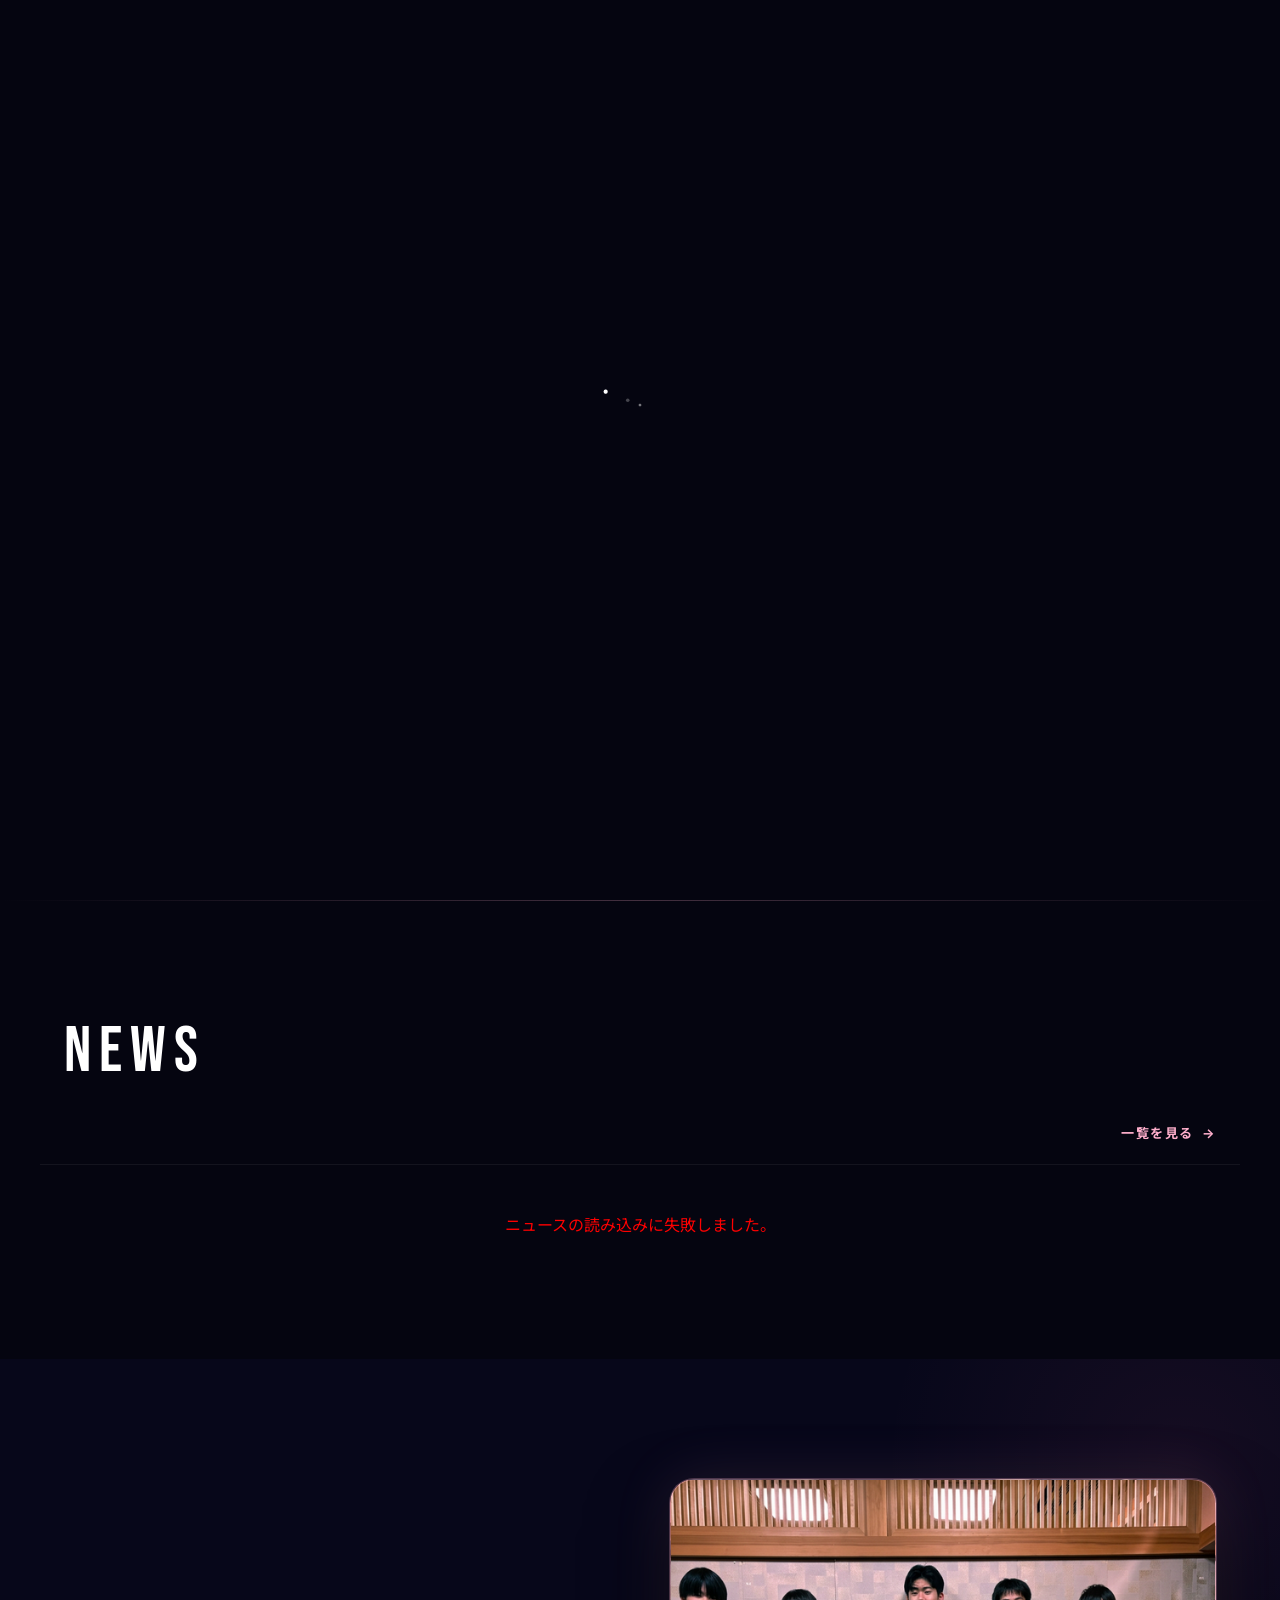
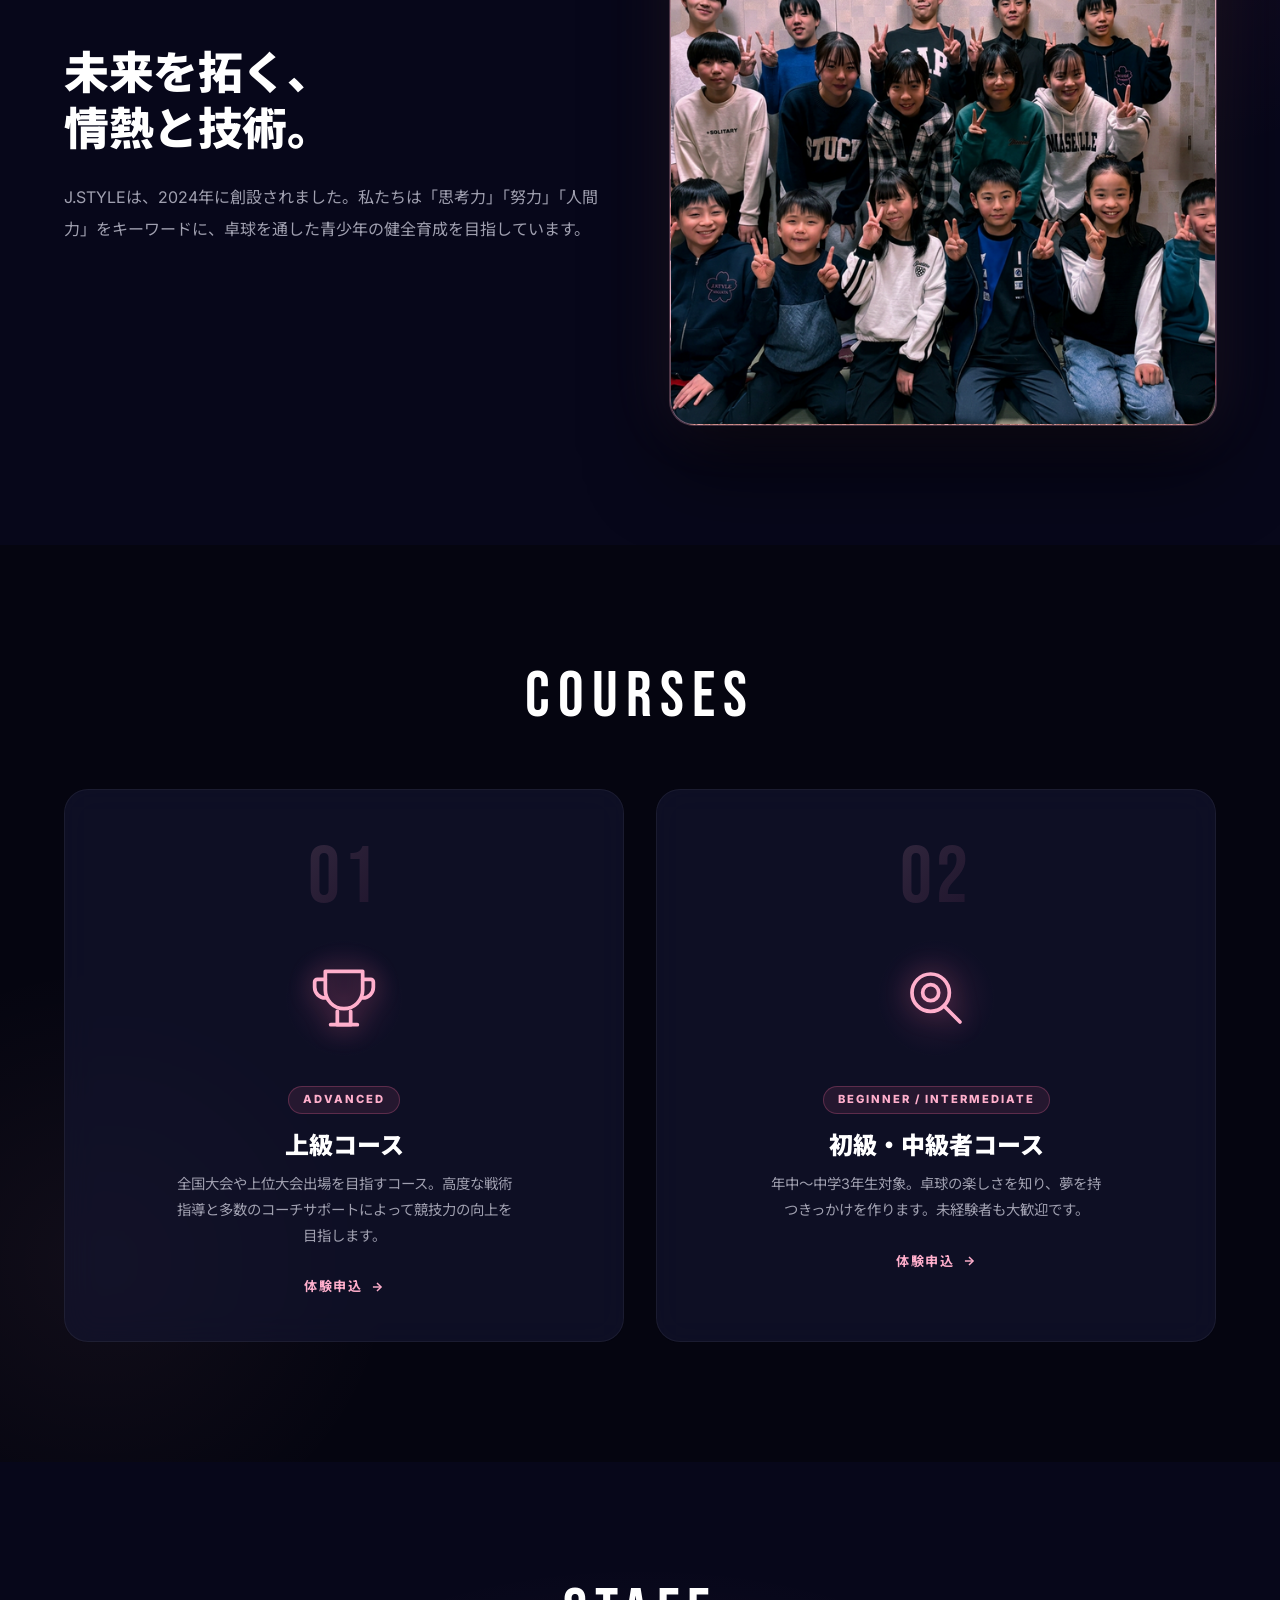
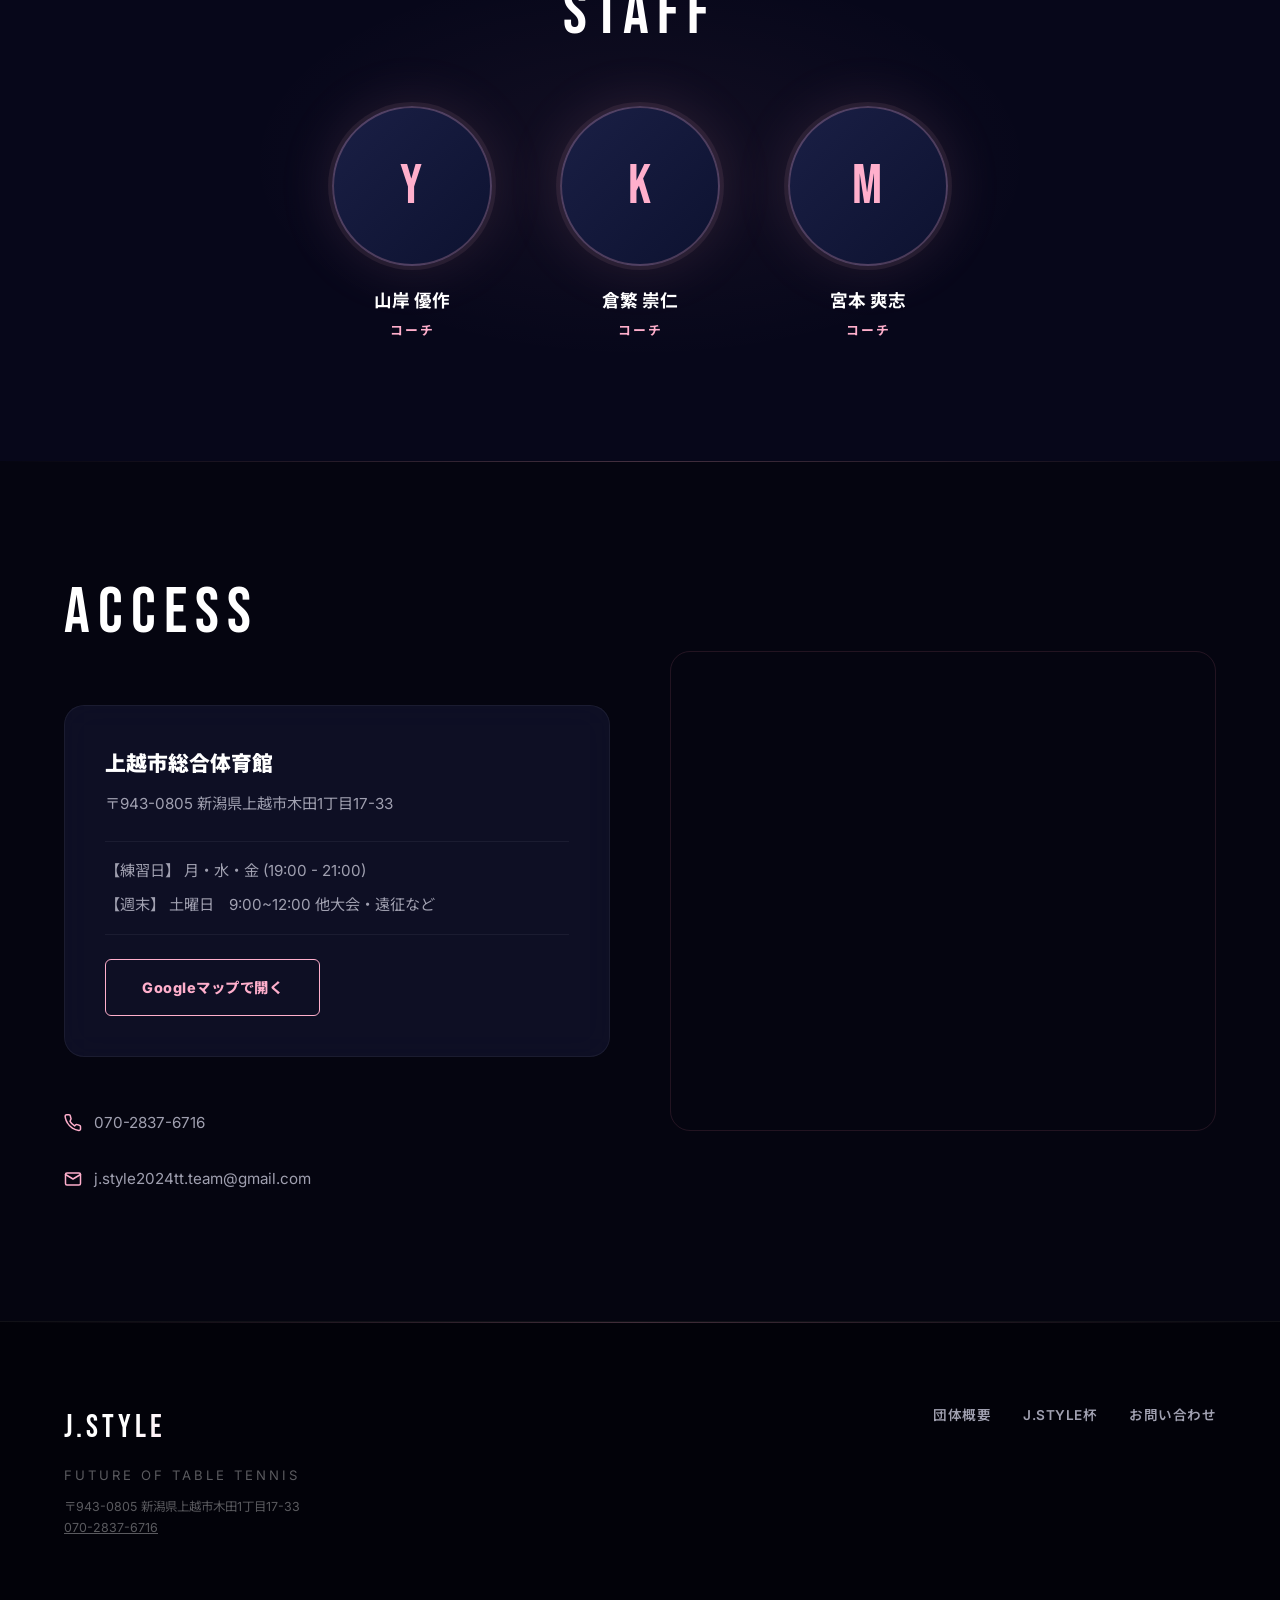
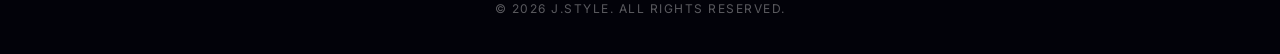
==== index.html @ d1f07bf8 "Improve SEO for "上越 卓球" keyword ranking - sitemap.xml: add all pages (jstyle-cup, news-list, contact" ====
<!DOCTYPE html>
<html lang="ja">

<head>
    <meta charset="UTF-8">
    <meta name="viewport" content="width=device-width, initial-scale=1.0">
    <title>J.STYLE | 上越市の卓球ジュニアチーム</title>
    <!-- SEO & Metadata -->
    <meta name="description" content="新潟県上越市の卓球ジュニアチーム J.STYLE。未来のトップアスリート育成を目指し、初心者から上級者まで情熱的に指導。体験レッスン受付中。">
    <link rel="canonical" href="https://jstyle-tt.jp/">
    <!-- OGP -->
    <meta property="og:title" content="J.STYLE | 上越市の卓球ジュニアチーム">
    <meta property="og:description" content="未来のトップアスリートを、ここ上越から。J.STYLE。">
    <meta property="og:type" content="website">
    <meta property="og:url" content="https://jstyle-tt.jp/">
    <meta property="og:image" content="https://jstyle-tt.jp/assets/hero.png">
    <meta property="og:locale" content="ja_JP">
    <meta property="og:site_name" content="J.STYLE | 上越市の卓球ジュニアチーム">
    <!-- Twitter Card -->
    <meta name="twitter:card" content="summary_large_image">
    <meta name="twitter:title" content="J.STYLE | 上越市の卓球ジュニアチーム">
    <meta name="twitter:description" content="未来のトップアスリートを、ここ上越から。J.STYLE。">
    <meta name="twitter:image" content="https://jstyle-tt.jp/assets/hero.png">
    <!-- Styles & Fonts -->
    <link rel="preconnect" href="https://fonts.googleapis.com">
    <link rel="preconnect" href="https://fonts.gstatic.com" crossorigin>
    <link rel="stylesheet" href="style.css">
    <link
        href="https://fonts.googleapis.com/css2?family=Bebas+Neue&family=Inter:wght@400;700;900&family=Noto+Sans+JP:wght@400;700;900&display=swap"
        rel="stylesheet">
    <!-- JSON-LD -->
    <script type="application/ld+json">
    {
      "@context": "https://schema.org",
      "@type": "SportsOrganization",
      "name": "J.STYLE",
      "alternateName": "ジェイスタイル",
      "description": "新潟県上越市の卓球ジュニアチーム。初心者から上級者まで、思考力・努力・人間力を軸に選手を育成。",
      "url": "https://jstyle-tt.jp/",
      "telephone": "070-2837-6716",
      "email": "j.style2024tt.team@gmail.com",
      "sport": "卓球",
      "areaServed": "上越市",
      "address": {
        "@type": "PostalAddress",
        "postalCode": "943-0805",
        "addressLocality": "上越市",
        "addressRegion": "新潟県",
        "streetAddress": "木田1丁目17-33",
        "addressCountry": "JP"
      },
      "openingHoursSpecification": [
        {
          "@type": "OpeningHoursSpecification",
          "dayOfWeek": ["Monday", "Wednesday", "Friday"],
          "opens": "19:00",
          "closes": "21:00"
        },
        {
          "@type": "OpeningHoursSpecification",
          "dayOfWeek": "Saturday",
          "opens": "09:00",
          "closes": "12:00"
        }
      ]
    }
    </script>
</head>

<body class="loading">
    <!-- Opening Animation Overlay -->
    <div id="opening-overlay">
        <canvas id="opening-canvas"></canvas>
        <div class="branding-overlay-content">
            <h1 class="opening-logo">J.STYLE<span class="underline"></span></h1>
            <p class="opening-subtitle">Future of Table Tennis</p>
        </div>
    </div>

    <header class="main-header">
        <div class="header-inner">
            <h1 class="logo">J.STYLE<span style="position:absolute;width:1px;height:1px;overflow:hidden;clip:rect(0,0,0,0);white-space:nowrap"> | 上越市の卓球ジュニアチーム</span></h1>
            <nav class="main-nav" id="main-nav">
                <ul>
                    <li><a href="#news">NEWS</a></li>
                    <li><a href="#about">ABOUT</a></li>
                    <li><a href="#courses">COURSES</a></li>
                    <li><a href="#staff">STAFF</a></li>
                    <li><a href="#access">ACCESS</a></li>
                    <li><a href="jstyle-cup.html" style="color: var(--accent-pink);">J.STYLE杯</a></li>
                    <li><a href="contact.html">お問い合わせ</a></li>
                </ul>
            </nav>
            <a href="contact.html" class="cta-button-small">体験申込</a>
            <button class="hamburger" id="hamburger" aria-label="メニュー">
                <span></span><span></span><span></span>
            </button>
        </div>
    </header>

    <main>
        <!-- Hero Section -->
        <section class="hero-premium">
            <canvas id="sakura-canvas"></canvas>
            <div class="hero-content">
                <span class="sub-lead reveal">FUTURE OF TABLE TENNIS</span>
                <h2 class="main-lead reveal">未来のアスリートを<br><span class="highlight">ここ上越から。</span></h2>
                <p class="description reveal">J.STYLEは、全国大会などで活躍できる選手の育成と、卓球を通じた人間形成を目指すジュニアチームです。</p>
                <div class="hero-actions reveal">
                    <a href="#courses" class="btn btn-primary">コース紹介を見る</a>
                    <a href="contact.html" class="btn btn-outline">お問い合わせ</a>
                </div>
            </div>
            <div class="hero-scroll">SCROLL</div>
        </section>

        <!-- News Section -->
        <section id="news" class="news-section">
            <div class="section-header container">
                <h2 class="section-title">NEWS</h2>
                <a href="news-list.html" class="view-all">一覧を見る</a>
            </div>
            <div id="news-container" class="news-grid container">
                <!-- ここにJavaScriptでニュースが追加されます -->
                <div class="loading-text" style="color: var(--text-dim); grid-column: 1/-1; text-align: center;">
                    Loading...</div>
            </div>
        </section>

        <!-- About/Philosophy -->
        <section id="about" class="about-section dark-bg">
            <div class="container grid-2">
                <div class="about-text">
                    <h2 class="reveal">未来を拓く、<br>情熱と技術。</h2>
                    <p class="reveal">
                        J.STYLEは、2024年に創設されました。私たちは「思考力」「努力」「人間力」をキーワードに、卓球を通した青少年の健全育成を目指しています。
                    </p>
                </div>
                <div class="about-image reveal">
                    <div class="image-box premium-border"></div>
                </div>
            </div>
        </section>

        <!-- Courses -->
        <section id="courses" class="courses-section">
            <div class="container">
                <h2 class="section-title text-center">COURSES</h2>
                <div class="course-grid">
                    <!-- 上級コース -->
                    <div class="course-card reveal">
                        <span class="course-num">01</span>
                        <div class="course-icon-wrap">
                            <!-- トロフィーアイコン -->
                            <svg xmlns="http://www.w3.org/2000/svg" width="64" height="64" viewBox="0 0 24 24" fill="none" stroke="currentColor" stroke-width="1.4" stroke-linecap="round" stroke-linejoin="round">
                                <polyline points="14.5 17 14.5 22 9.5 22 9.5 17"/>
                                <line x1="7" y1="22" x2="17" y2="22"/>
                                <path d="M5 2h14v7a7 7 0 0 1-14 0V2z"/>
                                <path d="M5 5H2a1 1 0 0 0-1 1v2a4 4 0 0 0 4 4"/>
                                <path d="M19 5h3a1 1 0 0 1 1 1v2a4 4 0 0 1-4 4"/>
                            </svg>
                        </div>
                        <span class="course-tag">Advanced</span>
                        <div class="course-info">
                            <h3>上級コース</h3>
                            <p>全国大会や上位大会出場を目指すコース。高度な戦術指導と多数のコーチサポートによって競技力の向上を目指します。</p>
                            <a href="contact.html" class="course-link">
                                体験申込
                                <svg xmlns="http://www.w3.org/2000/svg" width="14" height="14" viewBox="0 0 24 24" fill="none" stroke="currentColor" stroke-width="2.5"><line x1="5" y1="12" x2="19" y2="12"/><polyline points="12 5 19 12 12 19"/></svg>
                            </a>
                        </div>
                    </div>
                    <!-- 初級・中級コース -->
                    <div class="course-card reveal">
                        <span class="course-num">02</span>
                        <div class="course-icon-wrap">
                            <!-- 卓球ラケットアイコン -->
                            <svg xmlns="http://www.w3.org/2000/svg" width="64" height="64" viewBox="0 0 24 24" fill="none" stroke="currentColor" stroke-width="1.4" stroke-linecap="round" stroke-linejoin="round">
                                <circle cx="10" cy="10" r="7"/>
                                <line x1="15" y1="15" x2="21" y2="21"/>
                                <circle cx="10" cy="10" r="3"/>
                            </svg>
                        </div>
                        <span class="course-tag">Beginner / Intermediate</span>
                        <div class="course-info">
                            <h3>初級・中級者コース</h3>
                            <p>年中〜中学3年生対象。卓球の楽しさを知り、夢を持つきっかけを作ります。未経験者も大歓迎です。</p>
                            <a href="contact.html" class="course-link">
                                体験申込
                                <svg xmlns="http://www.w3.org/2000/svg" width="14" height="14" viewBox="0 0 24 24" fill="none" stroke="currentColor" stroke-width="2.5"><line x1="5" y1="12" x2="19" y2="12"/><polyline points="12 5 19 12 12 19"/></svg>
                            </a>
                        </div>
                    </div>
                </div>
            </div>
        </section>

        <!-- Players & Staff -->
        <section id="staff" class="staff-section dark-bg">
            <div class="container">
                <h2 class="section-title text-center">STAFF</h2>
                <div class="avatar-grid">
                    <div class="staff-card reveal">
                        <div class="placeholder-avatar">Y</div>
                        <h4>山岸 優作</h4>
                        <p>コーチ</p>
                    </div>
                    <div class="staff-card reveal">
                        <div class="placeholder-avatar">K</div>
                        <h4>倉繁 崇仁</h4>
                        <p>コーチ</p>
                    </div>
                    <div class="staff-card reveal">
                        <div class="placeholder-avatar">M</div>
                        <h4>宮本 爽志</h4>
                        <p>コーチ</p>
                    </div>
                </div>
            </div>
        </section>

        <!-- Access / Facility -->
        <section id="access" class="access-section">
            <div class="container grid-2">
                <div class="access-info">
                    <h2 class="section-title">ACCESS</h2>
                    <div class="facility-card reveal">
                        <h3>上越市総合体育館</h3>
                        <p>〒943-0805 新潟県上越市木田1丁目17-33</p>
                        <div class="schedule-mini">
                            <p>【練習日】 月・水・金 (19:00 - 21:00)</p>
                            <p>【週末】 土曜日　9:00~12:00 他大会・遠征など</p>
                        </div>
                        <a href="https://www.google.com/maps/place/%E4%B8%8A%E8%B6%8A%E5%B8%82%E7%B7%8F%E5%90%88%E4%BD%93%E8%82%B2%E9%A4%A8/@37.146295,138.236044,17z/data=!3m1!4b1!4m6!3m5!1s0x5ff67778c9a4b21f:0x347e4f1d96a37b6d!8m2!3d37.146295!4d138.236044!16s%2Fg%2F1tfxxwmj"
                            class="btn btn-outline" target="_blank">Googleマップで開く</a>
                    </div>
                    <div class="contact-mini reveal">
                        <a href="tel:070-2837-6716" class="contact-item">
                            <svg xmlns="http://www.w3.org/2000/svg" width="18" height="18" viewBox="0 0 24 24" fill="none" stroke="currentColor" stroke-width="2" stroke-linecap="round" stroke-linejoin="round"><path d="M22 16.92v3a2 2 0 0 1-2.18 2 19.79 19.79 0 0 1-8.63-3.07A19.5 19.5 0 0 1 4.63 12a19.79 19.79 0 0 1-3.07-8.67A2 2 0 0 1 3.54 1h3a2 2 0 0 1 2 1.72 12.84 12.84 0 0 0 .7 2.81 2 2 0 0 1-.45 2.11L8.09 9.91a16 16 0 0 0 6 6l1.27-1.27a2 2 0 0 1 2.11-.45 12.84 12.84 0 0 0 2.81.7A2 2 0 0 1 22 16.92z"/></svg>
                            070-2837-6716
                        </a>
                        <a href="mailto:j.style2024tt.team@gmail.com" class="contact-item">
                            <svg xmlns="http://www.w3.org/2000/svg" width="18" height="18" viewBox="0 0 24 24" fill="none" stroke="currentColor" stroke-width="2" stroke-linecap="round" stroke-linejoin="round"><path d="M4 4h16c1.1 0 2 .9 2 2v12c0 1.1-.9 2-2 2H4c-1.1 0-2-.9-2-2V6c0-1.1.9-2 2-2z"/><polyline points="22,6 12,12 2,6"/></svg>
                            j.style2024tt.team@gmail.com
                        </a>
                    </div>
                </div>
                <div class="map-container reveal">
                    <iframe
                        src="https://www.google.com/maps/embed?pb=!1m18!1m12!1m3!1d1590.1706689626353!2d138.23604439999998!3d37.14629499999999!2m3!1f0!2f0!3f0!3m2!1i1024!2i768!4f13.1!3m3!1m2!1s0x5ff67778c9a4b21f%3A0x347e4f1d96a37b6d!2z5LiK6BKK5biC576U5ZCI5L2T6IKy6aSo!5e0!3m2!1sja!2sjp!4v1741080665324!5m2!1sja!2sjp"
                        width="100%" height="100%" style="border:0;" allowfullscreen="" loading="lazy"
                        referrerpolicy="no-referrer-when-downgrade"></iframe>
                </div>
            </div>
        </section>
    </main>

    <footer class="main-footer">
        <div class="container">
            <div class="footer-grid">
                <div class="footer-brand">
                    <a href="index.html" class="logo">J.STYLE</a>
                    <p>Future of Table Tennis</p>
                    <address style="font-style:normal;font-size:0.78rem;color:var(--text-dim);margin-top:10px;line-height:1.7;">
                        〒943-0805 新潟県上越市木田1丁目17-33<br>
                        <a href="tel:070-2837-6716" style="color:inherit;">070-2837-6716</a>
                    </address>
                </div>
                <div class="footer-links">
                    <ul>
                        <li><a href="#about">団体概要</a></li>
                        <li><a href="jstyle-cup.html">J.STYLE杯</a></li>
                        <li><a href="contact.html">お問い合わせ</a></li>
                    </ul>
                </div>
            </div>
            <p class="copyright">© 2026 J.STYLE. All rights reserved.</p>
        </div>
    </footer>

    <script src="script.js"></script>
</body>

</html>
---- style.css ----
:root {
    /* Colors - Midnight Sakura Premium */
    --primary-navy: #0a1128;
    --secondary-navy: #1c2541;
    --accent-pink: #ffafcc;
    --accent-pink-deep: #ff6b9d;
    --accent-pink-glow: #ffc8dd;
    --text-white: #ffffff;
    --text-gray: #a0a0b0;
    --text-dim: rgba(255, 255, 255, 0.35);
    --bg-dark: #050510;
    --bg-section: #07071a;
    --surface-1: rgba(255, 255, 255, 0.02);
    --surface-2: rgba(255, 255, 255, 0.05);
    --card-bg: rgba(20, 22, 50, 0.6);
    --border-subtle: rgba(255, 255, 255, 0.06);
    --border-accent: rgba(255, 175, 204, 0.25);
    --shadow-card: 0 24px 64px rgba(0, 0, 0, 0.5);
    --shadow-glow: 0 0 60px rgba(255, 175, 204, 0.12);

    /* Fonts */
    --font-display: 'Bebas Neue', 'Impact', sans-serif;
    --font-main: 'Inter', 'Noto Sans JP', sans-serif;
    --transition: all 0.4s cubic-bezier(0.4, 0, 0.2, 1);
    --transition-fast: all 0.2s cubic-bezier(0.4, 0, 0.2, 1);
}

* {
    margin: 0;
    padding: 0;
    box-sizing: border-box;
}

html {
    scroll-behavior: smooth;
}

body {
    background-color: var(--bg-dark);
    color: var(--text-white);
    font-family: var(--font-main);
    line-height: 1.6;
    overflow-x: hidden;
}

body.loading {
    overflow: hidden;
}

.container {
    max-width: 1200px;
    margin: 0 auto;
    padding: 0 24px;
}

.grid-2 {
    display: grid;
    grid-template-columns: 1fr 1fr;
    gap: 60px;
    align-items: center;
}

@media (max-width: 768px) {
    .grid-2 {
        grid-template-columns: 1fr;
        gap: 32px;
    }
}

/* ===== HEADER ===== */
.main-header {
    position: fixed;
    top: 0;
    width: 100%;
    z-index: 1000;
    background: rgba(5, 5, 16, 0.75);
    backdrop-filter: blur(20px);
    -webkit-backdrop-filter: blur(20px);
    border-bottom: 1px solid var(--border-subtle);
    padding: 18px 0;
    transition: background 0.3s ease;
}

.header-inner {
    max-width: 1200px;
    margin: 0 auto;
    padding: 0 40px;
    display: flex;
    justify-content: space-between;
    align-items: center;
    gap: 24px;
}

.logo {
    font-family: var(--font-display);
    font-size: 2rem;
    letter-spacing: 4px;
    color: var(--text-white);
    background: linear-gradient(120deg, #ffffff 30%, var(--accent-pink));
    -webkit-background-clip: text;
    background-clip: text;
    -webkit-text-fill-color: transparent;
    flex-shrink: 0;
}

.main-nav ul {
    display: flex;
    list-style: none;
    gap: 36px;
}

.main-nav a {
    text-decoration: none;
    color: var(--text-gray);
    font-size: 0.82rem;
    font-weight: 700;
    letter-spacing: 1.5px;
    text-transform: uppercase;
    transition: var(--transition-fast);
    position: relative;
    padding-bottom: 2px;
}

.main-nav a::after {
    content: '';
    position: absolute;
    bottom: -2px;
    left: 0;
    width: 0;
    height: 1px;
    background: var(--accent-pink);
    transition: width 0.25s ease;
}

.main-nav a:hover {
    color: var(--accent-pink);
}

.main-nav a:hover::after {
    width: 100%;
}

/* Hamburger */
.hamburger {
    display: none;
    flex-direction: column;
    justify-content: center;
    gap: 5px;
    background: none;
    border: none;
    cursor: pointer;
    padding: 8px;
    z-index: 1100;
    min-width: 44px;
    min-height: 44px;
    align-items: center;
}
.hamburger span {
    display: block;
    width: 22px;
    height: 2px;
    background: var(--text-white);
    transition: var(--transition);
    border-radius: 2px;
}
.hamburger.open span:nth-child(1) { transform: translateY(7px) rotate(45deg); }
.hamburger.open span:nth-child(2) { opacity: 0; }
.hamburger.open span:nth-child(3) { transform: translateY(-7px) rotate(-45deg); }

@media (max-width: 768px) {
    .header-inner {
        padding: 0 20px;
    }
    .hamburger {
        display: flex;
    }
    .main-nav {
        display: none;
        position: fixed;
        top: 0;
        left: 0;
        width: 100%;
        height: 100vh;
        background: rgba(5, 5, 16, 0.98);
        backdrop-filter: blur(20px);
        z-index: 1050;
        flex-direction: column;
        justify-content: center;
        align-items: center;
    }
    .main-nav.open {
        display: flex;
    }
    .main-nav ul {
        flex-direction: column;
        gap: 32px;
        text-align: center;
    }
    .main-nav a {
        font-size: 1.3rem;
        letter-spacing: 4px;
    }
    .cta-button-small {
        display: none;
    }
}

.cta-button-small {
    padding: 10px 24px;
    background: var(--accent-pink);
    color: var(--primary-navy);
    border-radius: 50px;
    text-decoration: none;
    font-weight: 800;
    font-size: 0.82rem;
    letter-spacing: 0.5px;
    transition: var(--transition);
    white-space: nowrap;
    min-height: 44px;
    display: flex;
    align-items: center;
}

.cta-button-small:hover {
    background: var(--accent-pink-glow);
    box-shadow: 0 8px 24px rgba(255, 175, 204, 0.35);
    transform: translateY(-2px);
}

/* ===== OPENING ANIMATION ===== */
#opening-overlay {
    position: fixed;
    top: 0;
    left: 0;
    width: 100%;
    height: 100%;
    background-color: var(--bg-dark);
    z-index: 2000;
    display: flex;
    justify-content: center;
    align-items: center;
    pointer-events: none;
    transition: opacity 1s ease-out;
}

#opening-canvas {
    width: 100%;
    height: 100%;
}

.branding-overlay-content {
    position: absolute;
    top: 50%;
    left: 50%;
    transform: translate(-50%, -50%);
    text-align: center;
    width: 100%;
    opacity: 0;
    transition: opacity 1s ease;
    z-index: 2100;
}

.branding-overlay-content.visible {
    opacity: 1;
}

.opening-logo {
    font-family: var(--font-display);
    font-size: clamp(5rem, 18vw, 10rem);
    letter-spacing: 12px;
    line-height: 1;
    margin-bottom: 20px;
    background: linear-gradient(120deg, #fff 20%, var(--accent-pink));
    background-clip: text;
    -webkit-background-clip: text;
    -webkit-text-fill-color: transparent;
    position: relative;
    display: inline-block;
    padding-bottom: 15px;
}

.opening-logo .underline {
    position: absolute;
    bottom: 0;
    left: 0;
    width: 0;
    height: 4px;
    background: linear-gradient(to right, var(--accent-pink), var(--accent-pink-deep));
    border-radius: 4px;
    transition: width 1.2s cubic-bezier(0.22, 1, 0.36, 1);
    transition-delay: 0.5s;
}

.branding-overlay-content.visible .underline {
    width: 100%;
}

.opening-subtitle {
    font-family: 'Inter', sans-serif;
    font-size: 0.9rem;
    color: var(--accent-pink);
    letter-spacing: 0.5em;
    text-transform: uppercase;
    font-weight: 600;
    opacity: 0;
    transform: translateY(20px);
    transition: all 1s ease;
    transition-delay: 1.5s;
}

.branding-overlay-content.visible .opening-subtitle {
    opacity: 0.8;
    transform: translateY(0);
}

/* ===== HERO SECTION ===== */
.hero-premium {
    min-height: 100vh;
    display: flex;
    align-items: center;
    padding: 120px 10% 80px;
    position: relative;
    background:
        radial-gradient(ellipse 80% 60% at 75% 20%, rgba(255, 107, 157, 0.1) 0%, transparent 60%),
        radial-gradient(ellipse 60% 80% at 20% 80%, rgba(255, 175, 204, 0.08) 0%, transparent 50%),
        linear-gradient(160deg, #050510 0%, #0a1028 60%, #060616 100%);
    overflow: hidden;
}

.hero-premium::after {
    content: '';
    position: absolute;
    inset: 0;
    background:
        radial-gradient(1px 1px at 20% 30%, rgba(255,175,204,0.3) 0%, transparent 0%),
        radial-gradient(1px 1px at 80% 60%, rgba(255,175,204,0.2) 0%, transparent 0%),
        radial-gradient(1px 1px at 50% 80%, rgba(255,175,204,0.15) 0%, transparent 0%);
    pointer-events: none;
}

#sakura-canvas {
    position: absolute;
    top: 0;
    left: 0;
    width: 100%;
    height: 100%;
    z-index: 1;
    pointer-events: none;
}

.hero-premium::before {
    content: '';
    position: absolute;
    top: 0;
    right: 0;
    width: 100%;
    height: 100%;
    background-image: url('jstyle_hero_landscape_premium_1772617518959.png');
    background-size: cover;
    background-position: center;
    opacity: 0.2;
    mix-blend-mode: soft-light;
    z-index: 1;
}

.hero-scroll {
    position: absolute;
    bottom: 36px;
    left: 50%;
    transform: translateX(-50%);
    z-index: 10;
    color: var(--accent-pink);
    font-size: 0.7rem;
    font-weight: 900;
    letter-spacing: 5px;
    text-transform: uppercase;
    display: flex;
    flex-direction: column;
    align-items: center;
    gap: 12px;
    opacity: 0.7;
}

.hero-scroll::after {
    content: '';
    width: 1px;
    height: 56px;
    background: linear-gradient(to bottom, var(--accent-pink), transparent);
    animation: scrollLine 2.4s infinite cubic-bezier(0.7, 0, 0.3, 1);
}

@keyframes scrollLine {
    0%   { transform: scaleY(0); transform-origin: top; opacity: 1; }
    50%  { transform: scaleY(1); transform-origin: top; opacity: 1; }
    51%  { transform: scaleY(1); transform-origin: bottom; opacity: 1; }
    100% { transform: scaleY(0); transform-origin: bottom; opacity: 0; }
}

.hero-content {
    max-width: 700px;
    z-index: 2;
}

.sub-lead {
    display: block;
    font-family: 'Inter', sans-serif;
    font-size: 0.85rem;
    font-weight: 900;
    color: var(--accent-pink);
    margin-bottom: 24px;
    letter-spacing: 6px;
    text-transform: uppercase;
}

.main-lead {
    font-family: 'Noto Sans JP', sans-serif;
    font-size: clamp(3rem, 6vw, 5.5rem);
    line-height: 1.1;
    font-weight: 900;
    margin-bottom: 32px;
    letter-spacing: -0.5px;
}

.highlight {
    background: linear-gradient(120deg, var(--accent-pink), var(--accent-pink-deep));
    -webkit-background-clip: text;
    background-clip: text;
    -webkit-text-fill-color: transparent;
    position: relative;
}

.description {
    font-size: 1rem;
    line-height: 1.9;
    color: var(--text-gray);
    margin-bottom: 44px;
    max-width: 480px;
}

.hero-actions {
    display: flex;
    gap: 16px;
    flex-wrap: wrap;
}

/* ===== BUTTONS ===== */
.btn {
    padding: 16px 36px;
    border-radius: 6px;
    text-decoration: none;
    font-weight: 800;
    font-size: 0.9rem;
    letter-spacing: 0.5px;
    transition: var(--transition);
    display: inline-flex;
    align-items: center;
    justify-content: center;
    min-height: 52px;
    cursor: pointer;
    touch-action: manipulation;
}

.btn-primary {
    background: linear-gradient(135deg, var(--accent-pink), var(--accent-pink-deep));
    color: #fff;
    box-shadow: 0 4px 20px rgba(255, 107, 157, 0.3);
}

.btn-primary:hover {
    transform: translateY(-4px);
    box-shadow: 0 12px 36px rgba(255, 107, 157, 0.45);
}

.btn-outline {
    border: 1.5px solid var(--accent-pink);
    color: var(--accent-pink);
    background: transparent;
}

.btn-outline:hover {
    background: rgba(255, 175, 204, 0.08);
    transform: translateY(-4px);
    box-shadow: 0 12px 36px rgba(255, 175, 204, 0.15);
}

/* ===== SECTIONS ===== */
section {
    padding: 120px 0;
}

.dark-bg {
    background: var(--bg-section);
}

.section-title {
    font-family: var(--font-display);
    font-size: clamp(2.8rem, 5vw, 4rem);
    font-weight: 400;
    margin-bottom: 60px;
    letter-spacing: 8px;
    text-transform: uppercase;
    line-height: 1;
}

.text-center {
    text-align: center;
}

/* ===== NEWS ===== */
.news-section {
    background: var(--bg-dark);
    position: relative;
}

.news-section::before {
    content: '';
    position: absolute;
    top: 0;
    left: 0;
    right: 0;
    height: 1px;
    background: linear-gradient(to right, transparent, var(--border-accent), transparent);
}

.section-header {
    display: flex;
    justify-content: space-between;
    align-items: flex-end;
    margin-bottom: 48px;
    border-bottom: 1px solid var(--border-subtle);
    padding-bottom: 20px;
}

.view-all {
    color: var(--accent-pink);
    text-decoration: none;
    font-weight: 700;
    font-size: 0.82rem;
    letter-spacing: 1.5px;
    text-transform: uppercase;
    display: flex;
    align-items: center;
    gap: 8px;
    transition: var(--transition-fast);
}

.view-all::after {
    content: '→';
    transition: transform 0.2s ease;
}

.view-all:hover {
    color: #fff;
}

.view-all:hover::after {
    transform: translateX(4px);
}

.news-grid {
    display: grid;
    grid-template-columns: repeat(3, 1fr);
    gap: 24px;
}

@media (max-width: 900px) {
    .news-grid {
        grid-template-columns: repeat(2, 1fr);
    }
}

@media (max-width: 600px) {
    .news-grid {
        grid-template-columns: 1fr;
    }
}

.news-card {
    background: var(--card-bg);
    border: 1px solid var(--border-subtle);
    border-radius: 16px;
    overflow: hidden;
    transition: var(--transition);
    display: flex;
    flex-direction: column;
    cursor: pointer;
    backdrop-filter: blur(10px);
}

.news-card:hover {
    transform: translateY(-8px);
    border-color: var(--border-accent);
    box-shadow: var(--shadow-card), var(--shadow-glow);
}

.news-image {
    width: 100%;
    aspect-ratio: 16 / 9;
    overflow: hidden;
    background: var(--secondary-navy);
}

.news-image img {
    width: 100%;
    height: 100%;
    object-fit: cover;
    transition: transform 0.6s ease;
}

.news-card:hover .news-image img {
    transform: scale(1.08);
}

.news-content {
    padding: 20px 24px 24px;
    flex: 1;
    display: flex;
    flex-direction: column;
    gap: 8px;
}

.news-date {
    font-size: 0.78rem;
    color: var(--text-dim);
    font-family: 'Inter', sans-serif;
    letter-spacing: 1px;
}

.news-tag {
    display: inline-block;
    padding: 3px 12px;
    background: rgba(255, 175, 204, 0.08);
    color: var(--accent-pink);
    border: 1px solid var(--border-accent);
    font-size: 0.68rem;
    font-weight: 800;
    border-radius: 50px;
    letter-spacing: 1.5px;
    text-transform: uppercase;
    align-self: flex-start;
}

.news-title {
    font-size: 1rem;
    line-height: 1.55;
    font-weight: 700;
    color: var(--text-white);
    margin-top: 4px;
}

/* ===== ABOUT ===== */
.about-section {
    position: relative;
    overflow: hidden;
}

.about-section::before {
    content: '';
    position: absolute;
    top: -200px;
    right: -200px;
    width: 600px;
    height: 600px;
    border-radius: 50%;
    background: radial-gradient(circle, rgba(255, 107, 157, 0.06) 0%, transparent 70%);
    pointer-events: none;
}

.about-text h2 {
    font-family: 'Noto Sans JP', sans-serif;
    font-size: clamp(2rem, 4vw, 2.8rem);
    font-weight: 900;
    margin-bottom: 28px;
    line-height: 1.25;
    letter-spacing: -0.5px;
}

.about-text p {
    color: var(--text-gray);
    font-size: 1rem;
    line-height: 1.95;
    margin-bottom: 16px;
}

.image-box {
    width: 100%;
    aspect-ratio: 1 / 1;
    background-image: url('assets/team_processed.png');
    background-size: cover;
    background-position: center;
    border-radius: 24px;
    position: relative;
    overflow: hidden;
    box-shadow:
        0 0 0 1px var(--border-accent),
        0 40px 80px rgba(0, 0, 0, 0.6),
        var(--shadow-glow);
}

.premium-border {
    border: 1px solid rgba(255, 175, 204, 0.4);
}

/* ===== COURSES ===== */
.courses-section {
    background: var(--bg-dark);
    position: relative;
}

.courses-section::before {
    content: '';
    position: absolute;
    bottom: -100px;
    left: -200px;
    width: 600px;
    height: 600px;
    border-radius: 50%;
    background: radial-gradient(circle, rgba(255, 175, 204, 0.05) 0%, transparent 70%);
    pointer-events: none;
}

.course-grid {
    display: grid;
    grid-template-columns: 1fr 1fr;
    gap: 32px;
}

@media (max-width: 768px) {
    .course-grid {
        grid-template-columns: 1fr;
    }
}

.course-card {
    position: relative;
    border-radius: 24px;
    overflow: hidden;
    border: 1px solid var(--border-subtle);
    background: var(--card-bg);
    backdrop-filter: blur(16px);
    padding: 48px 40px 44px;
    display: flex;
    flex-direction: column;
    align-items: center;
    text-align: center;
    transition: var(--transition);
    cursor: default;
}

.course-card::before {
    content: '';
    position: absolute;
    top: 0; left: 0; right: 0; bottom: 0;
    background: radial-gradient(ellipse 70% 55% at 50% 30%, rgba(255, 107, 157, 0.10) 0%, transparent 70%);
    pointer-events: none;
    transition: opacity 0.4s ease;
    opacity: 0;
}

.course-card:hover {
    transform: translateY(-8px);
    border-color: var(--border-accent);
    box-shadow: 0 32px 80px rgba(0, 0, 0, 0.5), 0 0 40px rgba(255, 107, 157, 0.08);
}

.course-card:hover::before {
    opacity: 1;
}

.course-num {
    font-family: var(--font-display);
    font-size: 5rem;
    line-height: 1;
    letter-spacing: 4px;
    background: linear-gradient(135deg, rgba(255,175,204,0.15) 0%, rgba(255,107,157,0.08) 100%);
    -webkit-background-clip: text;
    background-clip: text;
    -webkit-text-fill-color: transparent;
    color: transparent;
    margin-bottom: 20px;
    transition: var(--transition);
}

.course-card:hover .course-num {
    background: linear-gradient(135deg, var(--accent-pink) 0%, var(--accent-pink-deep) 100%);
    -webkit-background-clip: text;
    background-clip: text;
}

.course-icon-wrap {
    position: relative;
    width: 120px;
    height: 120px;
    margin-bottom: 28px;
    display: flex;
    align-items: center;
    justify-content: center;
}

.course-icon-wrap::before {
    content: '';
    position: absolute;
    inset: 0;
    border-radius: 50%;
    background: radial-gradient(circle, rgba(255, 107, 157, 0.18) 0%, transparent 70%);
    transition: transform 0.5s ease, opacity 0.4s ease;
    opacity: 0.6;
}

.course-card:hover .course-icon-wrap::before {
    transform: scale(1.3);
    opacity: 1;
}

.course-icon-wrap svg {
    position: relative;
    z-index: 1;
    color: var(--accent-pink);
    filter: drop-shadow(0 0 12px rgba(255, 107, 157, 0.4));
    transition: transform 0.4s cubic-bezier(0.34, 1.56, 0.64, 1), filter 0.4s ease;
}

.course-card:hover .course-icon-wrap svg {
    transform: scale(1.12) rotate(-5deg);
    filter: drop-shadow(0 0 24px rgba(255, 107, 157, 0.7));
}

.course-tag {
    display: inline-block;
    padding: 4px 14px;
    background: rgba(255, 107, 157, 0.1);
    border: 1px solid rgba(255, 107, 157, 0.25);
    border-radius: 50px;
    font-size: 0.7rem;
    font-weight: 800;
    letter-spacing: 2px;
    color: var(--accent-pink);
    text-transform: uppercase;
    margin-bottom: 14px;
}

.course-info {
    display: flex;
    flex-direction: column;
    align-items: center;
}

.course-info h3 {
    font-family: 'Noto Sans JP', sans-serif;
    font-size: 1.5rem;
    font-weight: 900;
    margin-bottom: 12px;
    color: var(--text-white);
    line-height: 1.3;
}

.course-info p {
    font-size: 0.9rem;
    line-height: 1.8;
    color: var(--text-gray);
    max-width: 340px;
    margin-bottom: 28px;
}

.course-link {
    display: inline-flex;
    align-items: center;
    gap: 8px;
    font-size: 0.82rem;
    font-weight: 700;
    letter-spacing: 1.5px;
    color: var(--accent-pink);
    text-decoration: none;
    text-transform: uppercase;
    transition: gap 0.2s ease;
}

.course-link svg {
    transition: transform 0.2s ease;
}

.course-link:hover { gap: 12px; }
.course-link:hover svg { transform: translateX(3px); }

/* ===== STAFF ===== */
.staff-section {
    position: relative;
    overflow: hidden;
}

.staff-section::before {
    content: '';
    position: absolute;
    top: 50%;
    left: 50%;
    transform: translate(-50%, -50%);
    width: 800px;
    height: 400px;
    background: radial-gradient(ellipse, rgba(255, 175, 204, 0.05) 0%, transparent 70%);
    pointer-events: none;
}

.avatar-grid {
    display: flex;
    justify-content: center;
    gap: 48px;
    flex-wrap: wrap;
    margin-top: 40px;
}

.staff-card {
    text-align: center;
    width: 180px;
}

.staff-card img,
.placeholder-avatar {
    width: 160px;
    height: 160px;
    border-radius: 50%;
    object-fit: cover;
    margin: 0 auto 20px;
    display: block;
    border: 2px solid var(--border-accent);
    box-shadow: 0 0 0 4px rgba(255, 175, 204, 0.08), var(--shadow-glow);
    transition: var(--transition);
}

.staff-card:hover .placeholder-avatar,
.staff-card:hover img {
    border-color: var(--accent-pink);
    box-shadow: 0 0 0 4px rgba(255, 175, 204, 0.15), 0 20px 40px rgba(255, 175, 204, 0.2);
    transform: translateY(-4px);
}

.placeholder-avatar {
    display: flex;
    align-items: center;
    justify-content: center;
    background: linear-gradient(135deg, #1a1f45, #0d1230);
    font-family: var(--font-display);
    font-size: 3.5rem;
    letter-spacing: 2px;
    color: var(--accent-pink);
}

.staff-card h4 {
    font-family: 'Noto Sans JP', sans-serif;
    font-size: 1.1rem;
    font-weight: 700;
    margin-bottom: 6px;
    color: var(--text-white);
}

.staff-card p {
    font-size: 0.8rem;
    color: var(--accent-pink);
    font-weight: 700;
    letter-spacing: 2px;
    text-transform: uppercase;
}

/* ===== NEWS MODAL ===== */
.news-modal {
    display: none;
    position: fixed;
    top: 0;
    left: 0;
    width: 100%;
    height: 100%;
    z-index: 2000;
    justify-content: center;
    align-items: center;
    padding: 20px;
}

.news-modal.active {
    display: flex;
}

.modal-overlay {
    position: absolute;
    top: 0;
    left: 0;
    width: 100%;
    height: 100%;
    background: rgba(5, 5, 16, 0.92);
    backdrop-filter: blur(16px);
}

.modal-content {
    position: relative;
    background: #10112a;
    width: 100%;
    max-width: 800px;
    max-height: 90vh;
    border-radius: 20px;
    border: 1px solid var(--border-subtle);
    overflow-y: auto;
    padding: 48px;
    box-shadow: 0 40px 80px rgba(0, 0, 0, 0.6);
}

.modal-close {
    position: absolute;
    top: 20px;
    right: 20px;
    width: 44px;
    height: 44px;
    background: var(--surface-1);
    border: 1px solid var(--border-subtle);
    border-radius: 50%;
    color: #fff;
    font-size: 1.4rem;
    cursor: pointer;
    display: flex;
    align-items: center;
    justify-content: center;
    z-index: 10;
    transition: var(--transition-fast);
}

.modal-close:hover {
    background: rgba(255, 175, 204, 0.15);
    border-color: var(--border-accent);
}

.modal-image {
    width: 100%;
    border-radius: 12px;
    margin-bottom: 30px;
}

.modal-title {
    font-family: 'Noto Sans JP', sans-serif;
    font-size: 1.7rem;
    font-weight: 900;
    margin-bottom: 20px;
    line-height: 1.4;
}

.modal-body {
    line-height: 1.9;
    color: var(--text-gray);
    font-size: 1rem;
}

@media (max-width: 768px) {
    .modal-content {
        padding: 28px 20px;
    }
}

/* ===== ACCESS ===== */
.access-section {
    background: var(--bg-dark);
    position: relative;
}

.access-section::before {
    content: '';
    position: absolute;
    top: 0;
    left: 0;
    right: 0;
    height: 1px;
    background: linear-gradient(to right, transparent, var(--border-accent), transparent);
}

.facility-card {
    background: var(--card-bg);
    backdrop-filter: blur(16px);
    padding: 40px;
    border-radius: 20px;
    margin-bottom: 24px;
    border: 1px solid var(--border-subtle);
}

.facility-card h3 {
    font-family: 'Noto Sans JP', sans-serif;
    font-size: 1.3rem;
    font-weight: 900;
    margin-bottom: 12px;
    color: var(--text-white);
}

.facility-card p {
    color: var(--text-gray);
    font-size: 0.95rem;
    line-height: 1.7;
}

.schedule-mini {
    margin: 24px 0;
    padding: 16px 0;
    border-top: 1px solid var(--border-subtle);
    border-bottom: 1px solid var(--border-subtle);
}

.schedule-mini p {
    margin-bottom: 8px;
    font-size: 0.95rem;
    color: var(--text-gray);
}

.schedule-mini p:last-child {
    margin-bottom: 0;
}

.contact-mini {
    padding: 20px 0 0;
    display: flex;
    flex-direction: column;
    gap: 12px;
}

.contact-item {
    display: flex;
    align-items: center;
    gap: 12px;
    color: var(--text-gray);
    font-size: 0.95rem;
    text-decoration: none;
    transition: var(--transition-fast);
    min-height: 44px;
}

.contact-item svg {
    color: var(--accent-pink);
    flex-shrink: 0;
}

.contact-item:hover {
    color: var(--text-white);
}

.map-container {
    height: 480px;
    border-radius: 20px;
    overflow: hidden;
    filter: invert(92%) hue-rotate(180deg) brightness(1.1) saturate(0.8);
    border: 1px solid var(--border-accent);
}

@media (max-width: 768px) {
    .map-container {
        height: 300px;
    }
}

/* ===== ANIMATIONS ===== */
.reveal {
    opacity: 0;
    transform: translateY(36px);
    transition: opacity 0.9s cubic-bezier(0.16, 1, 0.3, 1), transform 0.9s cubic-bezier(0.16, 1, 0.3, 1);
}

.reveal.active {
    opacity: 1;
    transform: translateY(0);
}

.reveal:nth-child(2) { transition-delay: 0.08s; }
.reveal:nth-child(3) { transition-delay: 0.16s; }
.reveal:nth-child(4) { transition-delay: 0.24s; }
.reveal:nth-child(5) { transition-delay: 0.32s; }
.reveal:nth-child(6) { transition-delay: 0.40s; }

@media (prefers-reduced-motion: reduce) {
    .reveal {
        transition: none;
        opacity: 1;
        transform: none;
    }
    .hero-scroll::after {
        animation: none;
    }
}

/* ===== FOOTER ===== */
.main-footer {
    padding: 80px 0 36px;
    background: #020209;
    border-top: 1px solid var(--border-subtle);
    position: relative;
}

.main-footer::before {
    content: '';
    position: absolute;
    top: 0;
    left: 0;
    right: 0;
    height: 1px;
    background: linear-gradient(to right, transparent, var(--border-accent), transparent);
}

.footer-grid {
    display: flex;
    justify-content: space-between;
    align-items: flex-start;
    margin-bottom: 60px;
    gap: 40px;
}

@media (max-width: 768px) {
    .footer-grid {
        flex-direction: column;
        gap: 36px;
    }
}

.footer-brand .logo {
    display: block;
    margin-bottom: 12px;
}

.footer-brand p {
    color: var(--text-dim);
    font-size: 0.82rem;
    letter-spacing: 3px;
    text-transform: uppercase;
}

.footer-links ul {
    list-style: none;
    display: flex;
    gap: 32px;
    flex-wrap: wrap;
}

.footer-links a {
    color: var(--text-gray);
    text-decoration: none;
    font-size: 0.85rem;
    font-weight: 600;
    transition: var(--transition-fast);
    letter-spacing: 0.5px;
}

.footer-links a:hover {
    color: var(--accent-pink);
}

.copyright {
    text-align: center;
    color: var(--text-dim);
    font-size: 0.75rem;
    letter-spacing: 1.5px;
    text-transform: uppercase;
}

/* ===== FOCUS STATES (Accessibility) ===== */
:focus-visible {
    outline: 2px solid var(--accent-pink);
    outline-offset: 3px;
    border-radius: 4px;
}

.btn:focus-visible,
.cta-button-small:focus-visible,
.hamburger:focus-visible {
    outline: 2px solid var(--accent-pink);
    outline-offset: 3px;
}

.main-nav a:focus-visible {
    outline: 2px solid var(--accent-pink);
    outline-offset: 4px;
    border-radius: 3px;
}

/* ===== MAP IFRAME RESPONSIVE ===== */
.map-container iframe {
    width: 100%;
    height: 100%;
    display: block;
}

/* ===== ERROR COLOR ===== */
:root {
    --color-error: #ff6b82;
}

/* ===== FOOTER LOGO LINK ===== */
.main-footer .logo {
    display: block;
    margin-bottom: 12px;
    text-decoration: none;
}

/* ===== NEWS CARD CURSOR ===== */
.news-card[role="button"] {
    cursor: pointer;
}
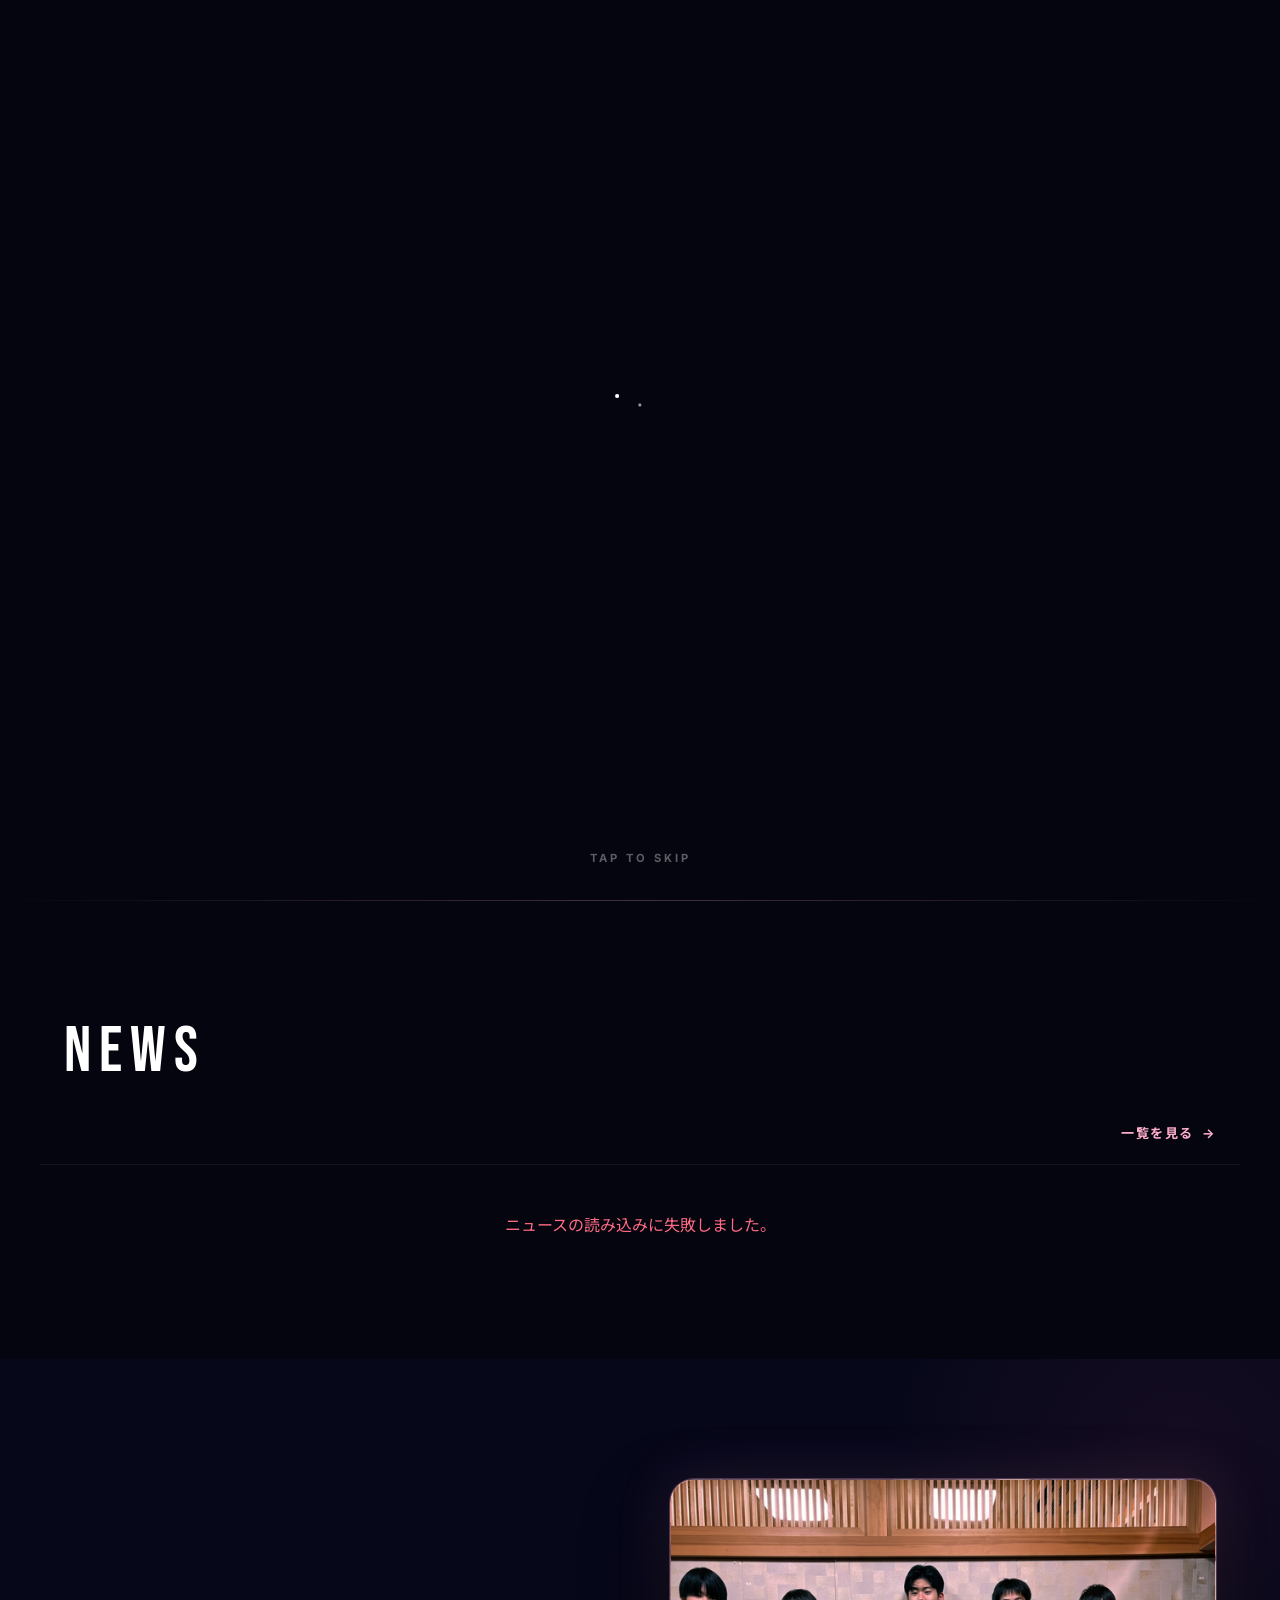
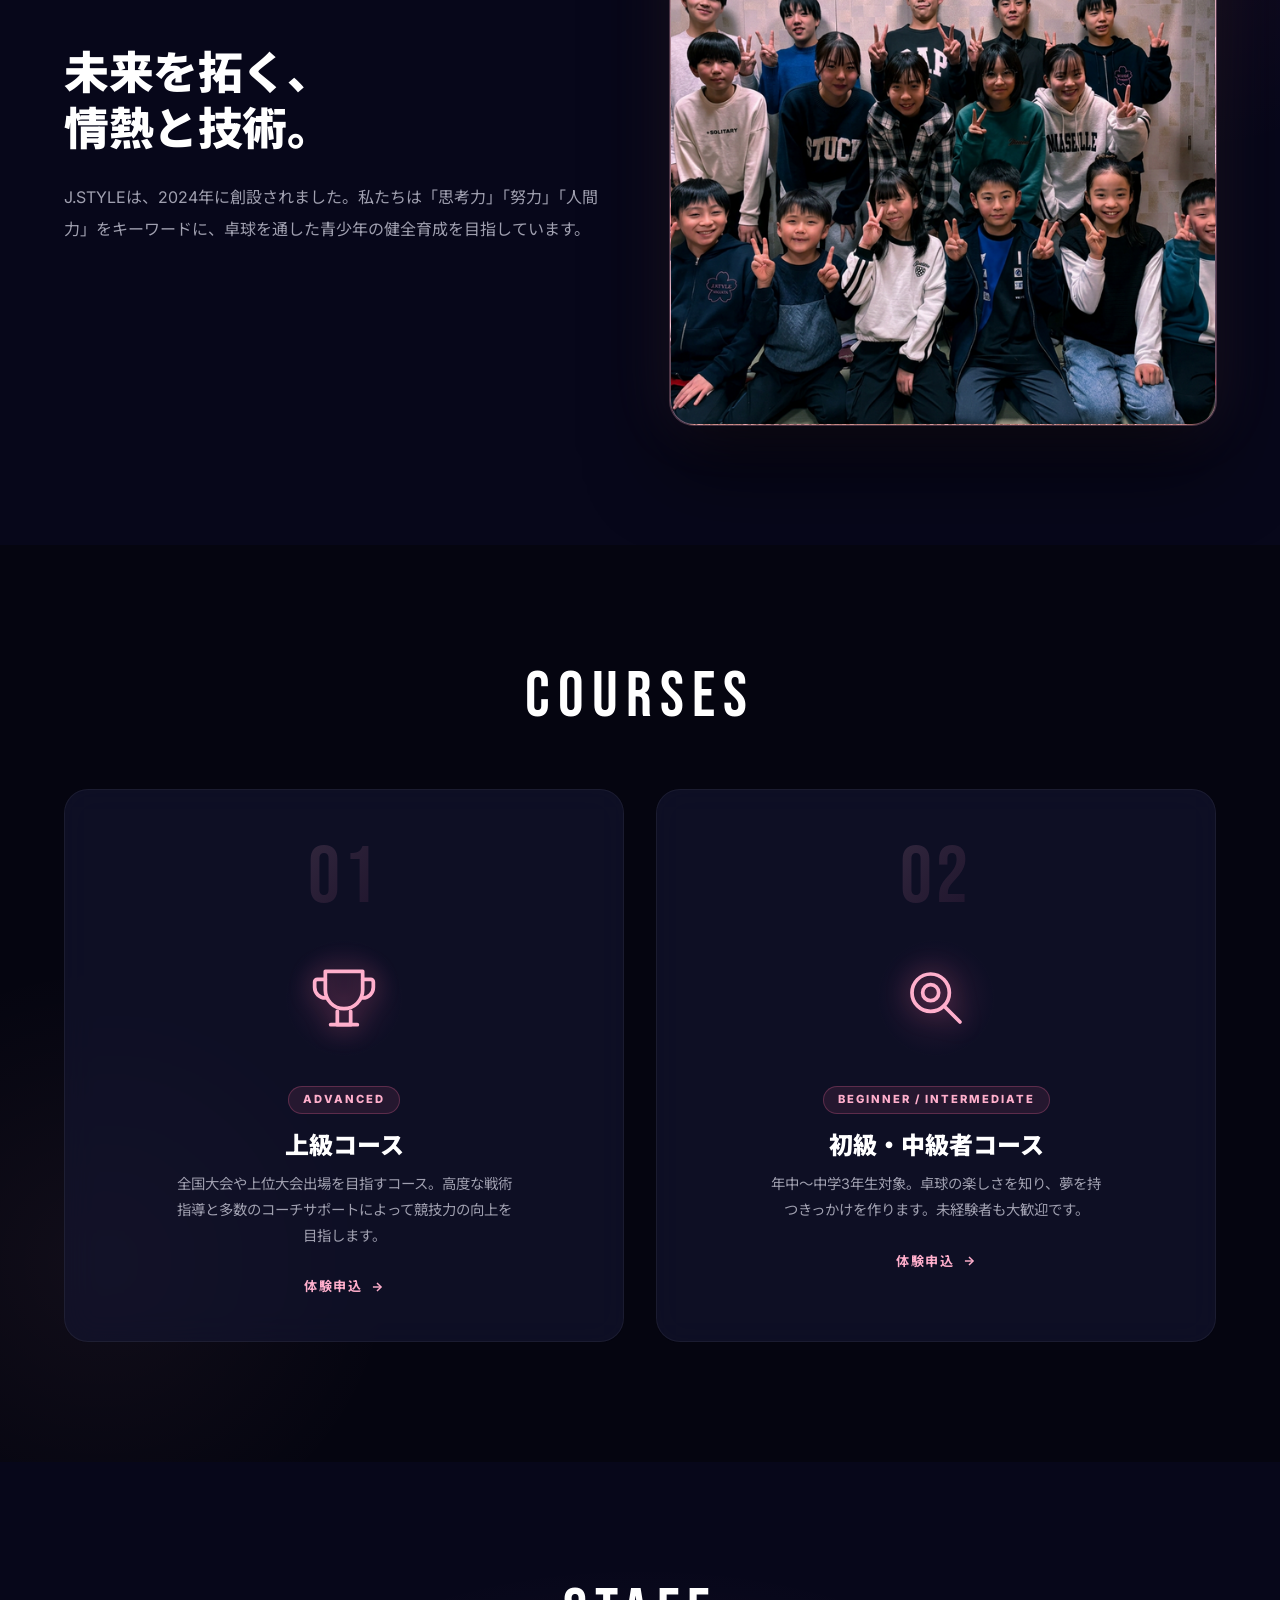
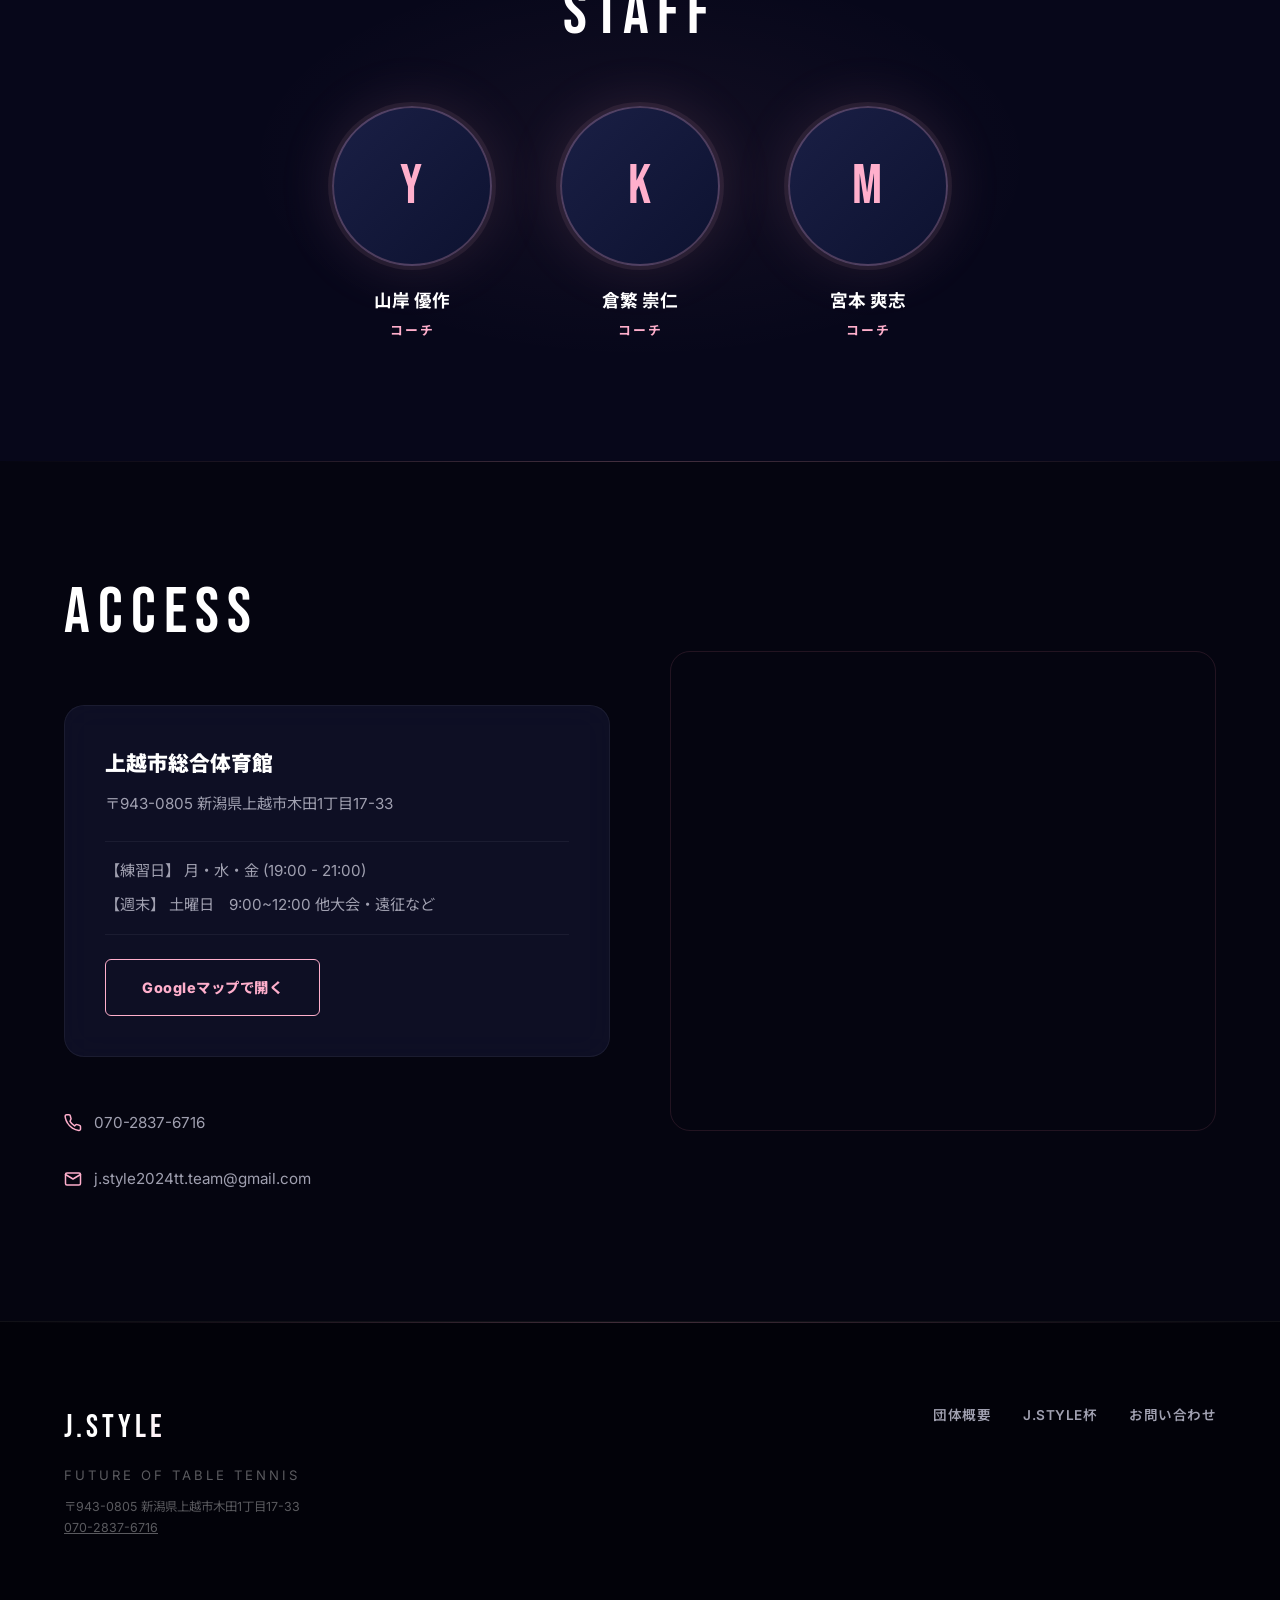
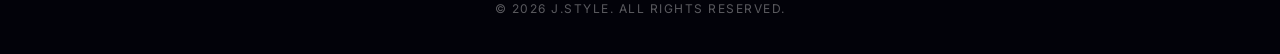
==== commit 67a75391: "Fix bugs and improve UX/a11y from full code + UI review Bugs: - Fix 404: hero background referenced " ====
--- a/index.html
+++ b/index.html
@@ -21,6 +21,8 @@
     <meta name="twitter:title" content="J.STYLE | 上越市の卓球ジュニアチーム">
     <meta name="twitter:description" content="未来のトップアスリートを、ここ上越から。J.STYLE。">
     <meta name="twitter:image" content="https://jstyle-tt.jp/assets/hero.png">
+    <!-- Icons -->
+    <link rel="icon" type="image/svg+xml" href="assets/favicon.svg">
     <!-- Styles & Fonts -->
     <link rel="preconnect" href="https://fonts.googleapis.com">
     <link rel="preconnect" href="https://fonts.gstatic.com" crossorigin>
@@ -72,9 +74,10 @@
     <div id="opening-overlay">
         <canvas id="opening-canvas"></canvas>
         <div class="branding-overlay-content">
-            <h1 class="opening-logo">J.STYLE<span class="underline"></span></h1>
+            <p class="opening-logo">J.STYLE<span class="underline"></span></p>
             <p class="opening-subtitle">Future of Table Tennis</p>
         </div>
+        <p class="opening-skip">Tap to skip</p>
     </div>
 
     <header class="main-header">
@@ -92,7 +95,7 @@
                 </ul>
             </nav>
             <a href="contact.html" class="cta-button-small">体験申込</a>
-            <button class="hamburger" id="hamburger" aria-label="メニュー">
+            <button class="hamburger" id="hamburger" aria-label="メニュー" aria-controls="main-nav" aria-expanded="false">
                 <span></span><span></span><span></span>
             </button>
         </div>
@@ -278,6 +281,7 @@
         </div>
     </footer>
 
+    <script src="config.js"></script>
     <script src="script.js"></script>
 </body>
 
--- a/style.css
+++ b/style.css
@@ -181,6 +181,7 @@
         left: 0;
         width: 100%;
         height: 100vh;
+        height: 100dvh;
         background: rgba(5, 5, 16, 0.98);
         backdrop-filter: blur(20px);
         z-index: 1050;
@@ -239,8 +240,22 @@
     display: flex;
     justify-content: center;
     align-items: center;
-    pointer-events: none;
+    overflow: hidden;
+    cursor: pointer;
     transition: opacity 1s ease-out;
+}
+
+.opening-skip {
+    position: absolute;
+    bottom: 32px;
+    left: 50%;
+    transform: translateX(-50%);
+    color: var(--text-dim);
+    font-size: 0.7rem;
+    font-weight: 700;
+    letter-spacing: 3px;
+    text-transform: uppercase;
+    z-index: 2200;
 }
 
 #opening-canvas {
@@ -255,6 +270,7 @@
     transform: translate(-50%, -50%);
     text-align: center;
     width: 100%;
+    overflow: hidden;
     opacity: 0;
     transition: opacity 1s ease;
     z-index: 2100;
@@ -293,6 +309,13 @@
 
 .branding-overlay-content.visible .underline {
     width: 100%;
+}
+
+@media (max-width: 480px) {
+    .opening-logo {
+        font-size: 15vw;
+        letter-spacing: 7px;
+    }
 }
 
 .opening-subtitle {
@@ -355,7 +378,7 @@
     right: 0;
     width: 100%;
     height: 100%;
-    background-image: url('jstyle_hero_landscape_premium_1772617518959.png');
+    background-image: url('assets/hero.png');
     background-size: cover;
     background-position: center;
     opacity: 0.2;
@@ -414,11 +437,13 @@
 
 .main-lead {
     font-family: 'Noto Sans JP', sans-serif;
-    font-size: clamp(3rem, 6vw, 5.5rem);
-    line-height: 1.1;
+    font-size: clamp(2.2rem, 5.5vw, 4.5rem);
+    line-height: 1.15;
     font-weight: 900;
     margin-bottom: 32px;
     letter-spacing: -0.5px;
+    word-break: keep-all;
+    overflow-wrap: anywhere;
 }
 
 .highlight {
@@ -705,6 +730,7 @@
 .courses-section {
     background: var(--bg-dark);
     position: relative;
+    overflow: hidden;
 }
 
 .courses-section::before {
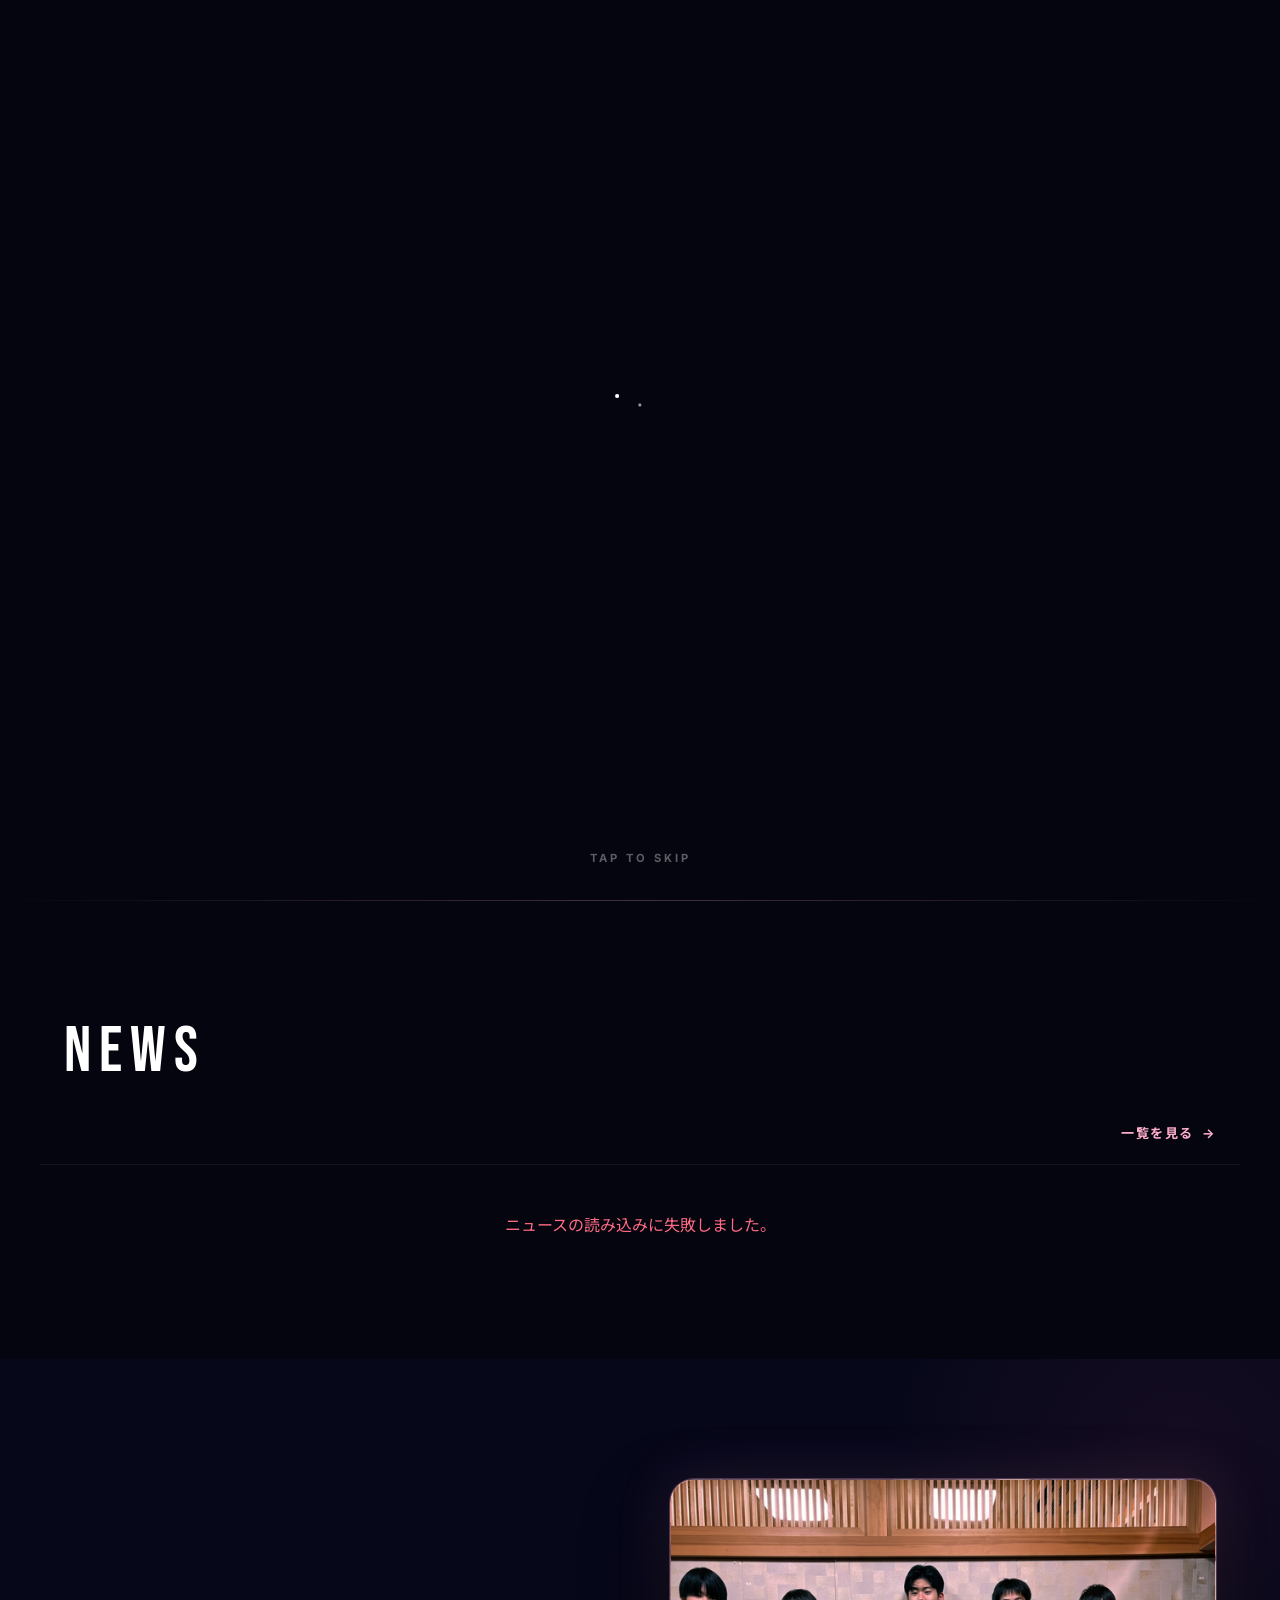
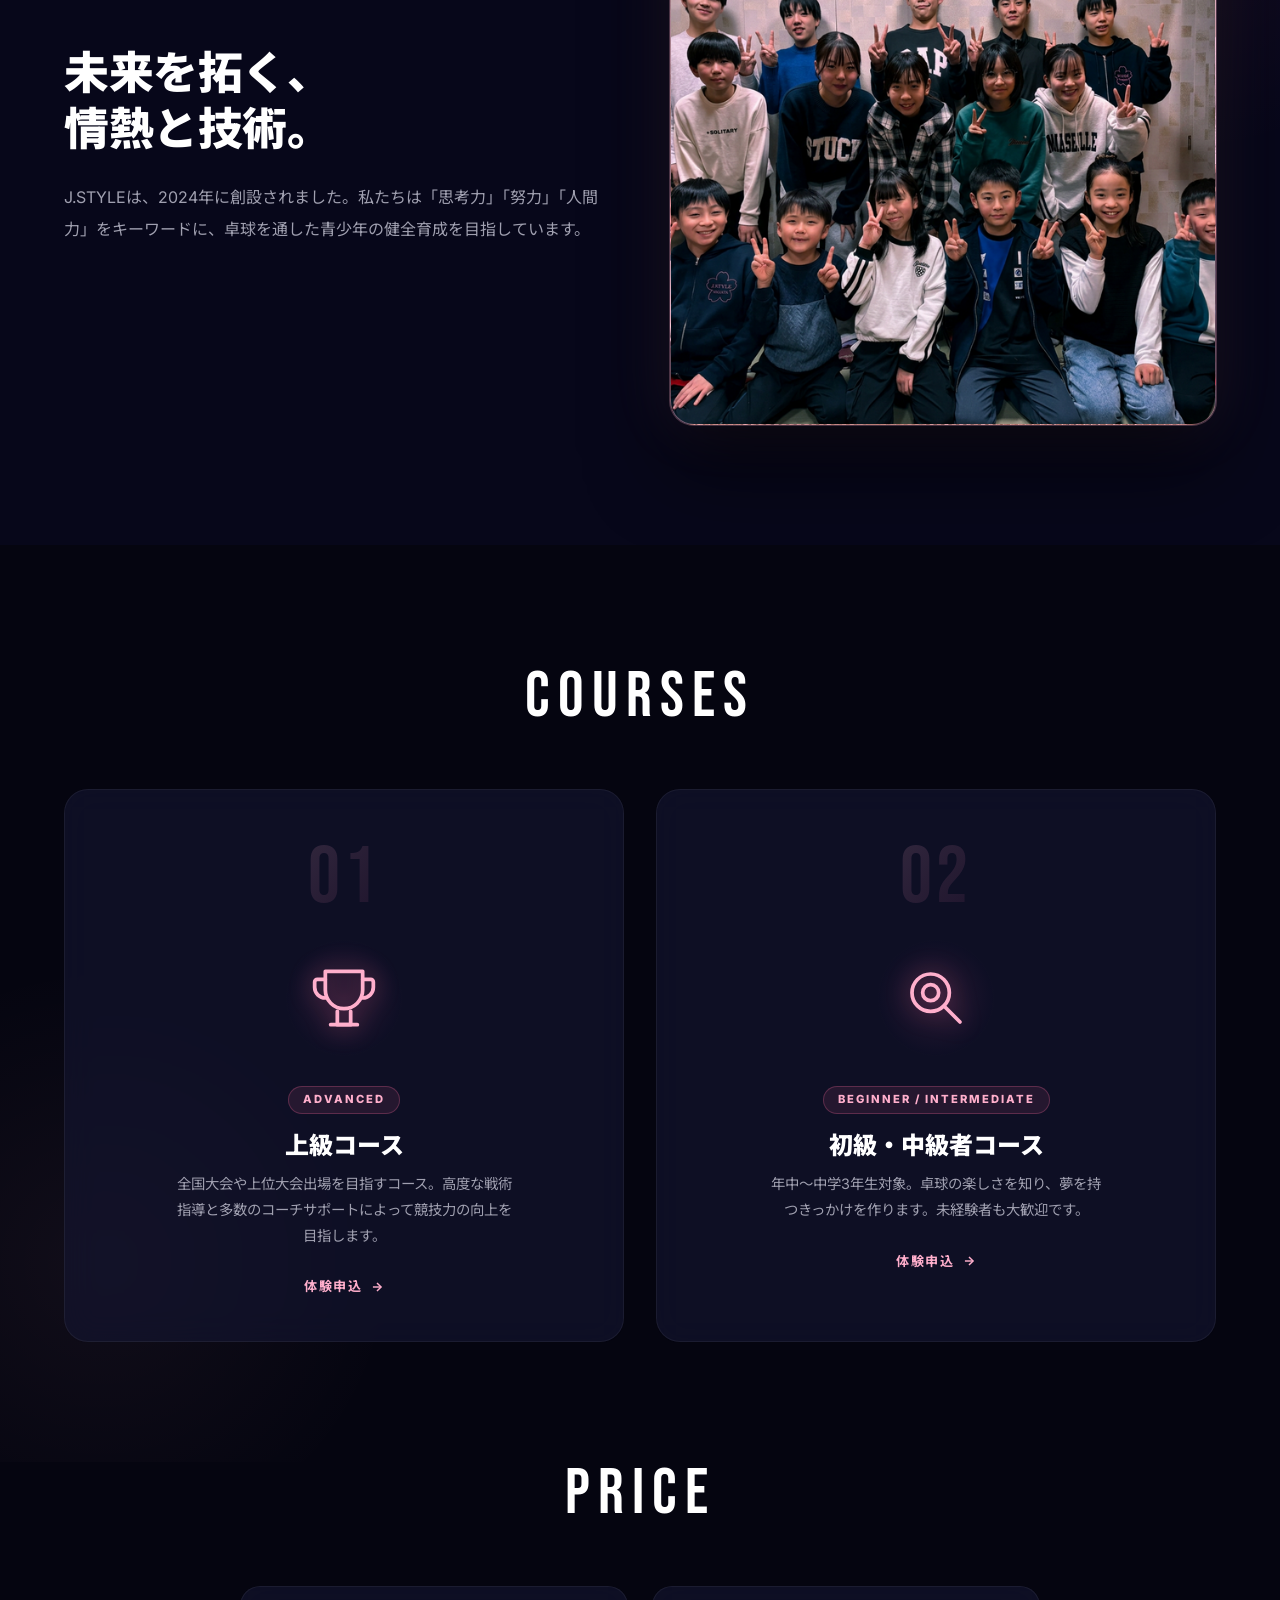
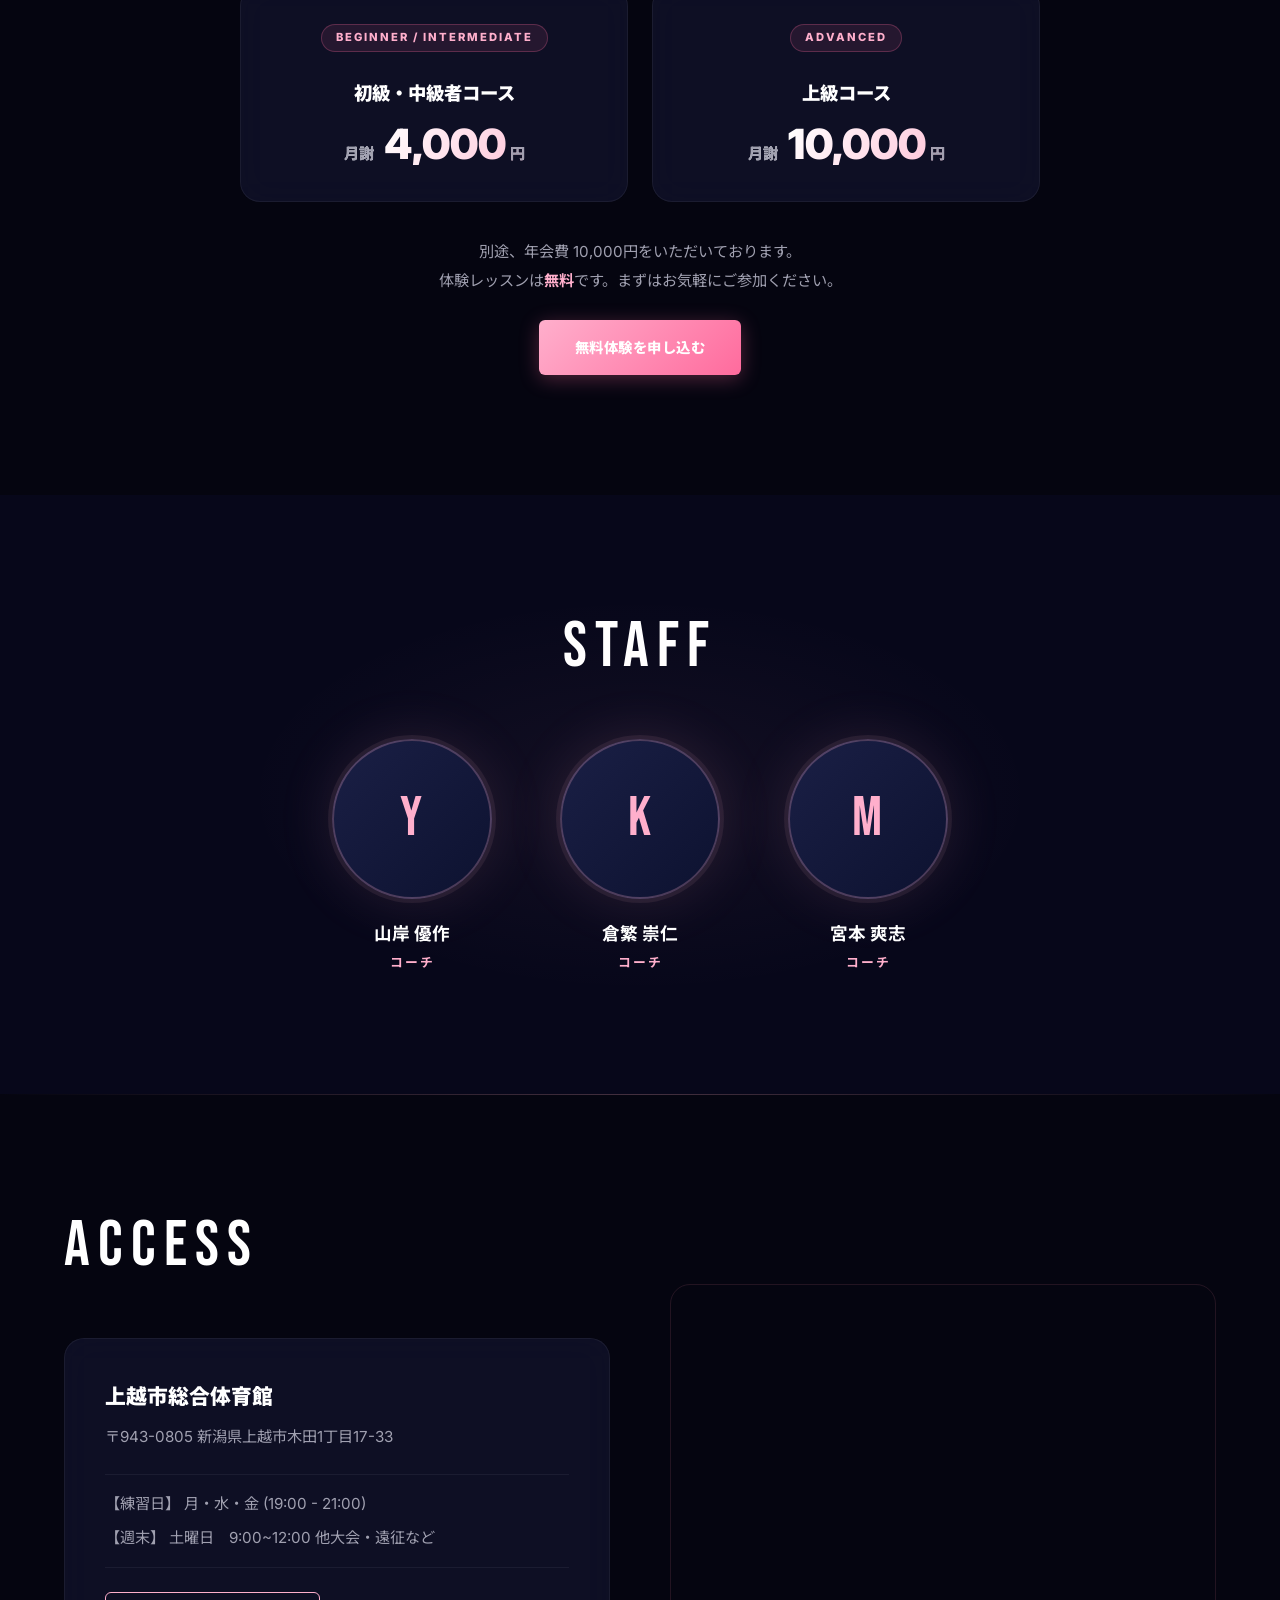
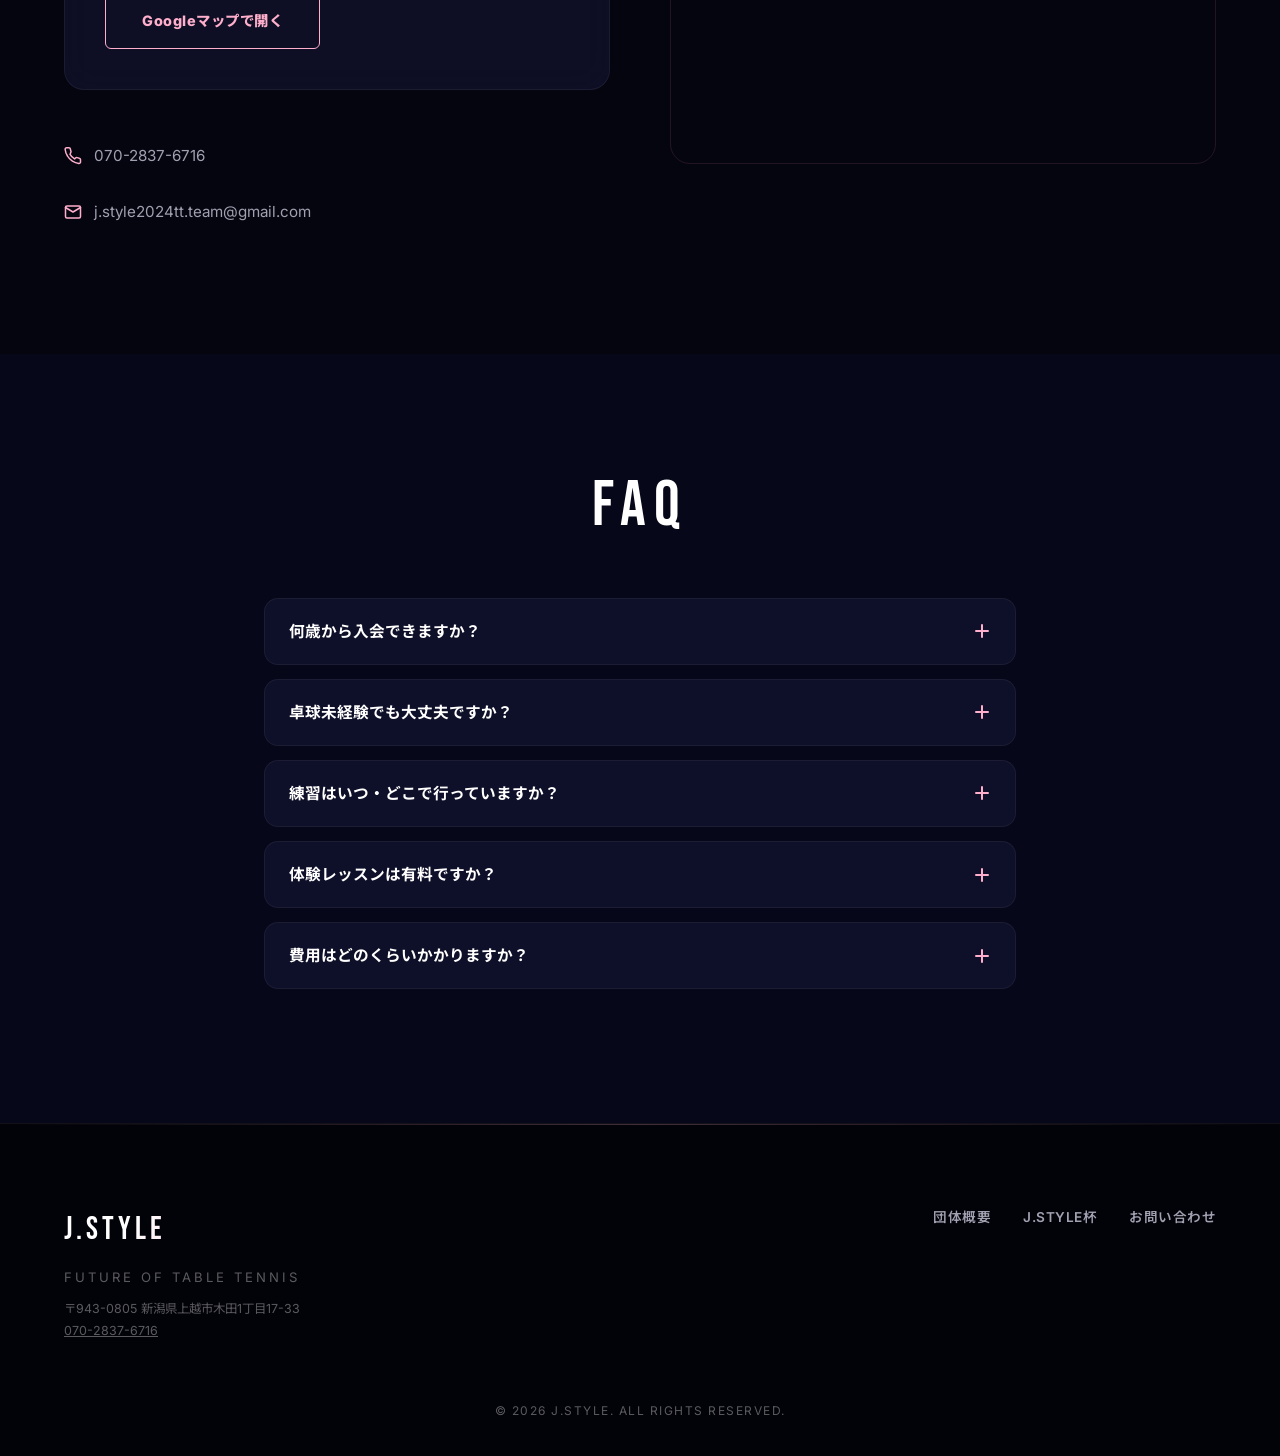
==== commit 0fb43e01: "Add pricing section and FAQ to home page, update flyer fees - New PRICE section: 初級・中級 4,000円/月, 上級 " ====
--- a/index.html
+++ b/index.html
@@ -67,6 +67,54 @@
       ]
     }
     </script>
+    <script type="application/ld+json">
+    {
+      "@context": "https://schema.org",
+      "@type": "FAQPage",
+      "mainEntity": [
+        {
+          "@type": "Question",
+          "name": "何歳から入会できますか？",
+          "acceptedAnswer": {
+            "@type": "Answer",
+            "text": "年中（幼児）から中学3年生までが対象です。まずは初級・中級者コースからスタートし、レベルに応じて上級コースへ進むことができます。"
+          }
+        },
+        {
+          "@type": "Question",
+          "name": "卓球未経験でも大丈夫ですか？",
+          "acceptedAnswer": {
+            "@type": "Answer",
+            "text": "未経験者も大歓迎です。卓球の楽しさを知るところから、コーチが一人ひとりのレベルに合わせて丁寧に指導します。"
+          }
+        },
+        {
+          "@type": "Question",
+          "name": "練習はいつ・どこで行っていますか？",
+          "acceptedAnswer": {
+            "@type": "Answer",
+            "text": "月・水・金曜日の19:00〜21:00と、土曜日の9:00〜12:00に練習しています。会場は上越市総合体育館（新潟県上越市木田1丁目17-33）です。"
+          }
+        },
+        {
+          "@type": "Question",
+          "name": "体験レッスンは有料ですか？",
+          "acceptedAnswer": {
+            "@type": "Answer",
+            "text": "体験は無料です。お問い合わせフォーム・お電話・メールのいずれかからお気軽にお申し込みください。"
+          }
+        },
+        {
+          "@type": "Question",
+          "name": "費用はどのくらいかかりますか？",
+          "acceptedAnswer": {
+            "@type": "Answer",
+            "text": "月謝は初級・中級者コースが4,000円、上級コースが10,000円です。別途、年会費10,000円をいただいております。"
+          }
+        }
+      ]
+    }
+    </script>
 </head>
 
 <body class="loading">
@@ -198,6 +246,30 @@
             </div>
         </section>
 
+        <!-- Price -->
+        <section id="price" class="price-section">
+            <div class="container">
+                <h2 class="section-title text-center">PRICE</h2>
+                <div class="price-grid">
+                    <div class="price-card reveal">
+                        <span class="course-tag">Beginner / Intermediate</span>
+                        <h3>初級・中級者コース</h3>
+                        <p class="price-amount"><span class="price-yen">月謝</span>4,000<span class="price-unit">円</span></p>
+                    </div>
+                    <div class="price-card reveal">
+                        <span class="course-tag">Advanced</span>
+                        <h3>上級コース</h3>
+                        <p class="price-amount"><span class="price-yen">月謝</span>10,000<span class="price-unit">円</span></p>
+                    </div>
+                </div>
+                <div class="price-notes reveal">
+                    <p>別途、年会費 10,000円をいただいております。</p>
+                    <p>体験レッスンは<strong>無料</strong>です。まずはお気軽にご参加ください。</p>
+                    <a href="contact.html" class="btn btn-primary">無料体験を申し込む</a>
+                </div>
+            </div>
+        </section>
+
         <!-- Players & Staff -->
         <section id="staff" class="staff-section dark-bg">
             <div class="container">
@@ -249,11 +321,38 @@
                     </div>
                 </div>
                 <div class="map-container reveal">
-                    <iframe
+                    <iframe title="上越市総合体育館の地図"
                         src="https://www.google.com/maps/embed?pb=!1m18!1m12!1m3!1d1590.1706689626353!2d138.23604439999998!3d37.14629499999999!2m3!1f0!2f0!3f0!3m2!1i1024!2i768!4f13.1!3m3!1m2!1s0x5ff67778c9a4b21f%3A0x347e4f1d96a37b6d!2z5LiK6BKK5biC576U5ZCI5L2T6IKy6aSo!5e0!3m2!1sja!2sjp!4v1741080665324!5m2!1sja!2sjp"
                         width="100%" height="100%" style="border:0;" allowfullscreen="" loading="lazy"
                         referrerpolicy="no-referrer-when-downgrade"></iframe>
                 </div>
+            </div>
+        </section>
+
+        <!-- FAQ -->
+        <section id="faq" class="faq-section dark-bg">
+            <div class="container faq-container">
+                <h2 class="section-title text-center">FAQ</h2>
+                <details class="faq-item reveal">
+                    <summary>何歳から入会できますか？<span class="faq-icon" aria-hidden="true"></span></summary>
+                    <p>年中（幼児）から中学3年生までが対象です。まずは初級・中級者コースからスタートし、レベルに応じて上級コースへ進むことができます。</p>
+                </details>
+                <details class="faq-item reveal">
+                    <summary>卓球未経験でも大丈夫ですか？<span class="faq-icon" aria-hidden="true"></span></summary>
+                    <p>未経験者も大歓迎です。卓球の楽しさを知るところから、コーチが一人ひとりのレベルに合わせて丁寧に指導します。</p>
+                </details>
+                <details class="faq-item reveal">
+                    <summary>練習はいつ・どこで行っていますか？<span class="faq-icon" aria-hidden="true"></span></summary>
+                    <p>月・水・金曜日の19:00〜21:00と、土曜日の9:00〜12:00に練習しています（週末は大会・遠征になる場合もあります）。会場は上越市総合体育館（新潟県上越市木田1丁目17-33）です。</p>
+                </details>
+                <details class="faq-item reveal">
+                    <summary>体験レッスンは有料ですか？<span class="faq-icon" aria-hidden="true"></span></summary>
+                    <p>体験は無料です。お問い合わせフォーム・お電話・メールのいずれかからお気軽にお申し込みください。</p>
+                </details>
+                <details class="faq-item reveal">
+                    <summary>費用はどのくらいかかりますか？<span class="faq-icon" aria-hidden="true"></span></summary>
+                    <p>月謝は初級・中級者コースが4,000円、上級コースが10,000円です。別途、年会費10,000円をいただいております。</p>
+                </details>
             </div>
         </section>
     </main>
--- a/style.css
+++ b/style.css
@@ -908,6 +908,173 @@
 .course-link:hover { gap: 12px; }
 .course-link:hover svg { transform: translateX(3px); }
 
+/* ===== PRICE ===== */
+.price-section {
+    background: var(--bg-dark);
+    position: relative;
+    padding-top: 0;
+}
+
+.price-grid {
+    display: grid;
+    grid-template-columns: 1fr 1fr;
+    gap: 24px;
+    max-width: 800px;
+    margin: 0 auto;
+}
+
+@media (max-width: 600px) {
+    .price-grid {
+        grid-template-columns: 1fr;
+    }
+}
+
+.price-card {
+    background: var(--card-bg);
+    backdrop-filter: blur(16px);
+    border: 1px solid var(--border-subtle);
+    border-radius: 20px;
+    padding: 36px 32px;
+    text-align: center;
+    transition: var(--transition);
+}
+
+.price-card:hover {
+    border-color: var(--border-accent);
+    box-shadow: var(--shadow-glow);
+}
+
+.price-card h3 {
+    font-family: 'Noto Sans JP', sans-serif;
+    font-size: 1.15rem;
+    font-weight: 900;
+    color: var(--text-white);
+    margin: 12px 0 16px;
+}
+
+.price-amount {
+    font-family: 'Inter', 'Noto Sans JP', sans-serif;
+    font-size: 2.6rem;
+    font-weight: 900;
+    line-height: 1;
+    background: linear-gradient(120deg, #ffffff 30%, var(--accent-pink));
+    -webkit-background-clip: text;
+    background-clip: text;
+    -webkit-text-fill-color: transparent;
+}
+
+.price-yen,
+.price-unit {
+    font-size: 0.95rem;
+    font-weight: 700;
+    -webkit-text-fill-color: var(--text-gray);
+}
+
+.price-yen {
+    margin-right: 10px;
+}
+
+.price-unit {
+    margin-left: 4px;
+}
+
+.price-notes {
+    text-align: center;
+    margin-top: 36px;
+}
+
+.price-notes p {
+    color: var(--text-gray);
+    font-size: 0.95rem;
+    line-height: 1.9;
+}
+
+.price-notes strong {
+    color: var(--accent-pink);
+}
+
+.price-notes .btn {
+    margin-top: 24px;
+}
+
+/* ===== FAQ ===== */
+.faq-container {
+    max-width: 800px;
+}
+
+.faq-item {
+    background: var(--card-bg);
+    backdrop-filter: blur(10px);
+    border: 1px solid var(--border-subtle);
+    border-radius: 14px;
+    margin-bottom: 14px;
+    overflow: hidden;
+    transition: border-color 0.3s ease;
+}
+
+.faq-item[open] {
+    border-color: var(--border-accent);
+}
+
+.faq-item summary {
+    list-style: none;
+    cursor: pointer;
+    display: flex;
+    justify-content: space-between;
+    align-items: center;
+    gap: 16px;
+    padding: 20px 24px;
+    min-height: 44px;
+    font-weight: 700;
+    font-size: 0.98rem;
+    color: var(--text-white);
+    transition: color 0.2s ease;
+}
+
+.faq-item summary:hover {
+    color: var(--accent-pink);
+}
+
+.faq-item summary::-webkit-details-marker {
+    display: none;
+}
+
+.faq-icon {
+    position: relative;
+    width: 18px;
+    height: 18px;
+    flex-shrink: 0;
+}
+
+.faq-icon::before,
+.faq-icon::after {
+    content: '';
+    position: absolute;
+    top: 50%;
+    left: 50%;
+    width: 14px;
+    height: 2px;
+    border-radius: 2px;
+    background: var(--accent-pink);
+    transform: translate(-50%, -50%);
+    transition: transform 0.25s ease;
+}
+
+.faq-icon::after {
+    transform: translate(-50%, -50%) rotate(90deg);
+}
+
+.faq-item[open] .faq-icon::after {
+    transform: translate(-50%, -50%) rotate(0deg);
+}
+
+.faq-item > p {
+    padding: 0 24px 22px;
+    color: var(--text-gray);
+    font-size: 0.95rem;
+    line-height: 1.9;
+}
+
 /* ===== STAFF ===== */
 .staff-section {
     position: relative;
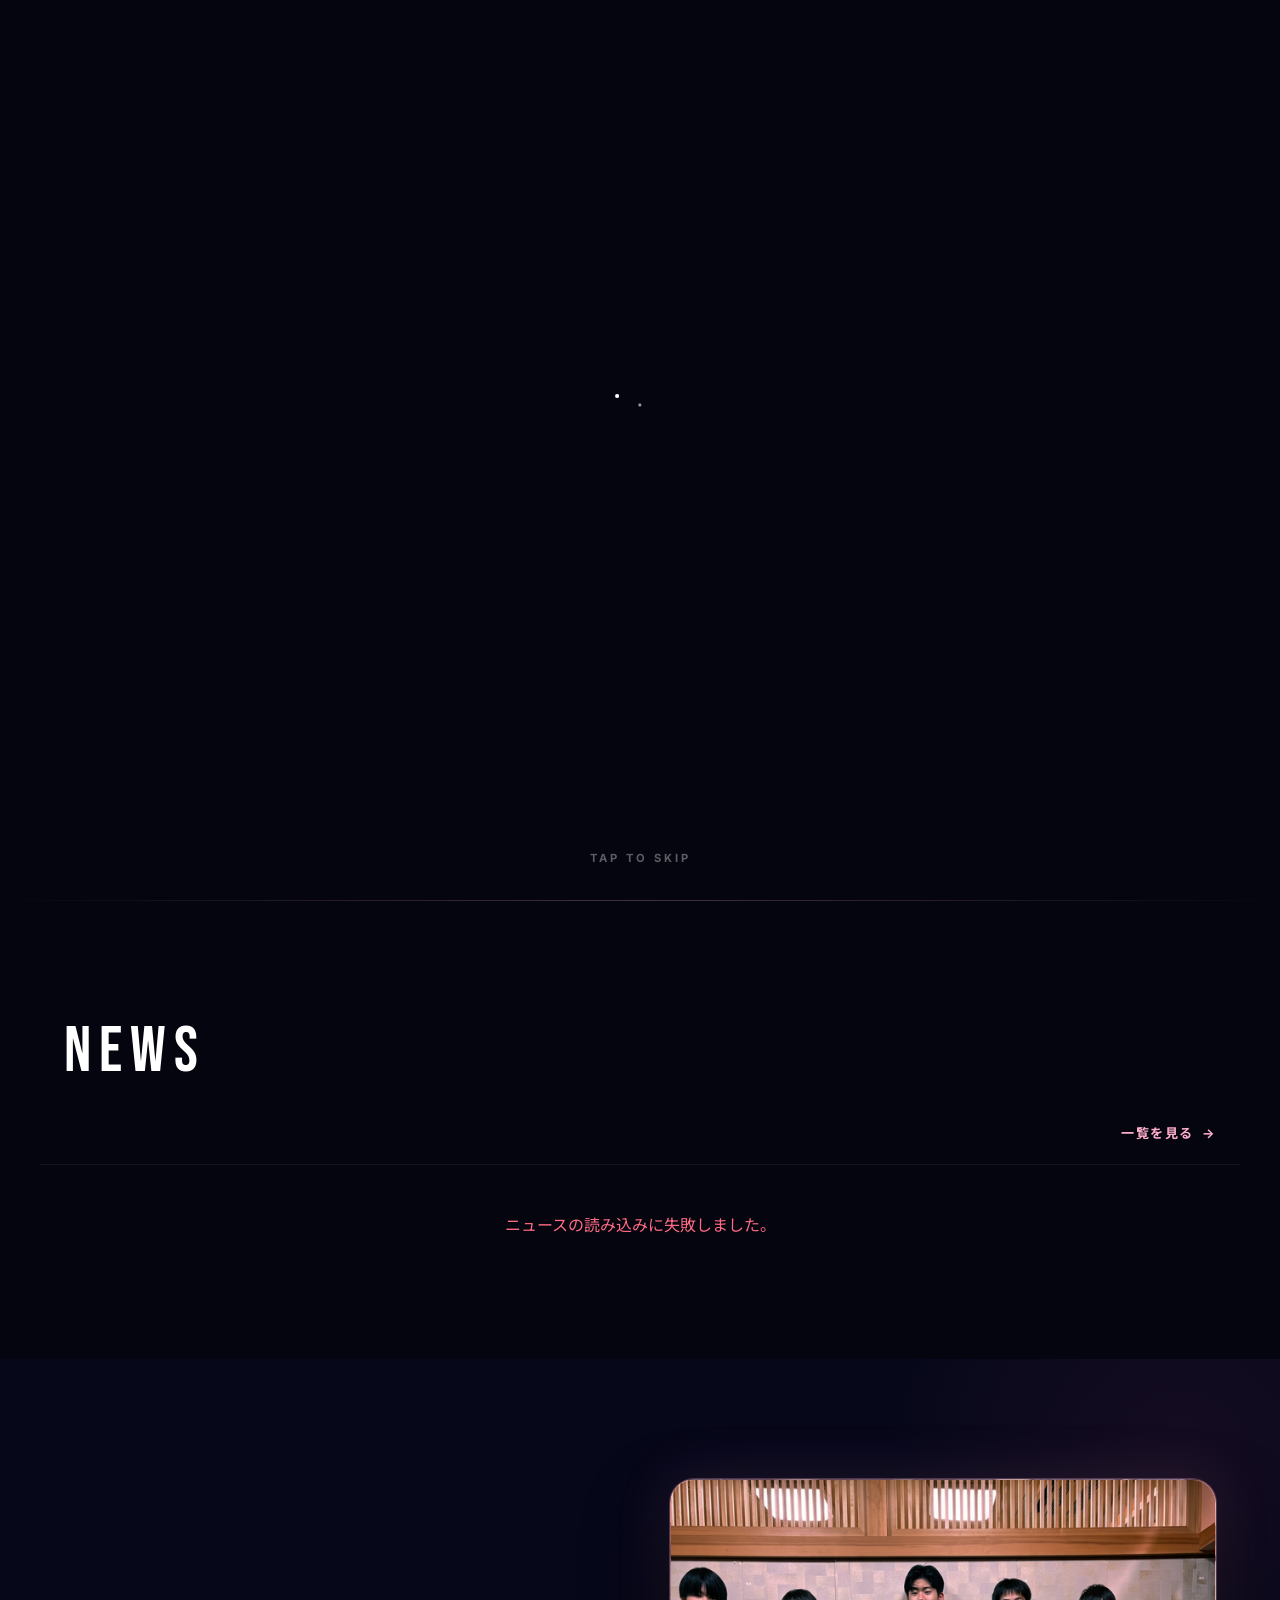
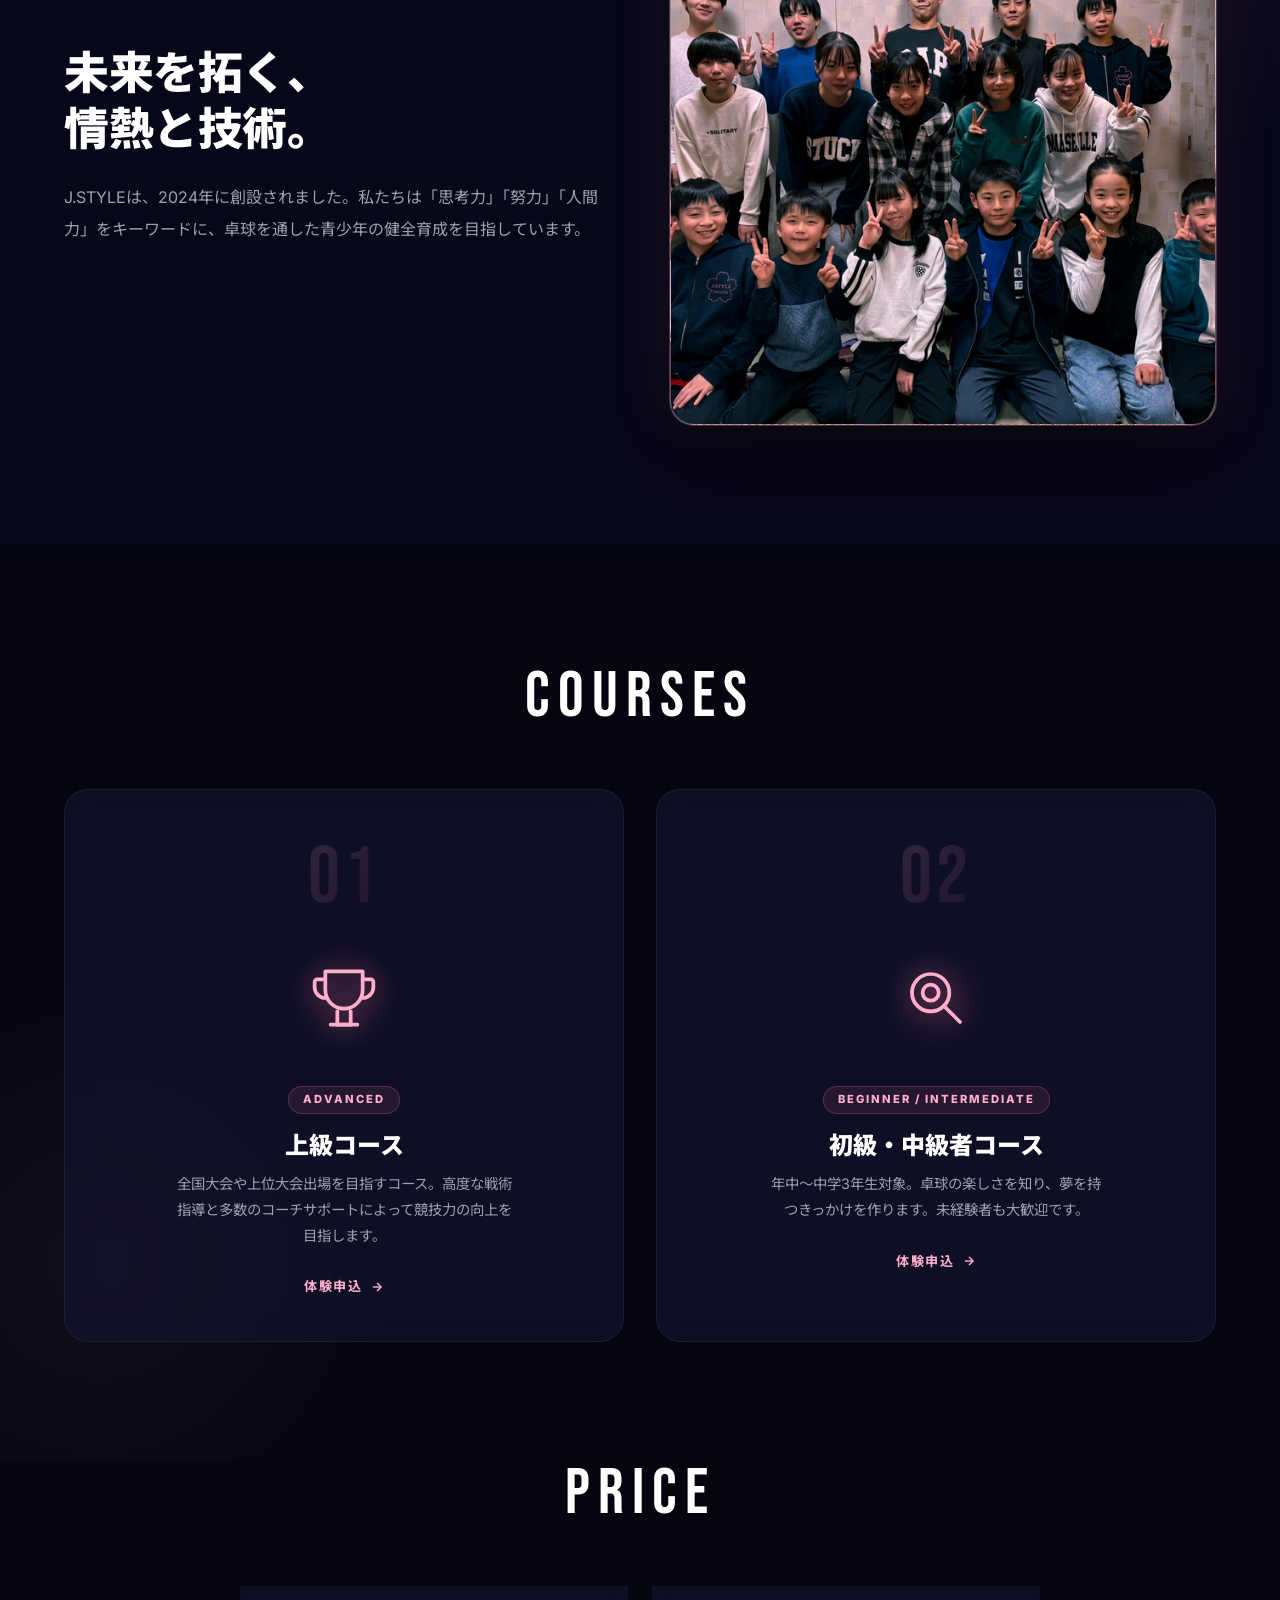
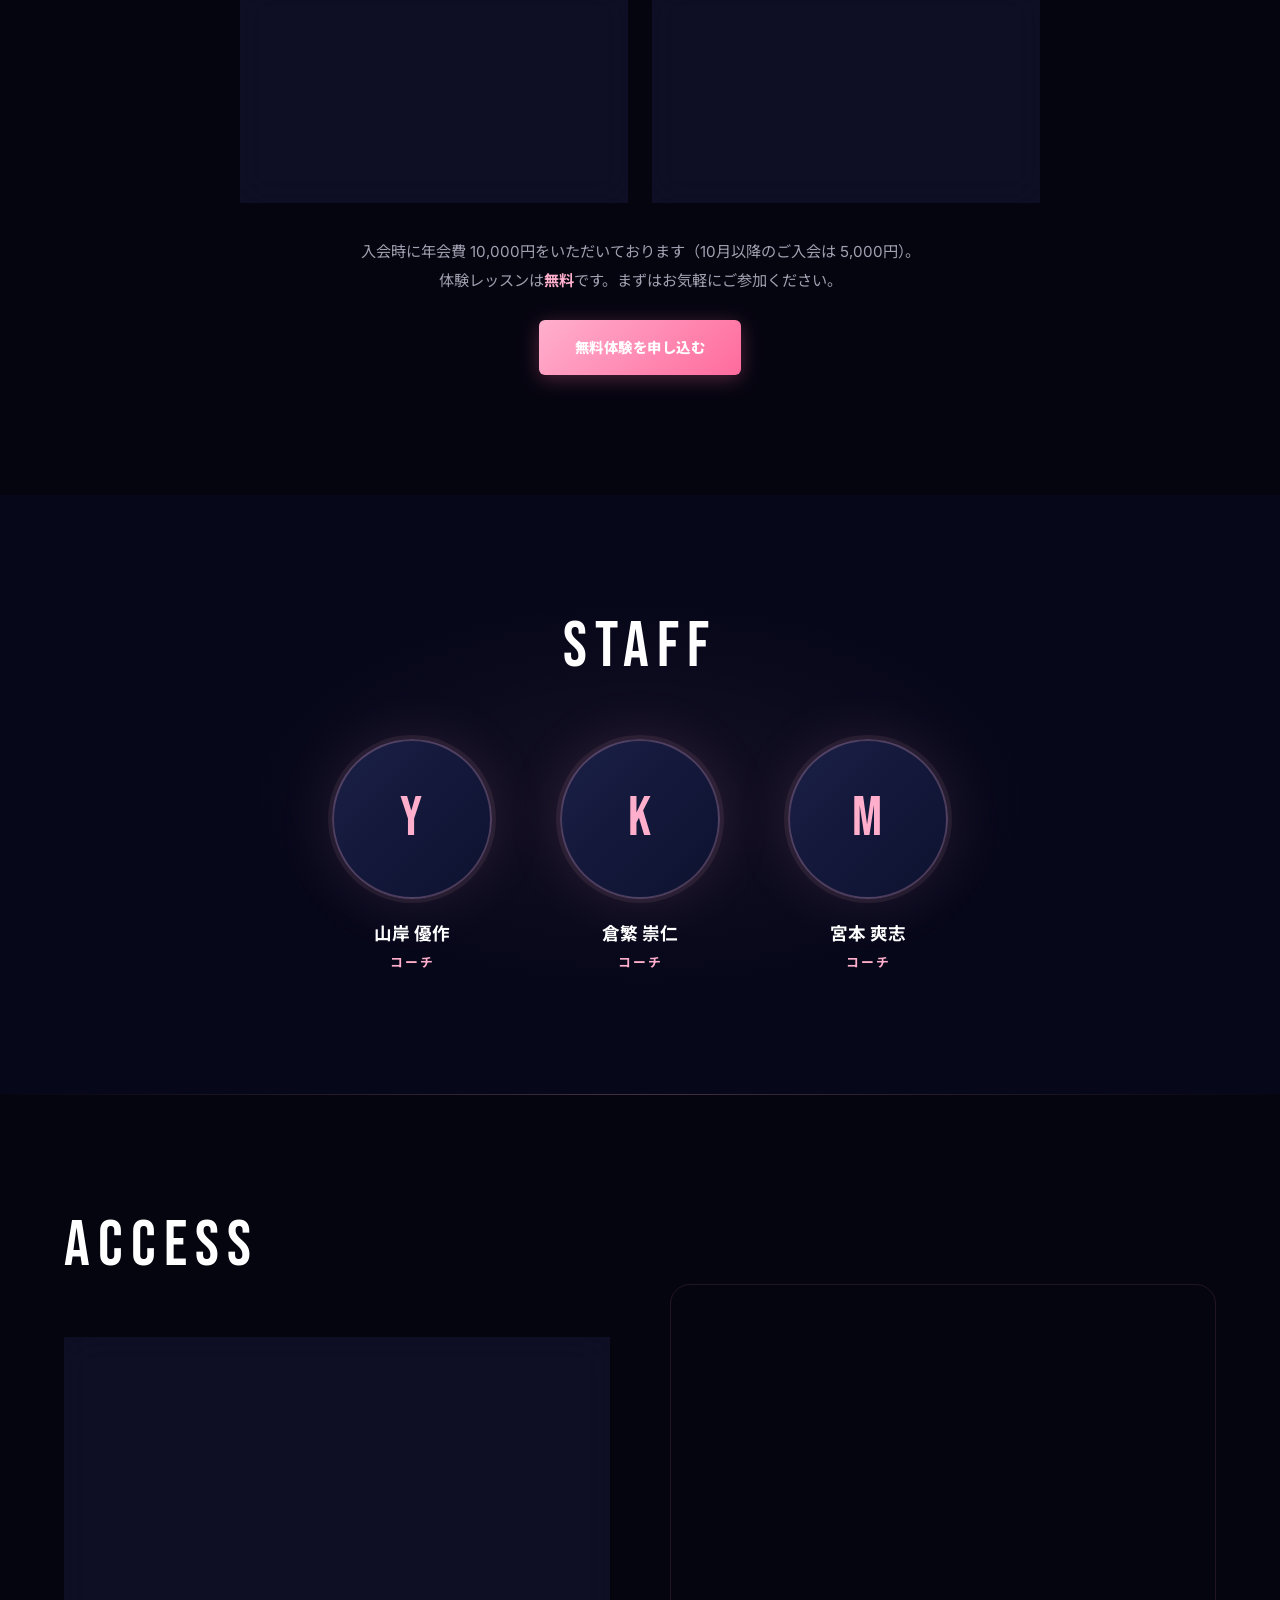
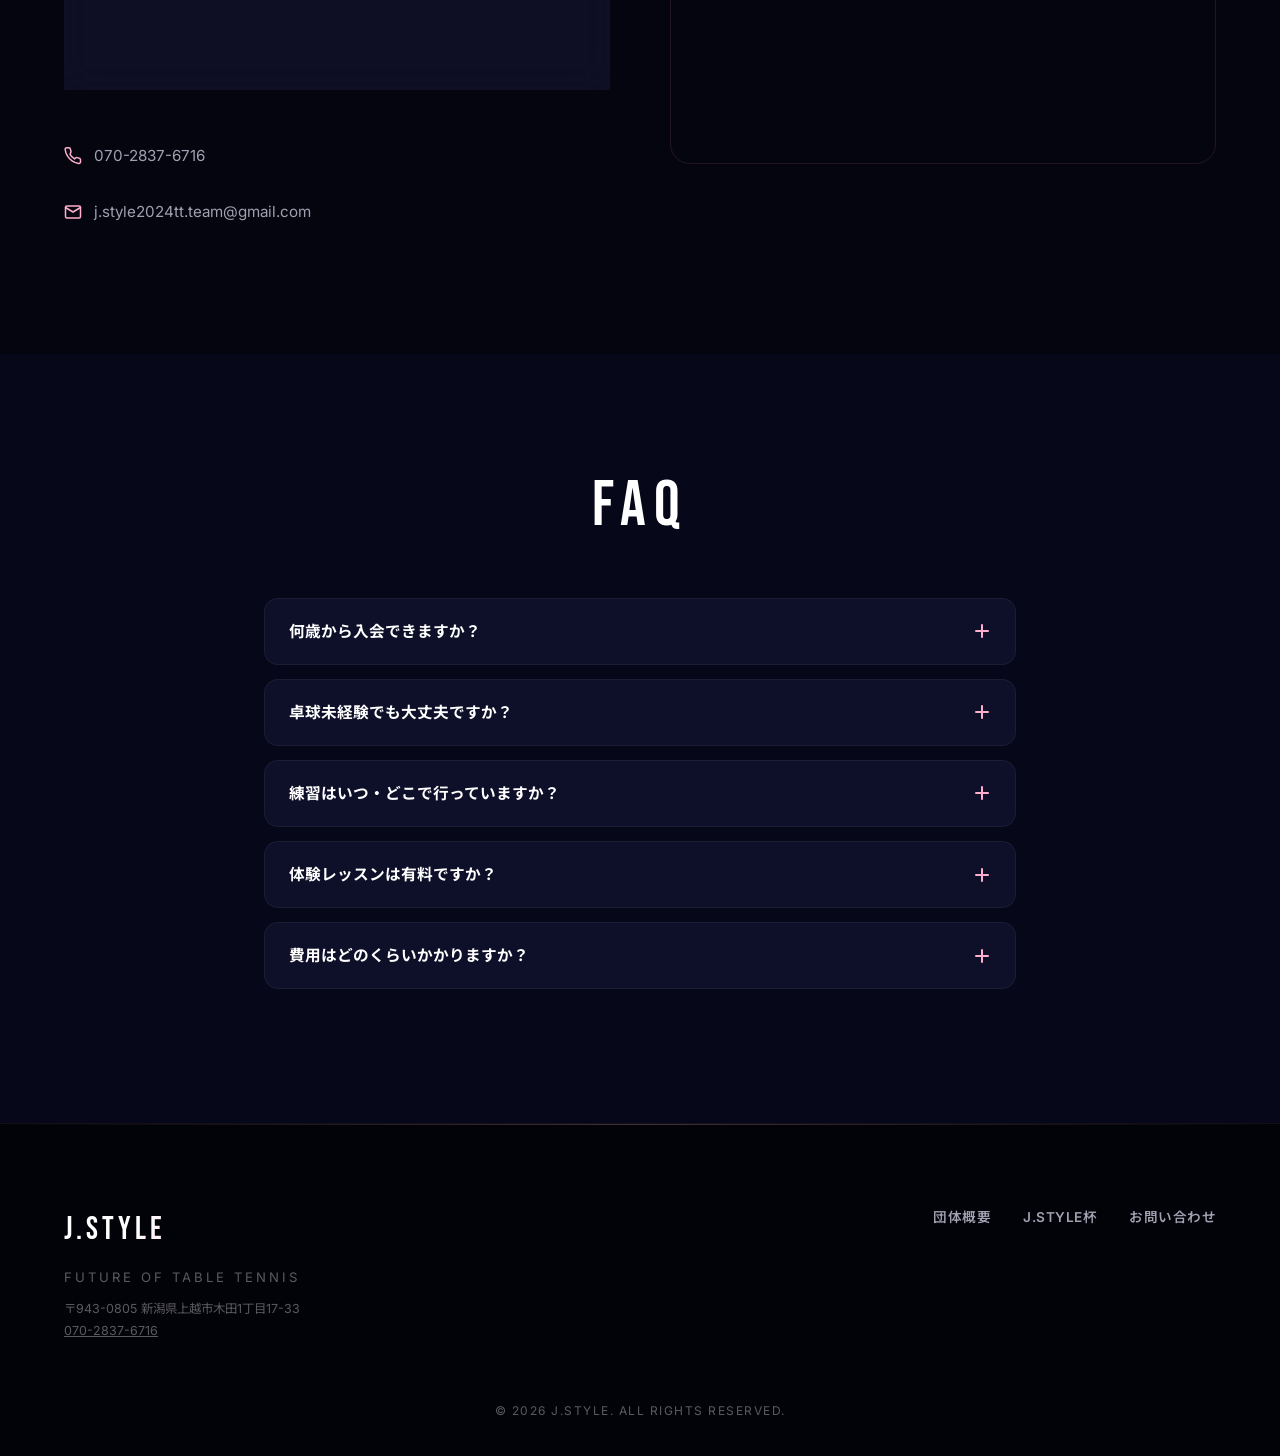
==== commit 15785add: "Clarify annual fee: 10,000 yen at enrollment, 5,000 yen from October Co-Authored-By: Claude Fable 5 " ====
--- a/index.html
+++ b/index.html
@@ -109,7 +109,7 @@
           "name": "費用はどのくらいかかりますか？",
           "acceptedAnswer": {
             "@type": "Answer",
-            "text": "月謝は初級・中級者コースが4,000円、上級コースが10,000円です。別途、年会費10,000円をいただいております。"
+            "text": "月謝は初級・中級者コースが4,000円、上級コースが10,000円です。別途、入会時に年会費10,000円をいただいております（10月以降のご入会は5,000円）。"
           }
         }
       ]
@@ -263,7 +263,7 @@
                     </div>
                 </div>
                 <div class="price-notes reveal">
-                    <p>別途、年会費 10,000円をいただいております。</p>
+                    <p>入会時に年会費 10,000円をいただいております（10月以降のご入会は 5,000円）。</p>
                     <p>体験レッスンは<strong>無料</strong>です。まずはお気軽にご参加ください。</p>
                     <a href="contact.html" class="btn btn-primary">無料体験を申し込む</a>
                 </div>
@@ -351,7 +351,7 @@
                 </details>
                 <details class="faq-item reveal">
                     <summary>費用はどのくらいかかりますか？<span class="faq-icon" aria-hidden="true"></span></summary>
-                    <p>月謝は初級・中級者コースが4,000円、上級コースが10,000円です。別途、年会費10,000円をいただいております。</p>
+                    <p>月謝は初級・中級者コースが4,000円、上級コースが10,000円です。別途、入会時に年会費10,000円をいただいております（10月以降のご入会は5,000円）。</p>
                 </details>
             </div>
         </section>
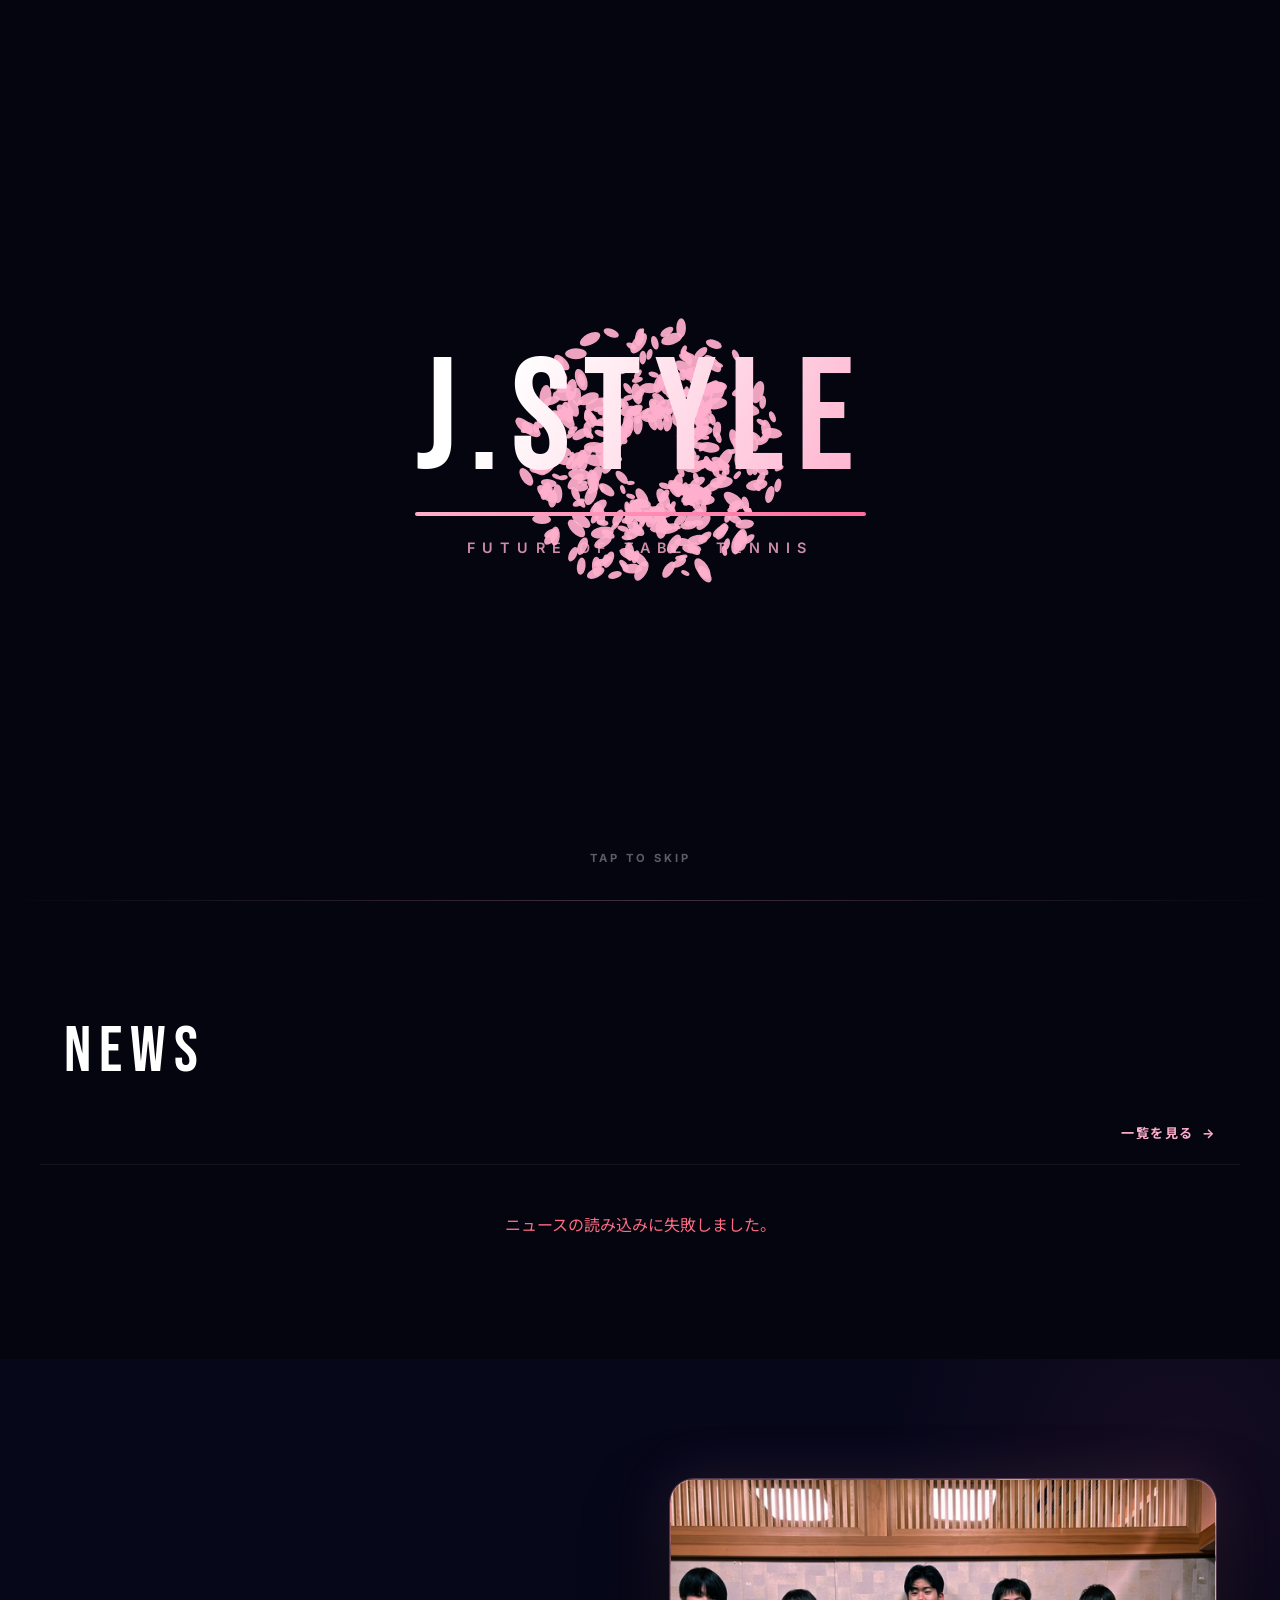
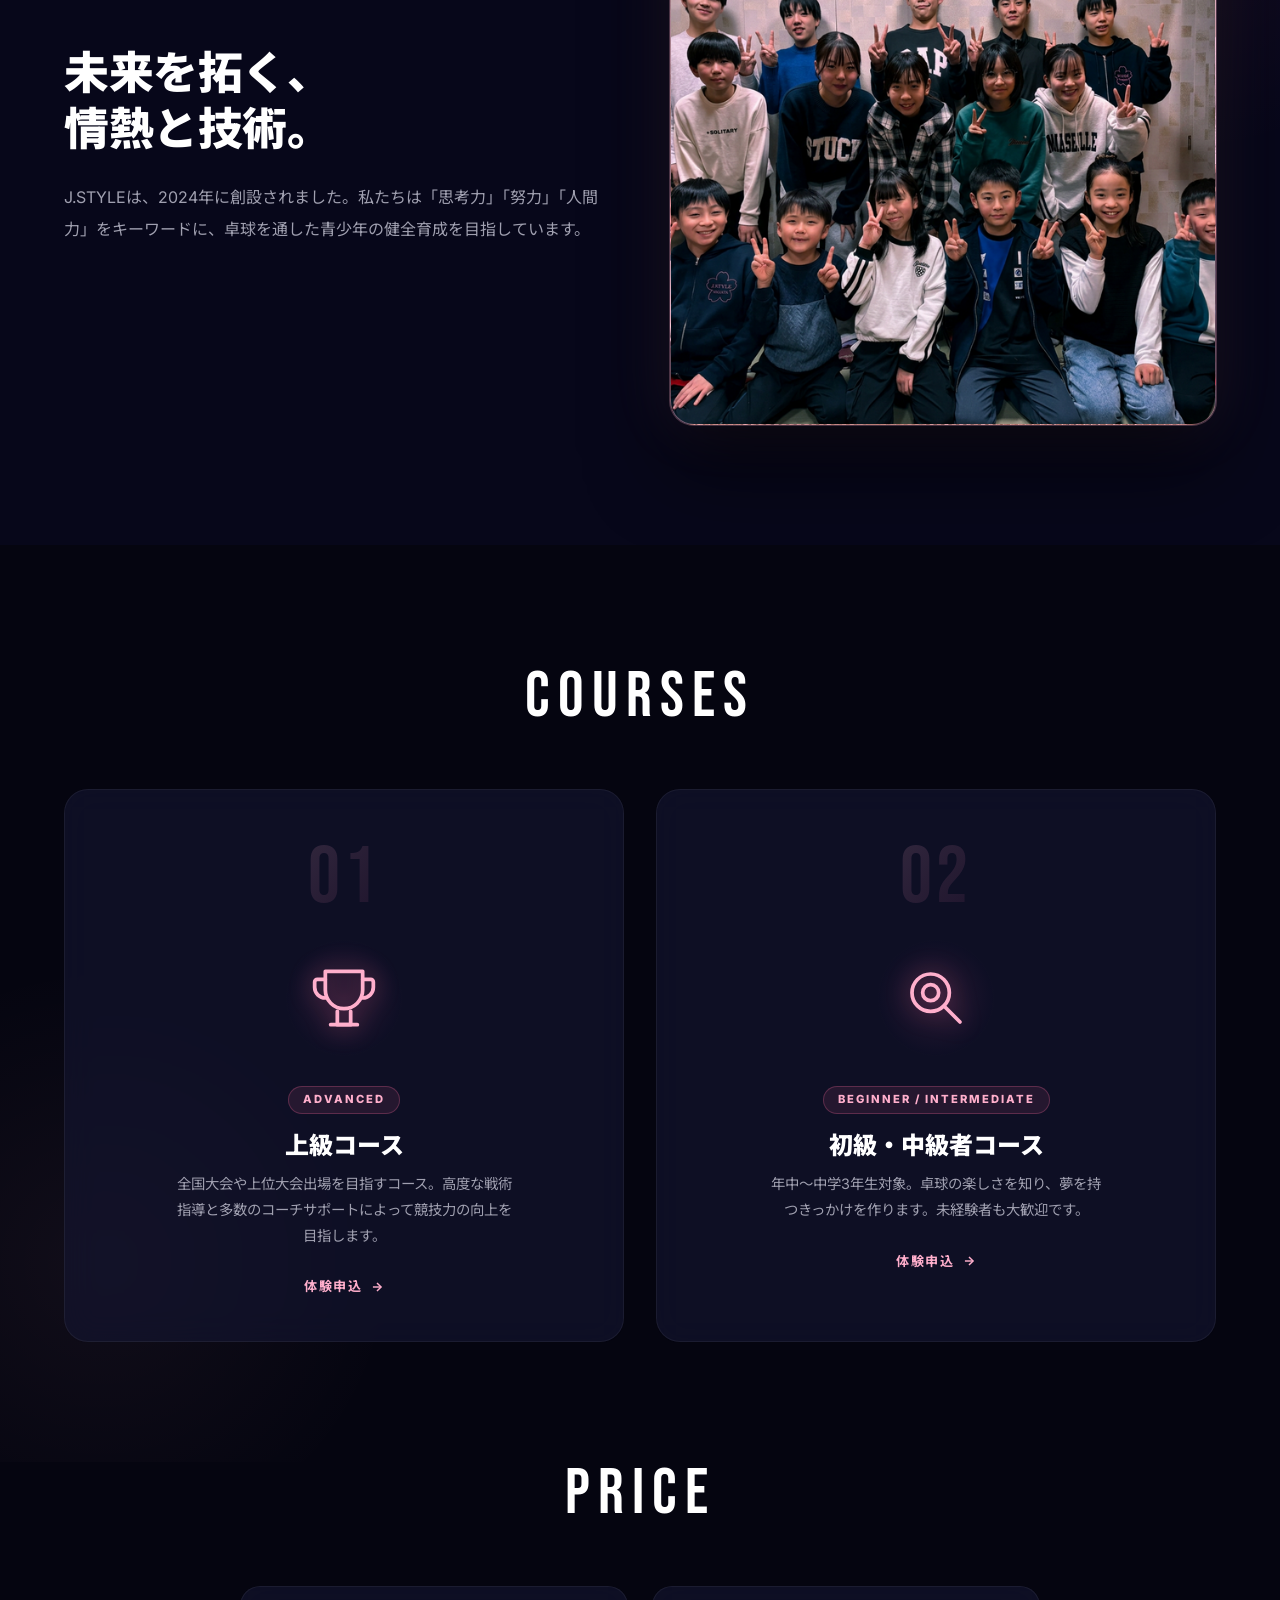
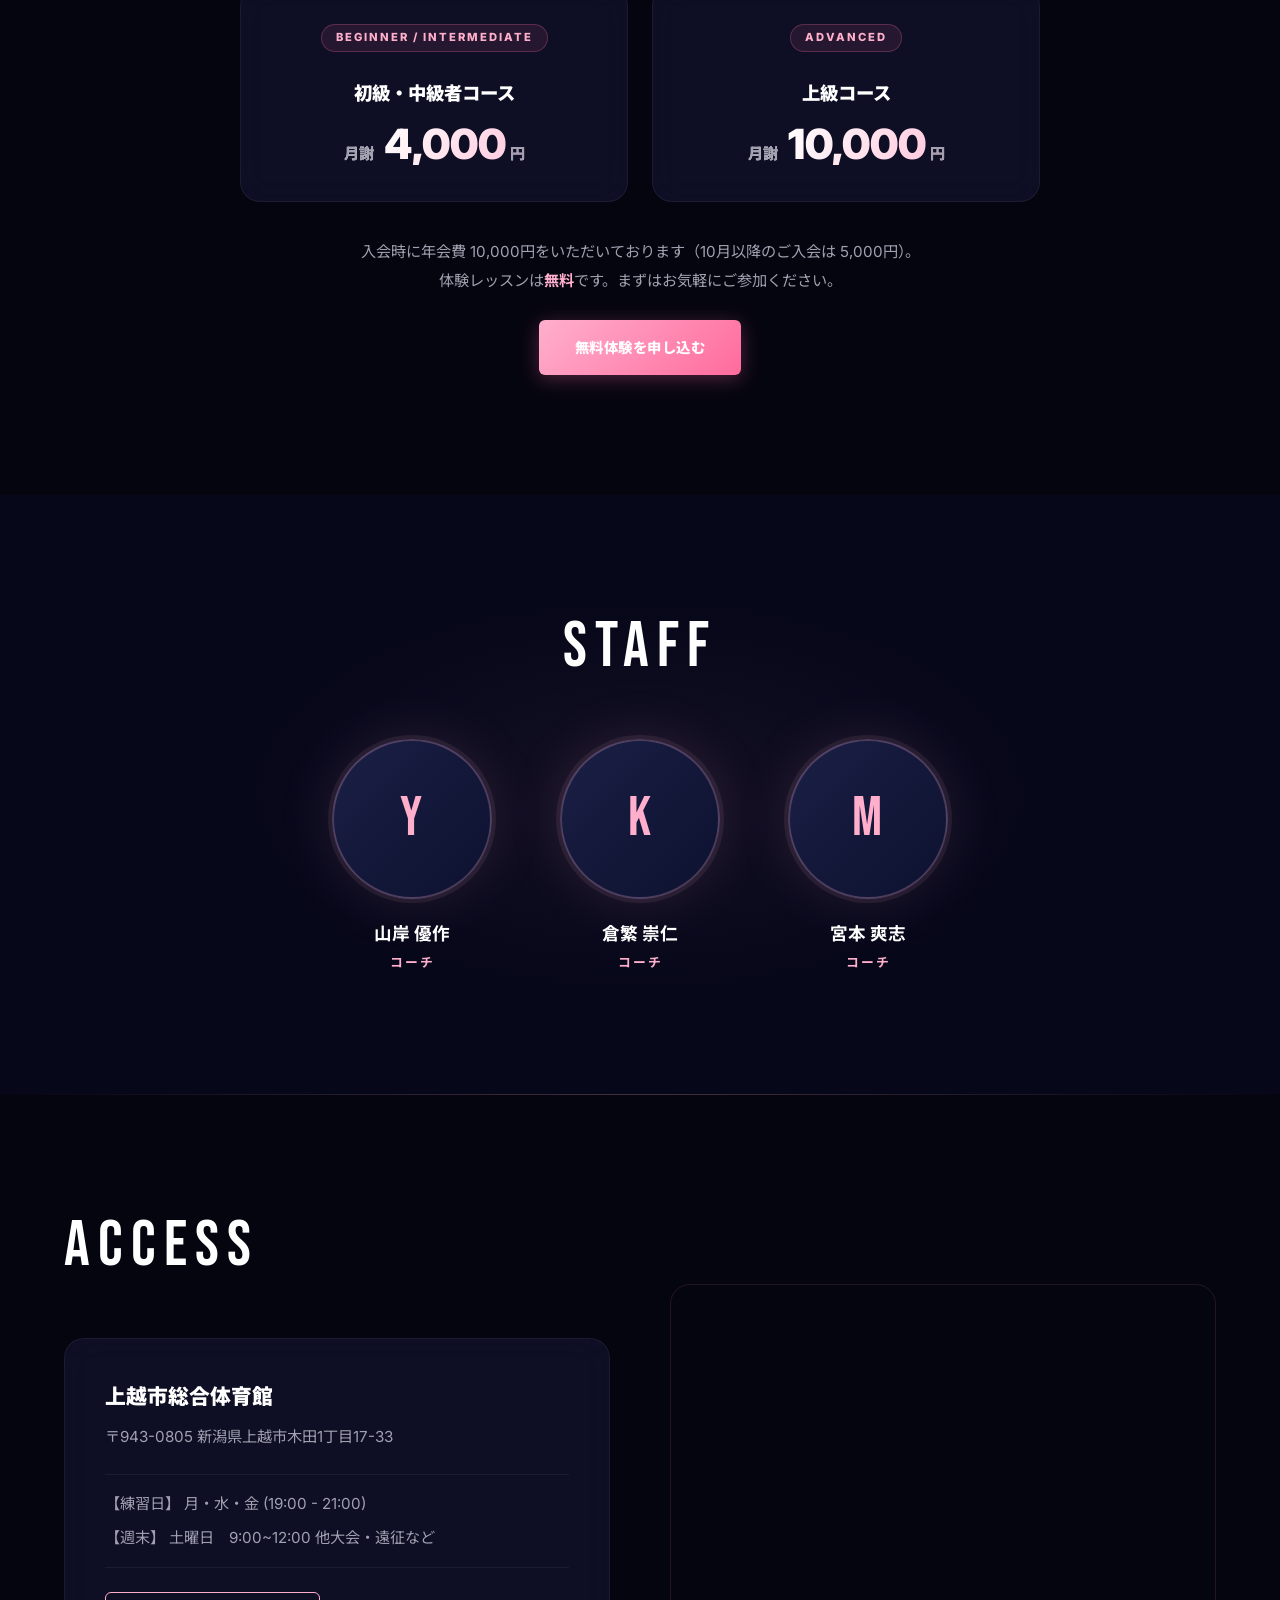
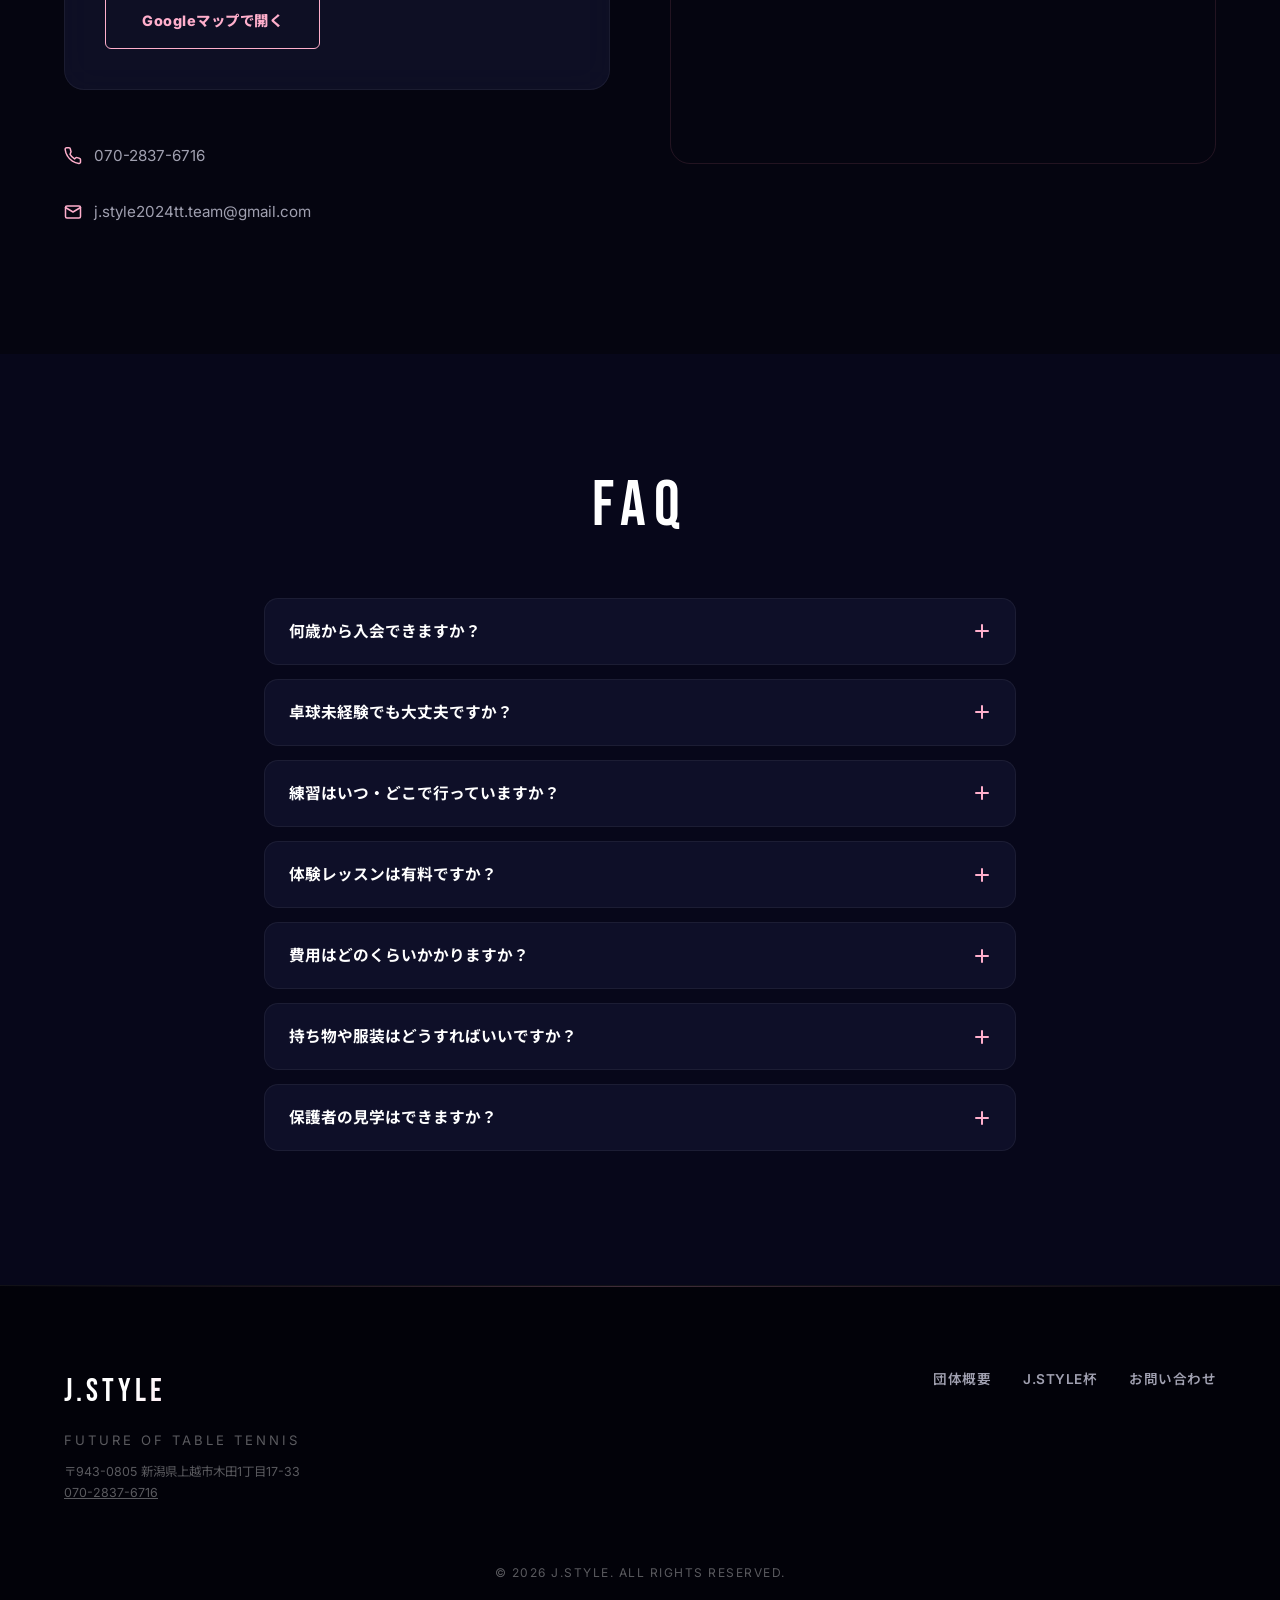
==== commit 91394a38: "Add FAQ items for equipment/attire and parent observation - ラケット貸出・シューズ（運動できる靴）持参・服装について - 保護者の見学が可能" ====
--- a/index.html
+++ b/index.html
@@ -111,6 +111,22 @@
             "@type": "Answer",
             "text": "月謝は初級・中級者コースが4,000円、上級コースが10,000円です。別途、入会時に年会費10,000円をいただいております（10月以降のご入会は5,000円）。"
           }
+        },
+        {
+          "@type": "Question",
+          "name": "持ち物や服装はどうすればいいですか？",
+          "acceptedAnswer": {
+            "@type": "Answer",
+            "text": "ラケットはこちらで貸し出しますので、体験時にご用意いただく必要はありません。シューズは、体育館で運動できる靴（室内用の運動靴）を履いてきてください。動きやすい服装でお越しください。"
+          }
+        },
+        {
+          "@type": "Question",
+          "name": "保護者の見学はできますか？",
+          "acceptedAnswer": {
+            "@type": "Answer",
+            "text": "はい、保護者の方の見学も可能です。お子さまの練習の様子やチームの雰囲気を、ぜひご覧ください。"
+          }
         }
       ]
     }
@@ -353,6 +369,14 @@
                     <summary>費用はどのくらいかかりますか？<span class="faq-icon" aria-hidden="true"></span></summary>
                     <p>月謝は初級・中級者コースが4,000円、上級コースが10,000円です。別途、入会時に年会費10,000円をいただいております（10月以降のご入会は5,000円）。</p>
                 </details>
+                <details class="faq-item reveal">
+                    <summary>持ち物や服装はどうすればいいですか？<span class="faq-icon" aria-hidden="true"></span></summary>
+                    <p>ラケットはこちらで貸し出しますので、体験時にご用意いただく必要はありません。シューズは、体育館で運動できる靴（室内用の運動靴）を履いてきてください。動きやすい服装でお越しください。</p>
+                </details>
+                <details class="faq-item reveal">
+                    <summary>保護者の見学はできますか？<span class="faq-icon" aria-hidden="true"></span></summary>
+                    <p>はい、保護者の方の見学も可能です。お子さまの練習の様子やチームの雰囲気を、ぜひご覧ください。</p>
+                </details>
             </div>
         </section>
     </main>
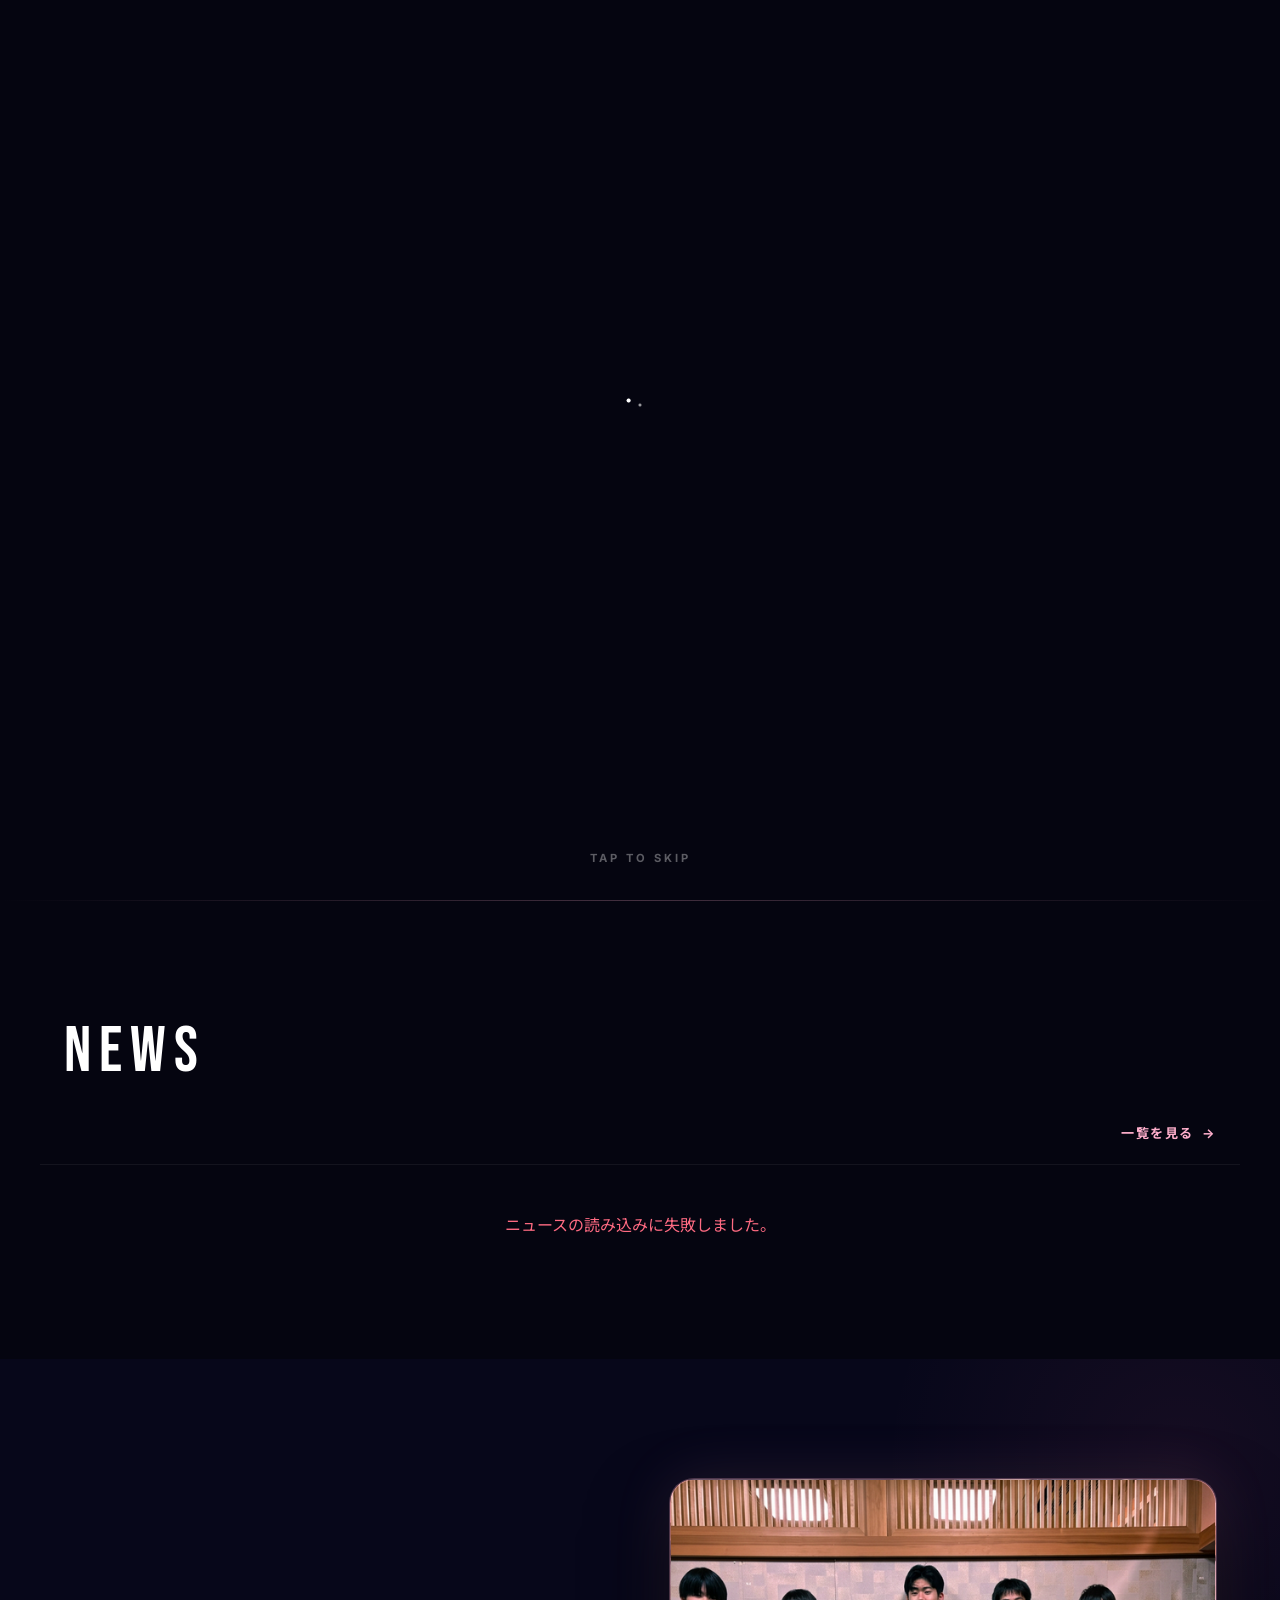
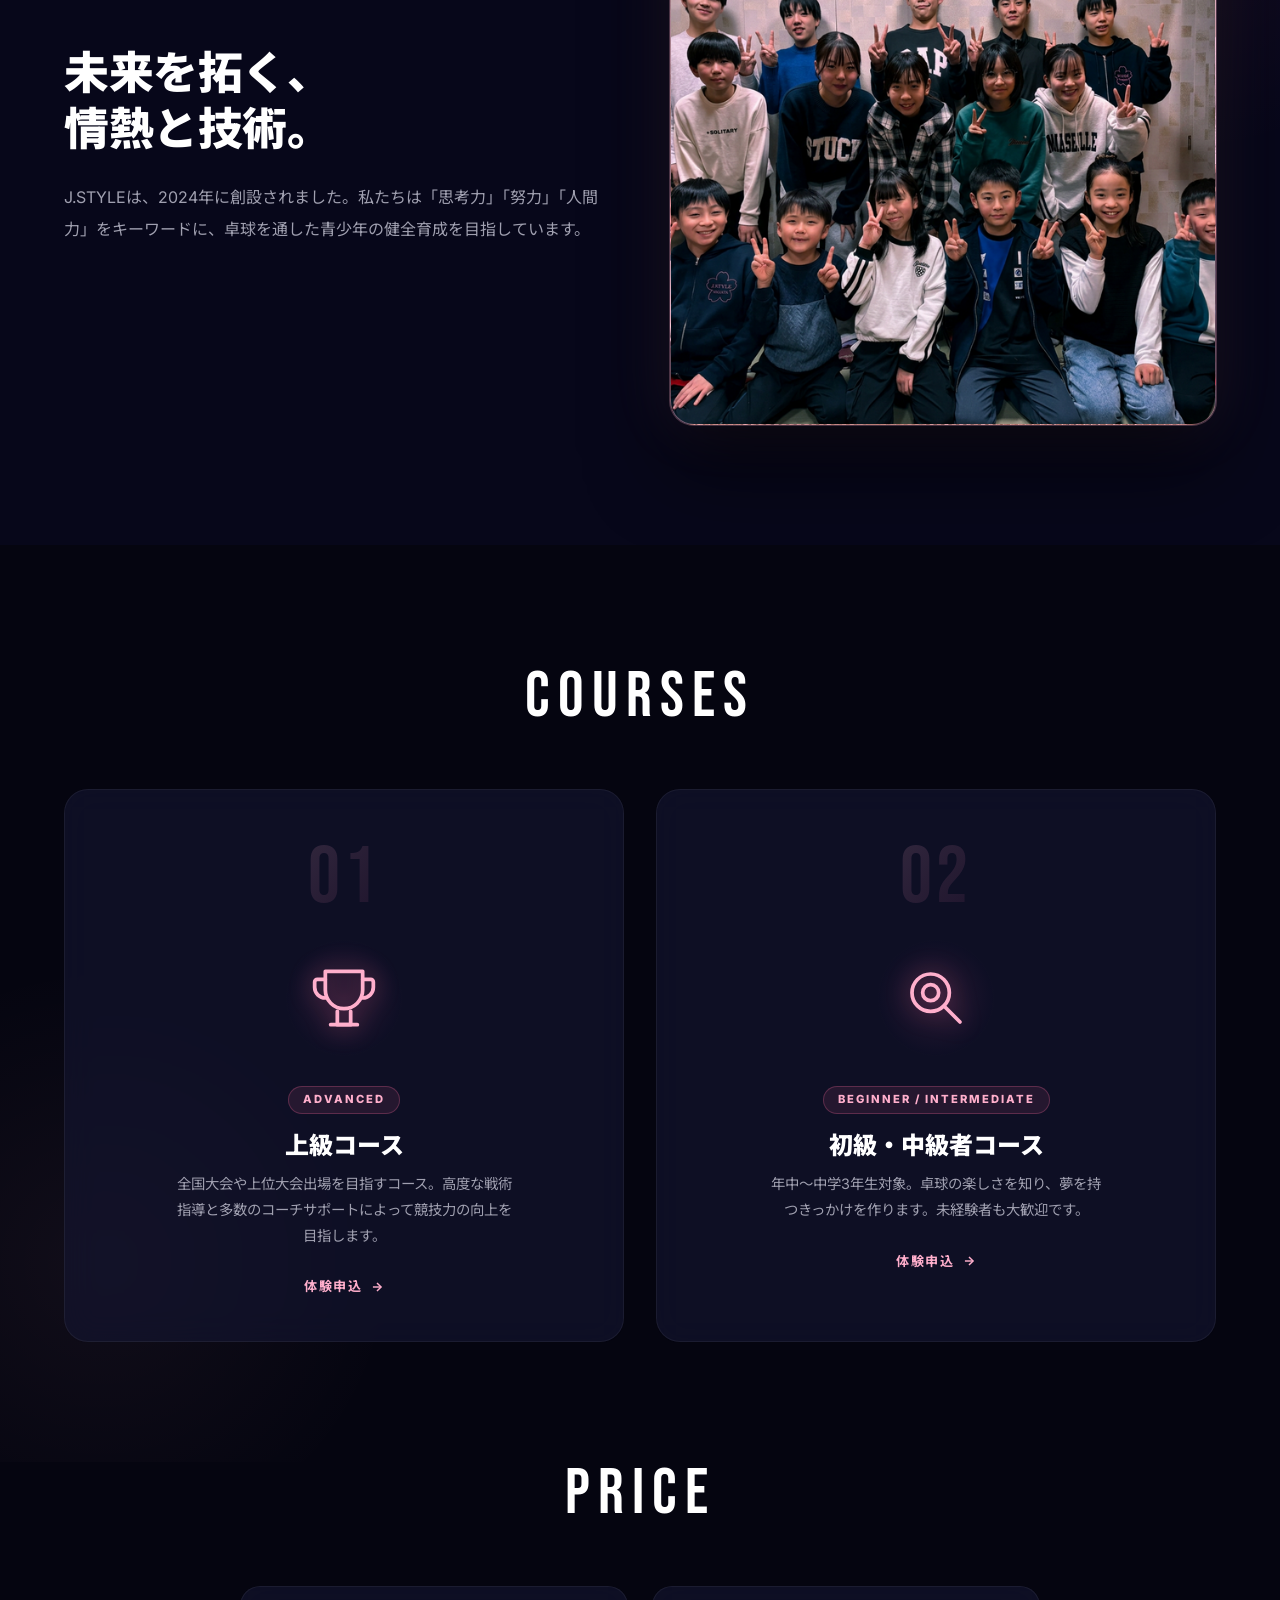
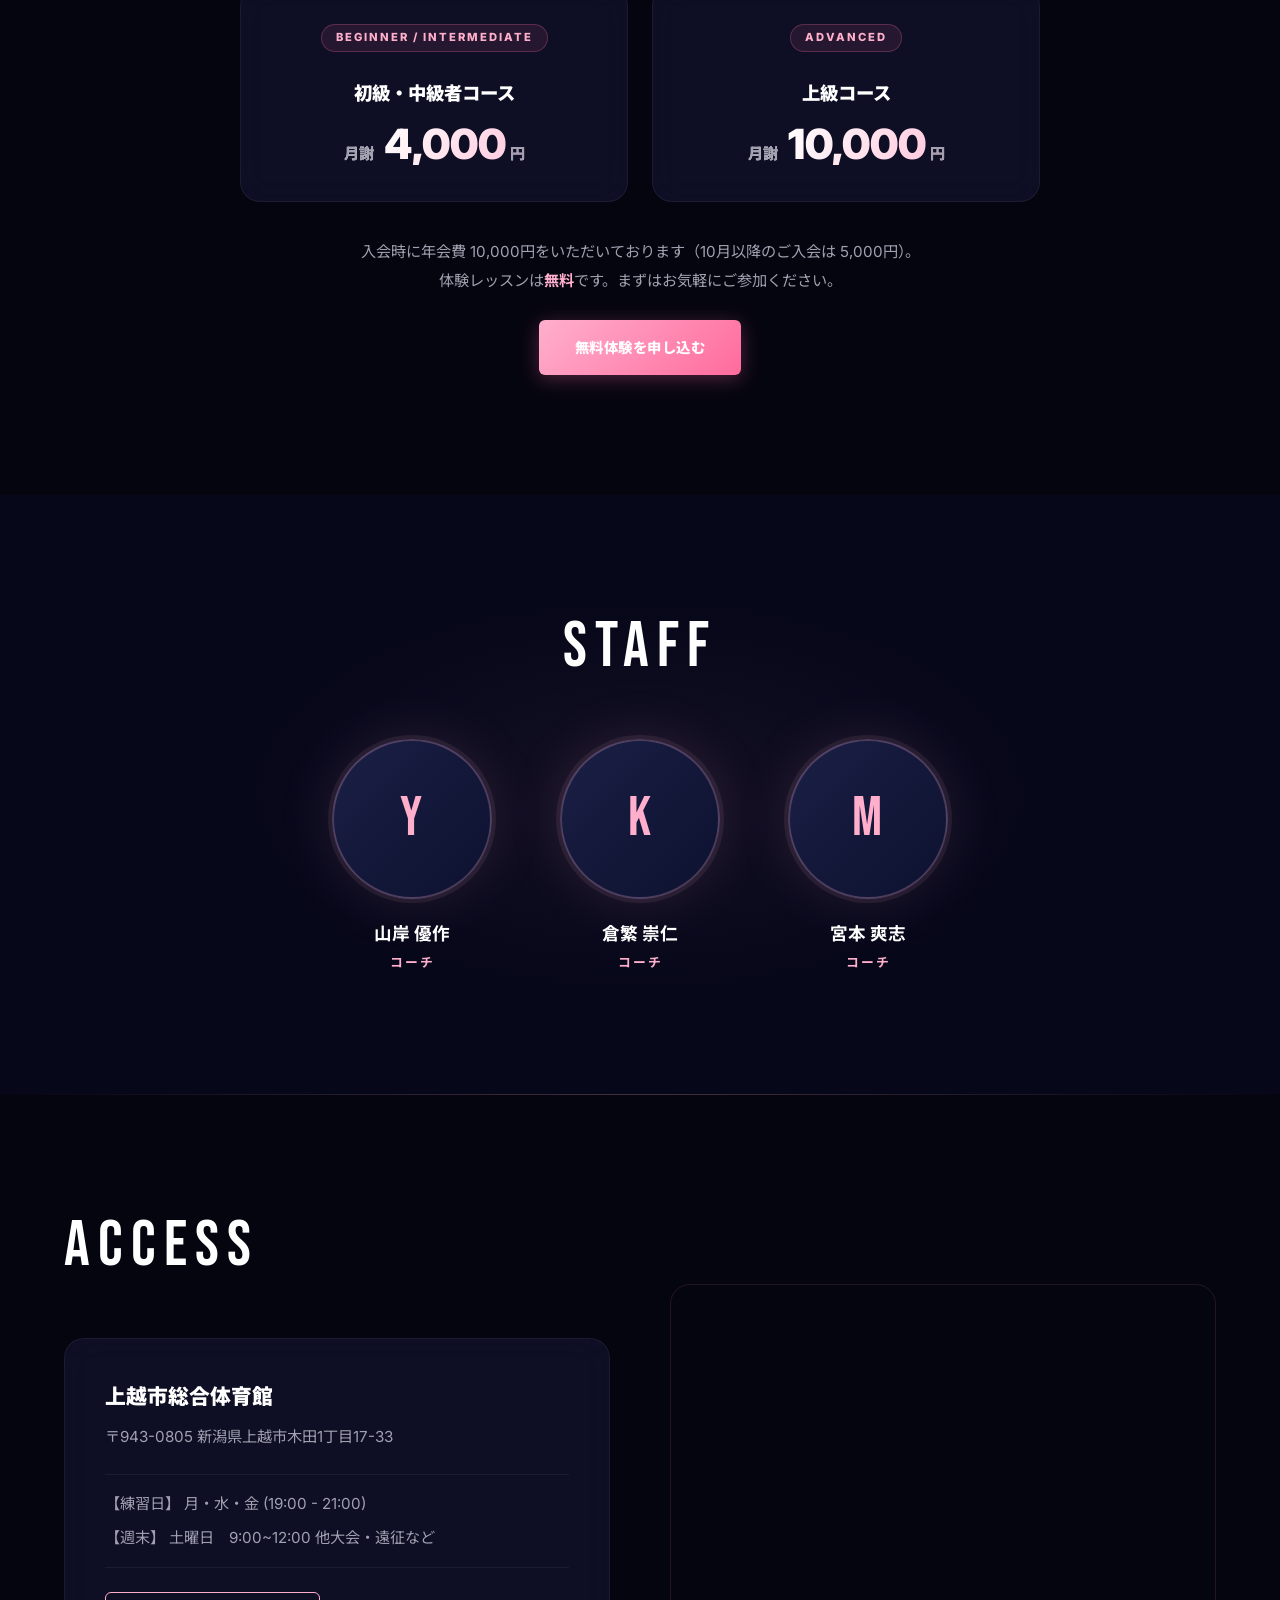
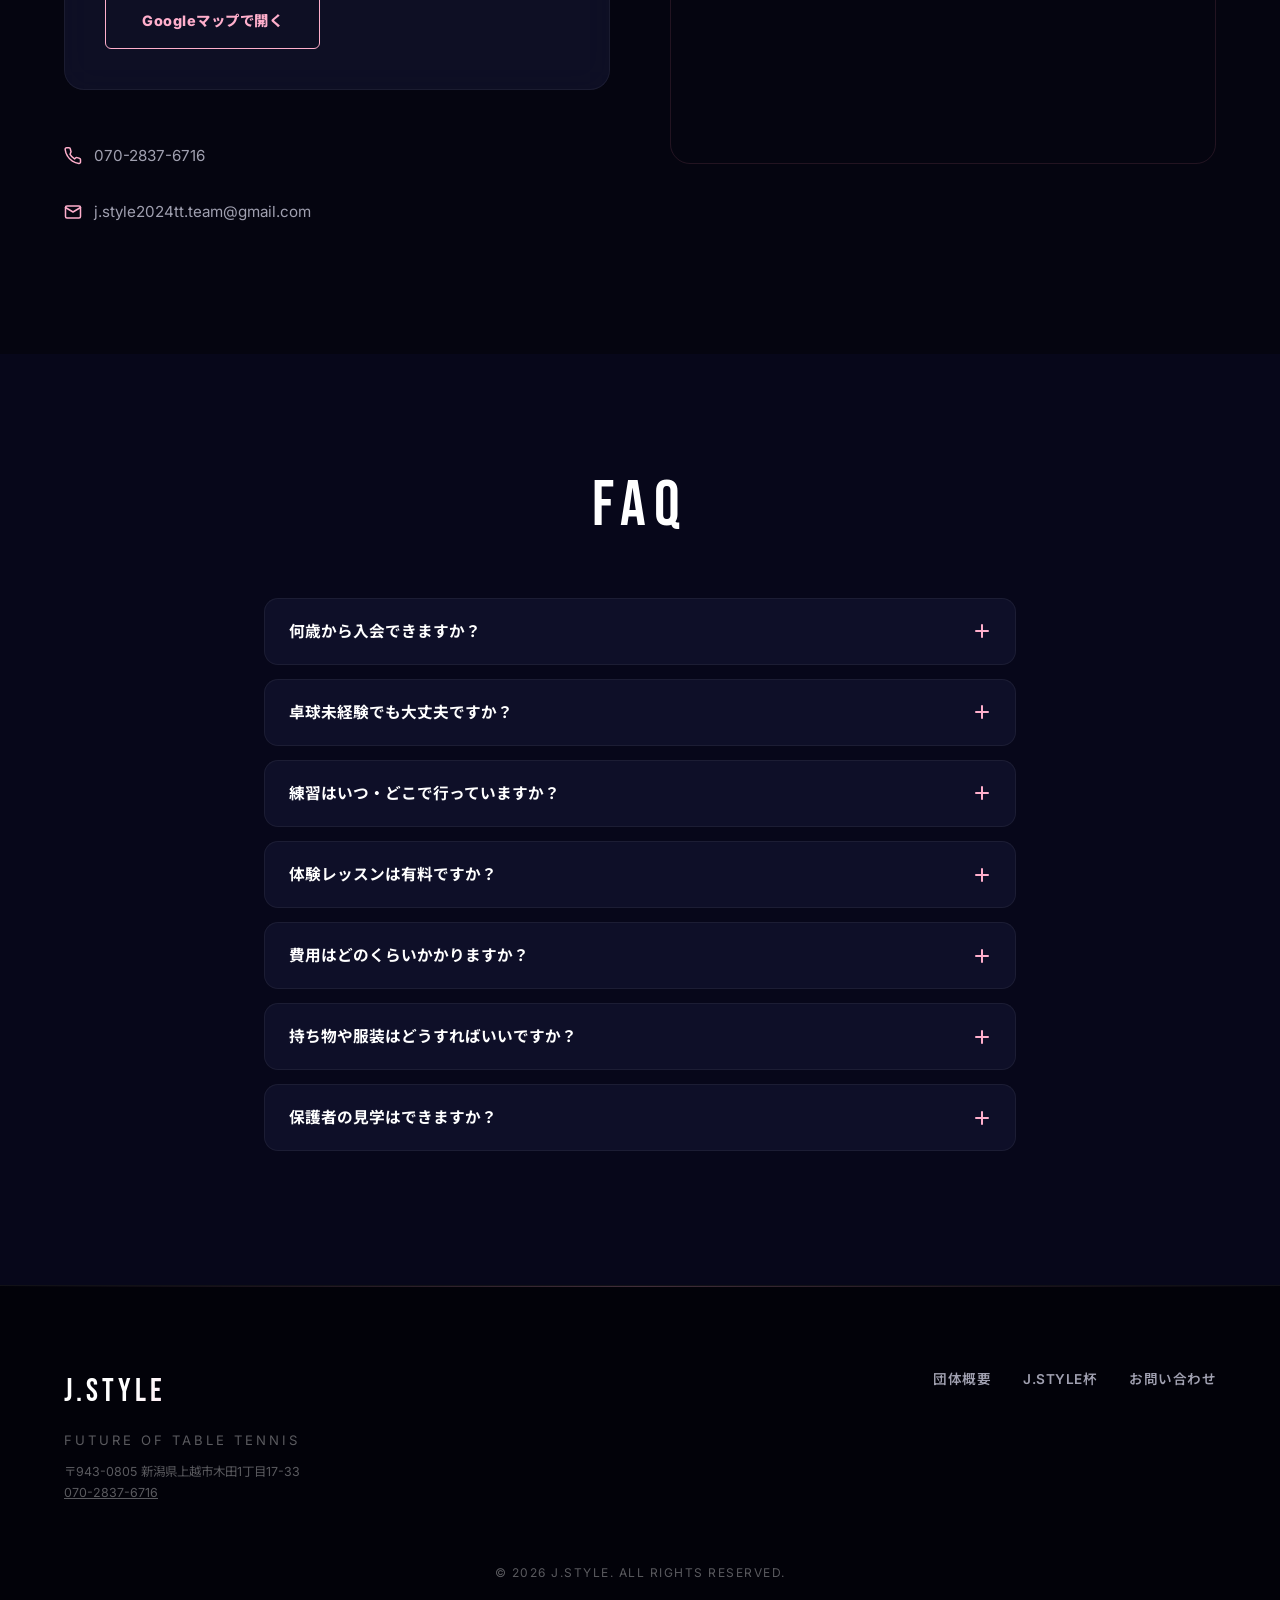
==== commit 84c297d6: "feat: 第2回J.STYLE杯の期間限定告知（告知バーと大会仕様オープニング） トップページに、大会開催までの期間限定の告知を追加した。日付で自動的に 切り替わり、大会終了後は何もしなくても元の表" ====
--- a/index.html
+++ b/index.html
@@ -137,12 +137,27 @@
     <!-- Opening Animation Overlay -->
     <div id="opening-overlay">
         <canvas id="opening-canvas"></canvas>
-        <div class="branding-overlay-content">
+        <div class="branding-overlay-content" id="opening-default">
             <p class="opening-logo">J.STYLE<span class="underline"></span></p>
             <p class="opening-subtitle">Future of Table Tennis</p>
         </div>
+        <!-- 大会期間中だけ表示するオープニング（config.js の cupPromo で制御） -->
+        <div class="branding-overlay-content cup-opening" id="opening-cup" hidden>
+            <p class="cup-opening-label"></p>
+            <p class="cup-opening-name"><span class="cup-opening-name-main"></span><span class="cup-opening-name-accent"></span></p>
+            <span class="cup-opening-rule" aria-hidden="true"></span>
+            <p class="cup-opening-date"></p>
+            <p class="cup-opening-venue"></p>
+        </div>
         <p class="opening-skip">Tap to skip</p>
     </div>
+
+    <!-- 大会の期間限定告知バー（config.js の cupPromo で日付制御。期間外は表示されません） -->
+    <a class="cup-bar" id="cup-bar" href="jstyle-cup.html" hidden>
+        <span class="cup-bar-text" id="cup-bar-text"></span>
+        <span class="cup-bar-arrow" aria-hidden="true">&rsaquo;</span>
+        <button class="cup-bar-close" id="cup-bar-close" type="button" aria-label="この告知を閉じる">&times;</button>
+    </a>
 
     <header class="main-header">
         <div class="header-inner">
--- a/style.css
+++ b/style.css
@@ -1486,3 +1486,149 @@
 .news-card[role="button"] {
     cursor: pointer;
 }
+
+/* ===== 大会の期間限定告知バー ===== */
+/* 表示期間と文言は config.js の cupPromo で制御しています */
+.cup-bar {
+    position: fixed;
+    top: 0;
+    left: 0;
+    right: 0;
+    z-index: 1100;
+    display: flex;
+    align-items: center;
+    justify-content: center;
+    gap: 8px;
+    padding: 11px 46px 11px 18px;
+    text-decoration: none;
+    text-align: center;
+    font-size: 0.85rem;
+    font-weight: 800;
+    line-height: 1.5;
+    letter-spacing: 0.2px;
+    color: #14142a;
+    transition: filter 0.25s ease;
+}
+
+.cup-bar.is-entry {
+    background: linear-gradient(90deg, #ff6b9d 0%, #ffafcc 100%);
+}
+
+.cup-bar.is-soon {
+    background: linear-gradient(90deg, #6b7bff 0%, #a9b4ff 100%);
+}
+
+.cup-bar:hover {
+    filter: brightness(1.06);
+}
+
+.cup-bar-arrow {
+    font-size: 1.1rem;
+    font-weight: 900;
+    flex-shrink: 0;
+}
+
+.cup-bar-close {
+    position: absolute;
+    top: 50%;
+    right: 12px;
+    transform: translateY(-50%);
+    width: 26px;
+    height: 26px;
+    border: none;
+    border-radius: 50%;
+    background: transparent;
+    color: inherit;
+    font-size: 1.05rem;
+    line-height: 1;
+    cursor: pointer;
+    opacity: 0.6;
+    transition: opacity 0.2s ease, background 0.2s ease;
+}
+
+.cup-bar-close:hover,
+.cup-bar-close:focus-visible {
+    opacity: 1;
+    background: rgba(0, 0, 0, 0.12);
+}
+
+/* バーの高さぶんヘッダーとヒーローを押し下げる（--cup-bar-h は script.js が実測して設定） */
+body.has-cup-bar .main-header {
+    top: var(--cup-bar-h, 42px);
+}
+
+body.has-cup-bar .hero-premium {
+    padding-top: calc(120px + var(--cup-bar-h, 42px));
+}
+
+@media (max-width: 768px) {
+    .cup-bar {
+        font-size: 0.76rem;
+        padding: 9px 40px 9px 14px;
+        gap: 5px;
+    }
+}
+
+/* ===== 大会仕様のオープニング（期間中のみ表示） ===== */
+/* 通常のロゴ表示と同じ .branding-overlay-content の仕組みに乗せている */
+.cup-opening {
+    padding: 0 24px;
+}
+
+.cup-opening-label {
+    font-size: clamp(0.62rem, 1.6vw, 0.78rem);
+    font-weight: 800;
+    letter-spacing: 0.5em;
+    text-indent: 0.5em;
+    color: var(--accent-pink);
+    margin-bottom: clamp(14px, 2.4vw, 22px);
+}
+
+.cup-opening-name {
+    font-size: clamp(2.6rem, 11vw, 6rem);
+    font-weight: 900;
+    line-height: 1;
+    letter-spacing: -0.01em;
+    color: var(--text-white);
+}
+
+.cup-opening-rule {
+    display: block;
+    width: clamp(48px, 8vw, 76px);
+    height: 2px;
+    margin: clamp(20px, 3.4vw, 32px) auto;
+    background: var(--accent-pink);
+}
+
+.cup-opening-date {
+    font-family: var(--font-display);
+    font-size: clamp(1.1rem, 3.4vw, 1.9rem);
+    letter-spacing: 0.16em;
+    text-indent: 0.16em;
+    color: var(--text-white);
+}
+
+.cup-opening-venue {
+    font-size: clamp(0.72rem, 2vw, 0.86rem);
+    color: var(--text-gray);
+    margin-top: clamp(8px, 1.4vw, 12px);
+    letter-spacing: 0.04em;
+}
+
+/* 「杯」だけアクセント色にする */
+.cup-opening-name-accent {
+    color: var(--accent-pink);
+}
+
+/* 花びらの上でも文字が読めるよう、文字組みの背後だけ静かに落とす */
+.cup-opening::before {
+    content: '';
+    position: absolute;
+    inset: -14% -8%;
+    background: radial-gradient(ellipse at center,
+            rgba(5, 5, 16, 0.86) 0%,
+            rgba(5, 5, 16, 0.62) 42%,
+            rgba(5, 5, 16, 0) 72%);
+    z-index: -1;
+    pointer-events: none;
+}
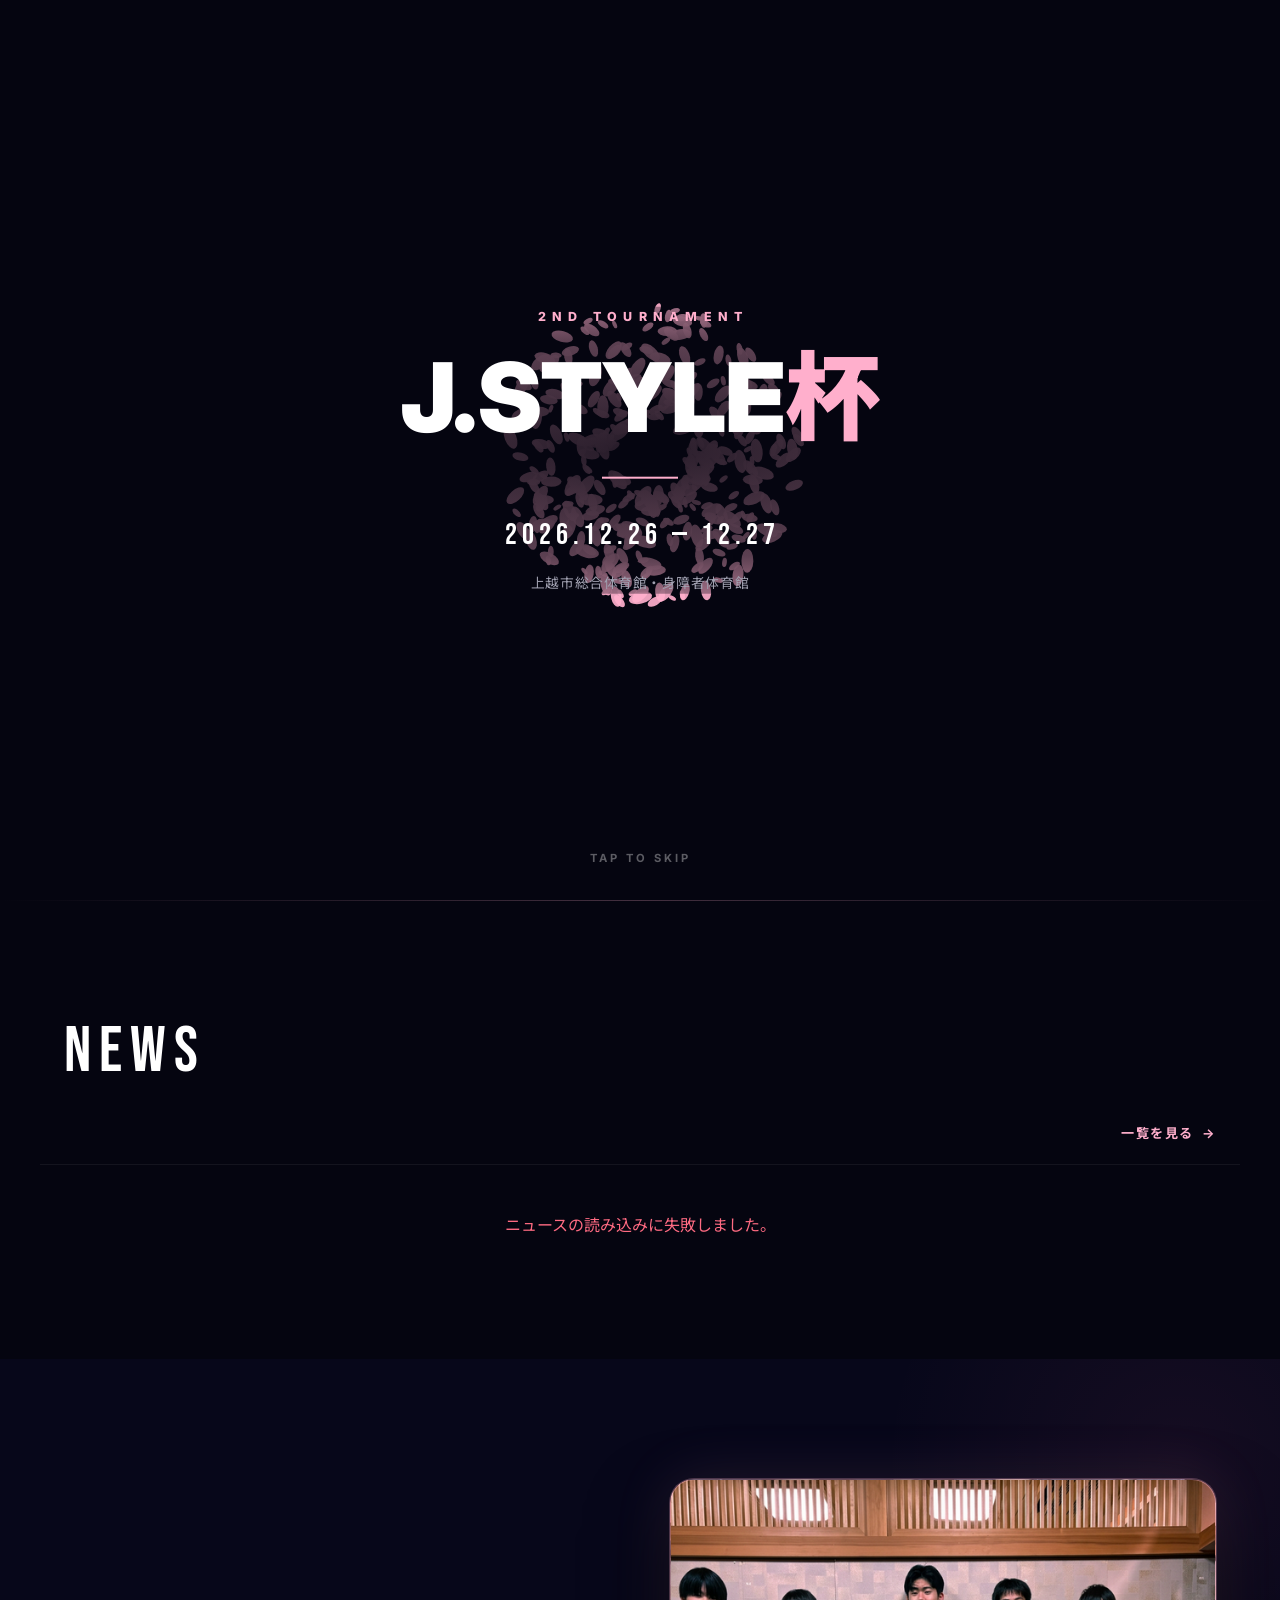
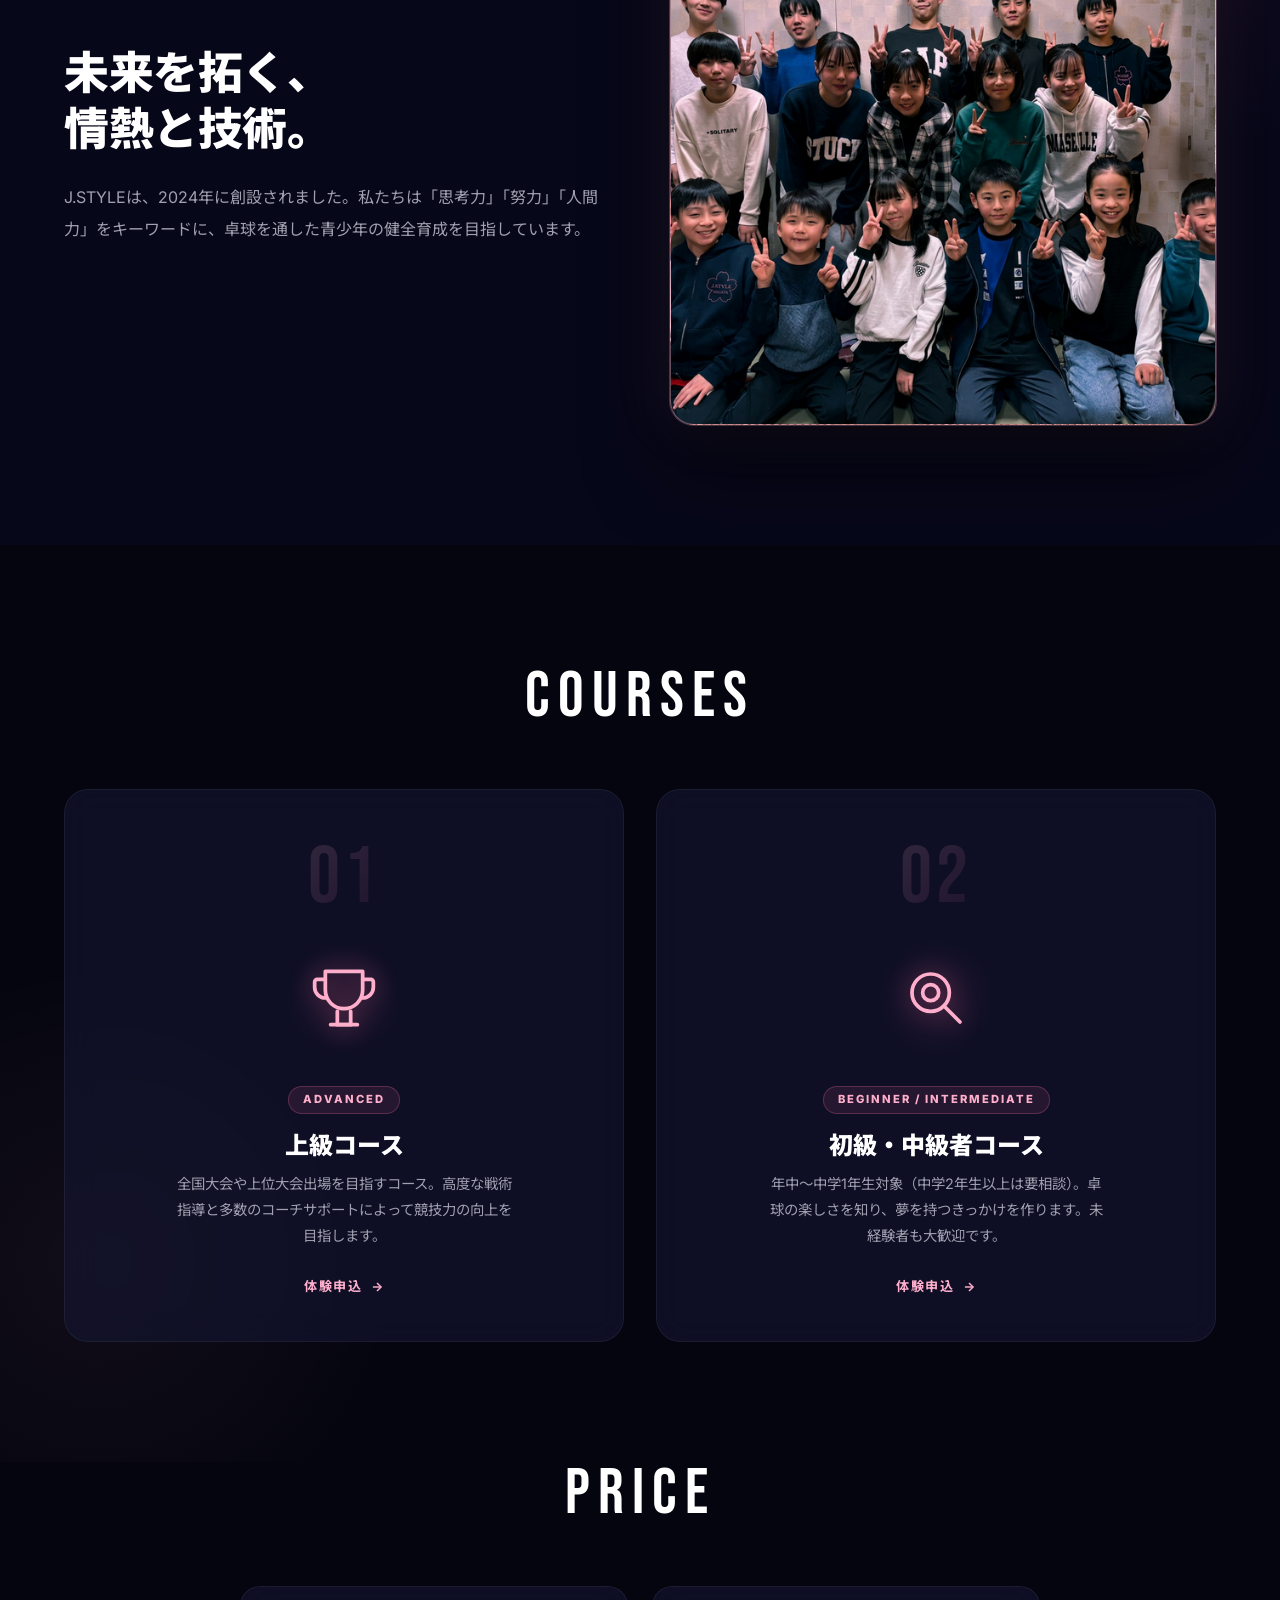
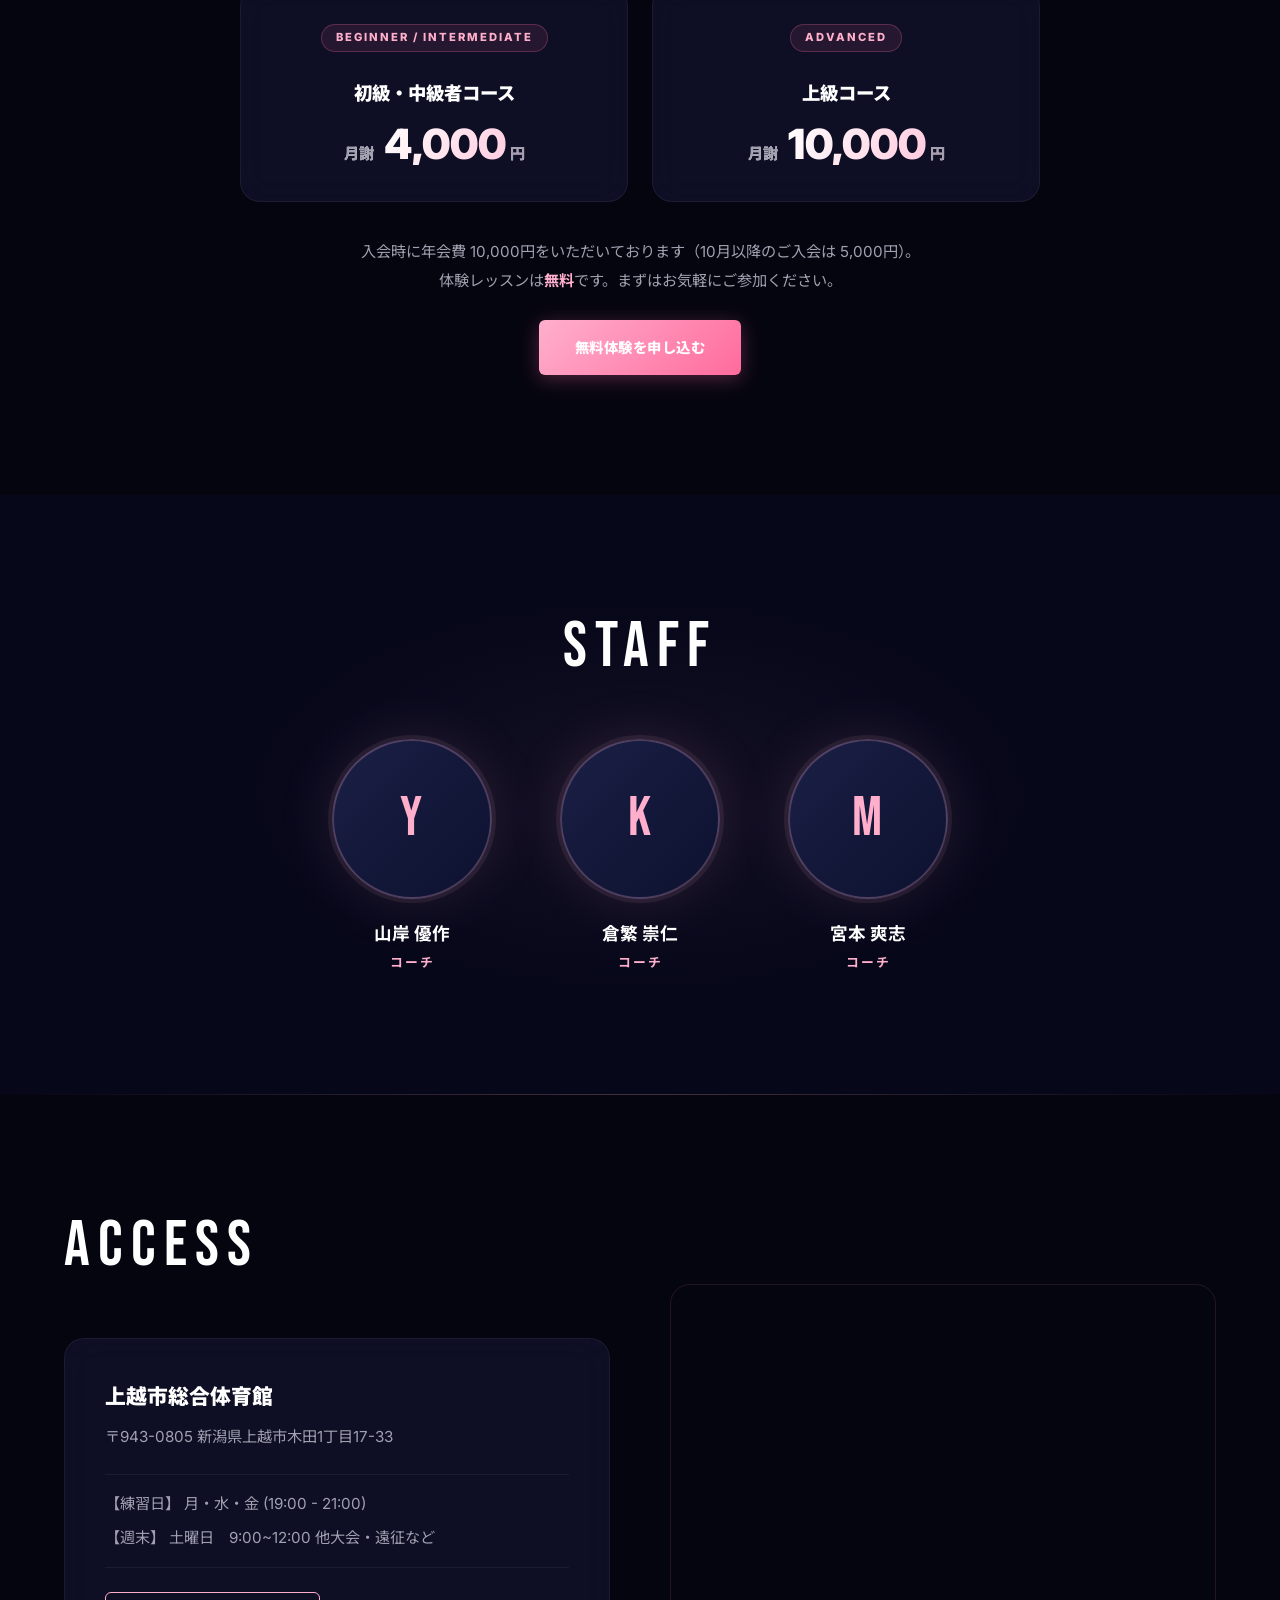
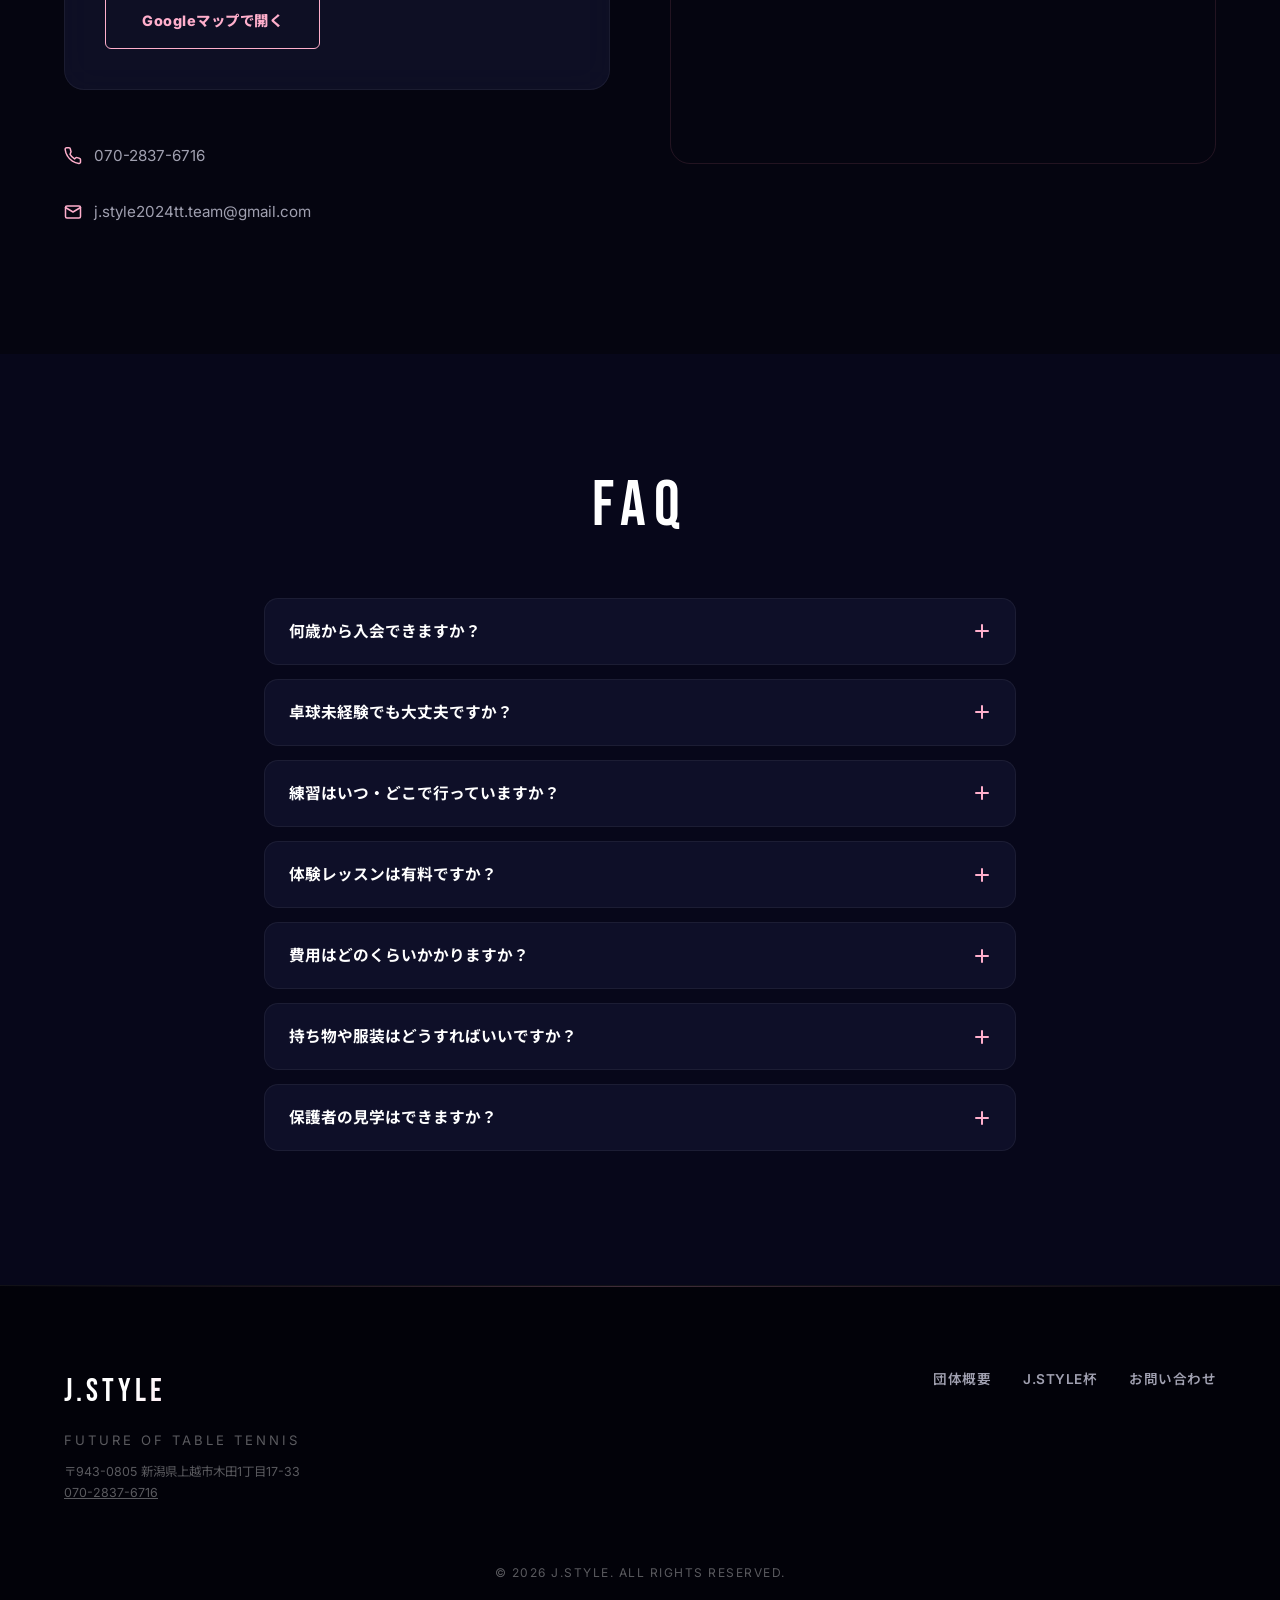
==== commit f19823e4: "fix: 会員募集の対象を年中〜中学1年生に変更し、中学2年生以上は要相談とする 募集対象の変更にともない、サイト上の年齢表記を5箇所あらためた。  - トップページ: コースカード（初級・中級者）、" ====
--- a/index.html
+++ b/index.html
@@ -77,7 +77,7 @@
           "name": "何歳から入会できますか？",
           "acceptedAnswer": {
             "@type": "Answer",
-            "text": "年中（幼児）から中学3年生までが対象です。まずは初級・中級者コースからスタートし、レベルに応じて上級コースへ進むことができます。"
+            "text": "年中（幼児）から中学1年生までが対象です。中学2年生以上は要相談です。まずは初級・中級者コースからスタートし、レベルに応じて上級コースへ進むことができます。"
           }
         },
         {
@@ -266,7 +266,7 @@
                         <span class="course-tag">Beginner / Intermediate</span>
                         <div class="course-info">
                             <h3>初級・中級者コース</h3>
-                            <p>年中〜中学3年生対象。卓球の楽しさを知り、夢を持つきっかけを作ります。未経験者も大歓迎です。</p>
+                            <p>年中〜中学1年生対象（中学2年生以上は要相談）。卓球の楽しさを知り、夢を持つきっかけを作ります。未経験者も大歓迎です。</p>
                             <a href="contact.html" class="course-link">
                                 体験申込
                                 <svg xmlns="http://www.w3.org/2000/svg" width="14" height="14" viewBox="0 0 24 24" fill="none" stroke="currentColor" stroke-width="2.5"><line x1="5" y1="12" x2="19" y2="12"/><polyline points="12 5 19 12 12 19"/></svg>
@@ -366,7 +366,7 @@
                 <h2 class="section-title text-center">FAQ</h2>
                 <details class="faq-item reveal">
                     <summary>何歳から入会できますか？<span class="faq-icon" aria-hidden="true"></span></summary>
-                    <p>年中（幼児）から中学3年生までが対象です。まずは初級・中級者コースからスタートし、レベルに応じて上級コースへ進むことができます。</p>
+                    <p>年中（幼児）から中学1年生までが対象です。中学2年生以上は要相談です。まずは初級・中級者コースからスタートし、レベルに応じて上級コースへ進むことができます。</p>
                 </details>
                 <details class="faq-item reveal">
                     <summary>卓球未経験でも大丈夫ですか？<span class="faq-icon" aria-hidden="true"></span></summary>
--- a/style.css
+++ b/style.css
@@ -272,7 +272,7 @@
     width: 100%;
     overflow: hidden;
     opacity: 0;
-    transition: opacity 1s ease;
+    transition: opacity 0.7s ease;
     z-index: 2100;
 }
 
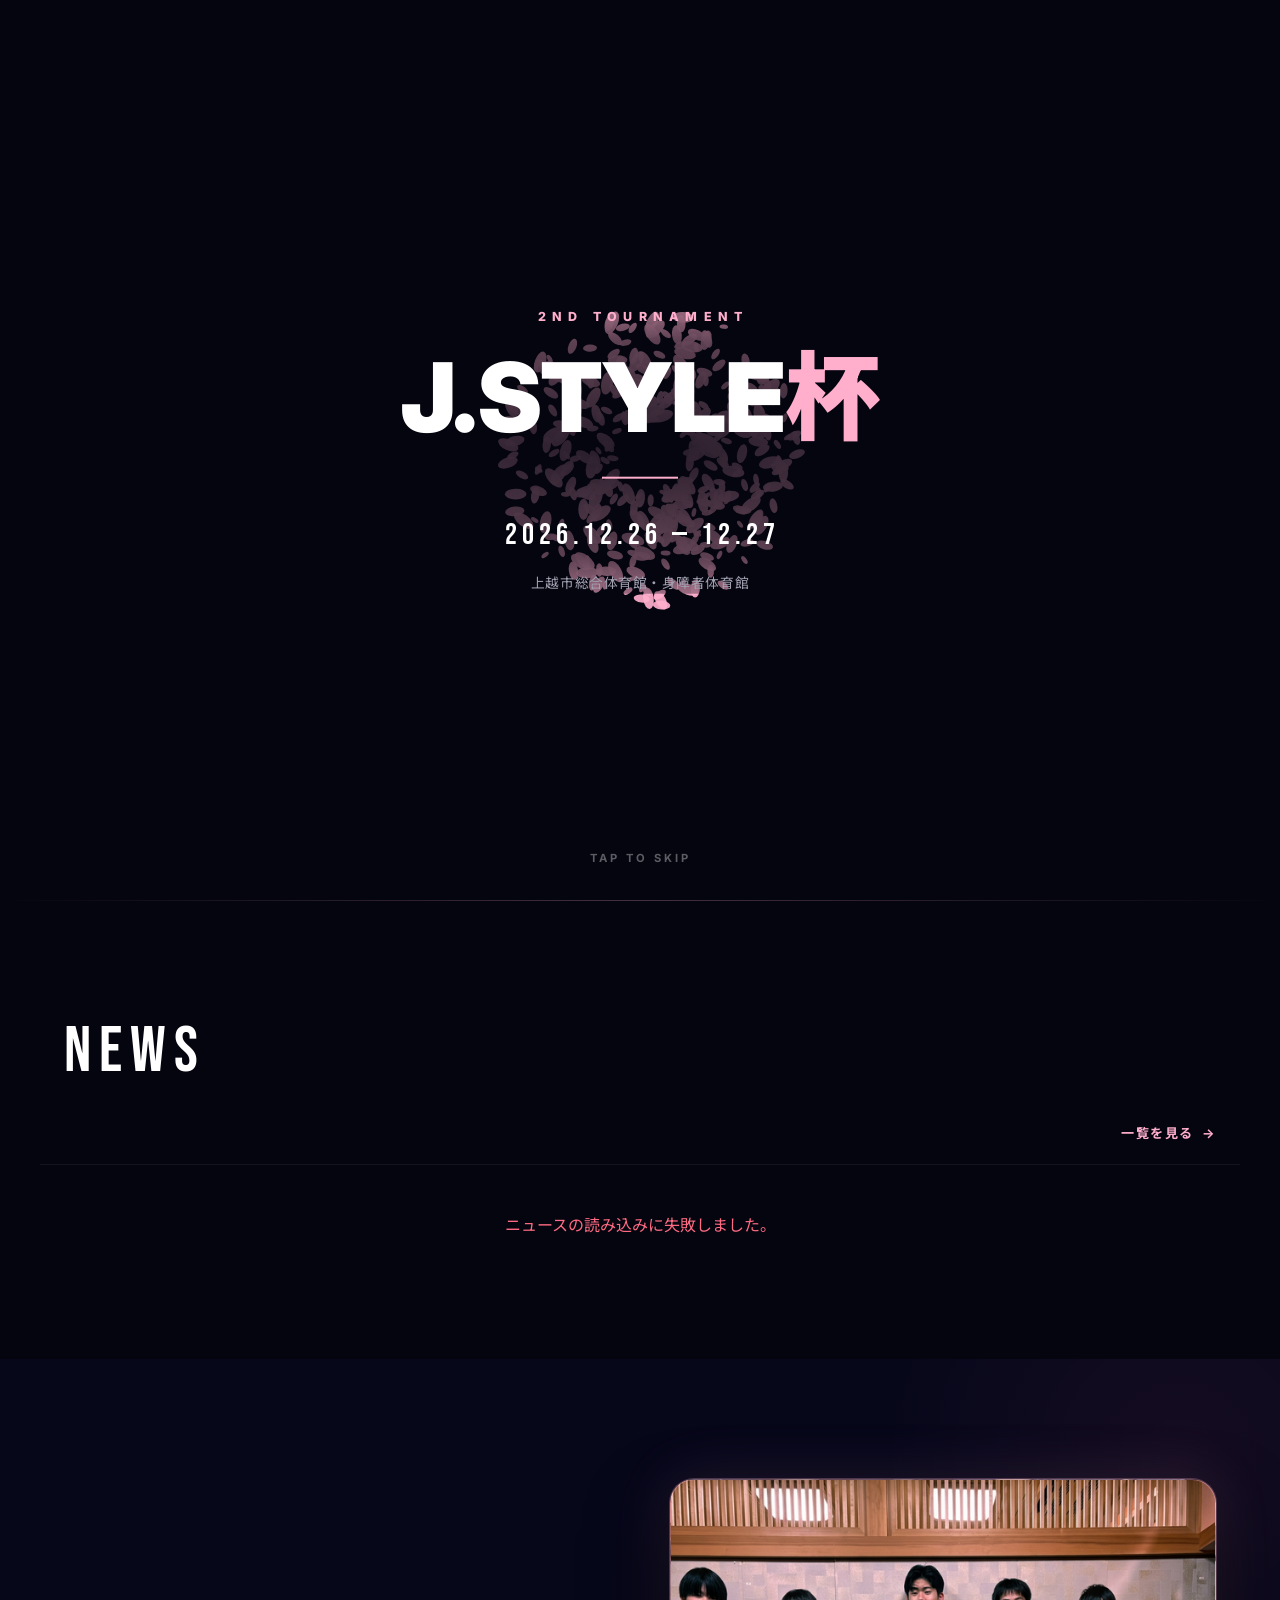
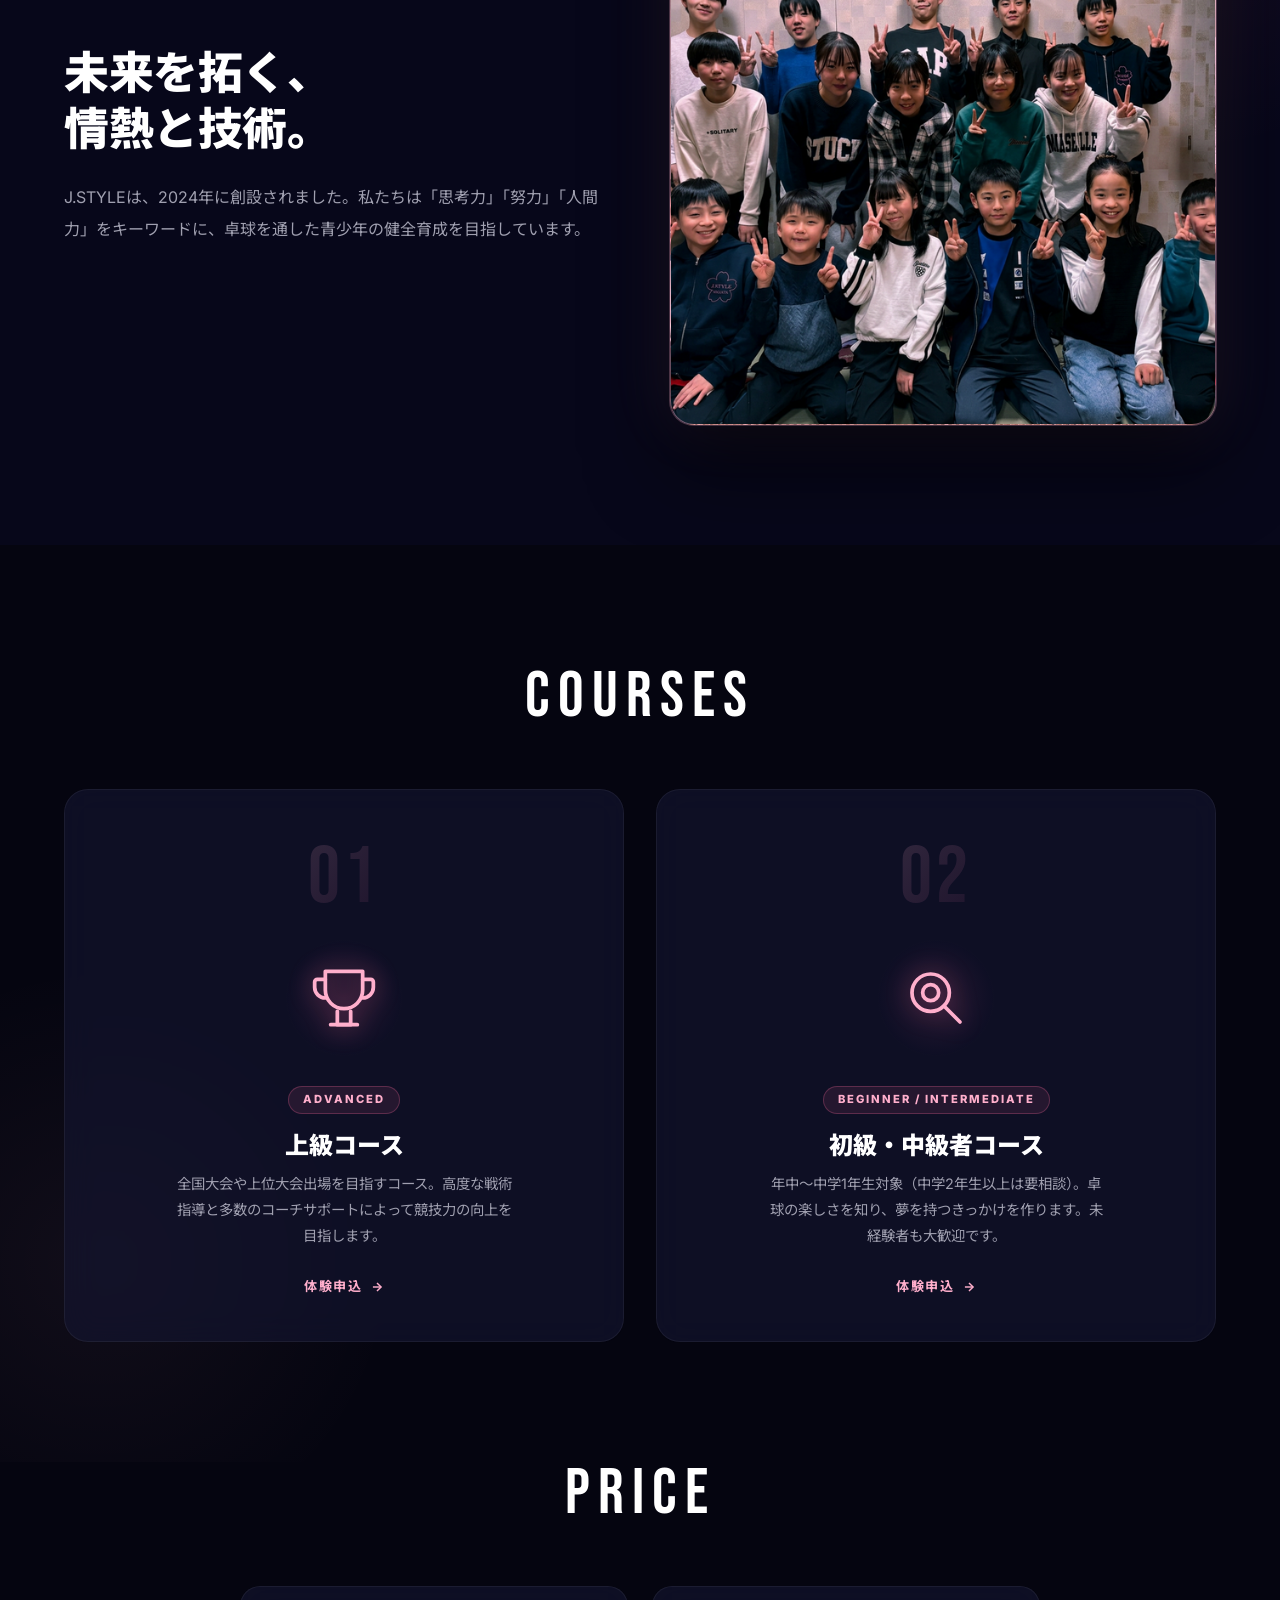
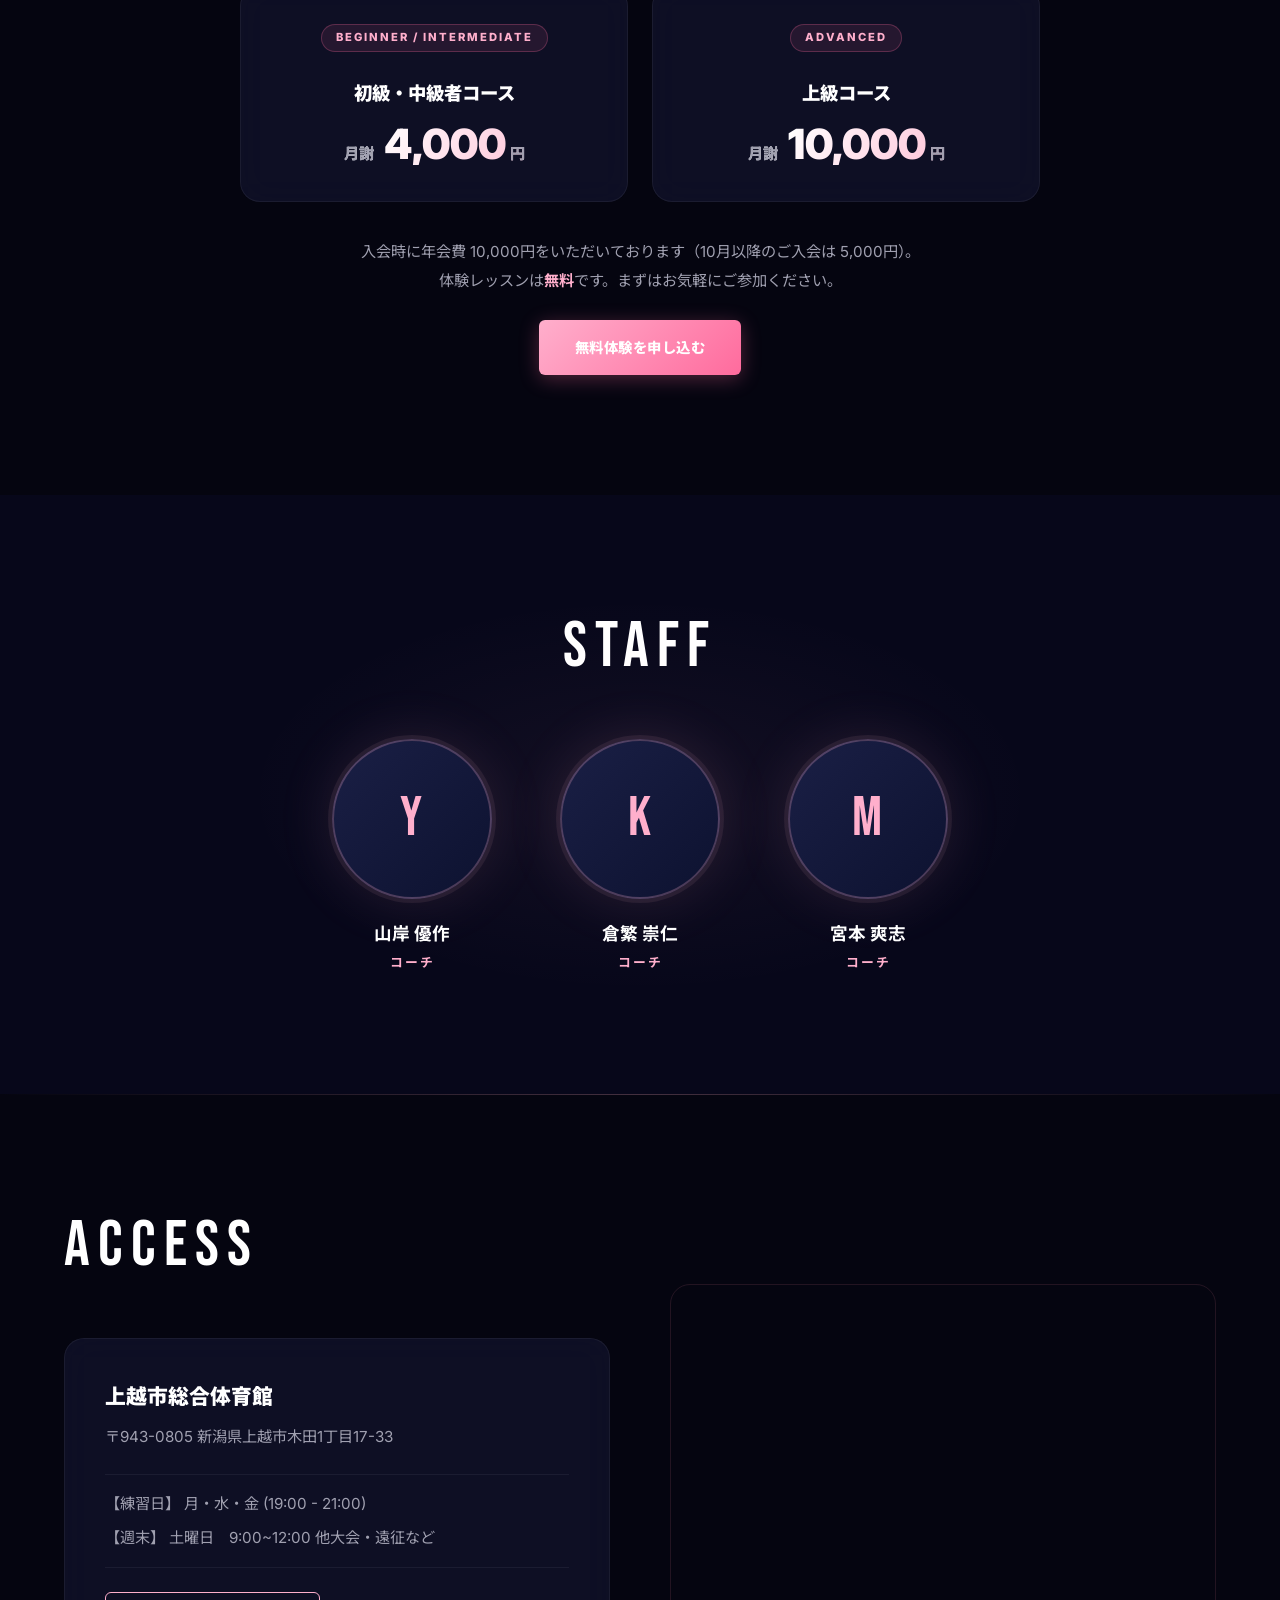
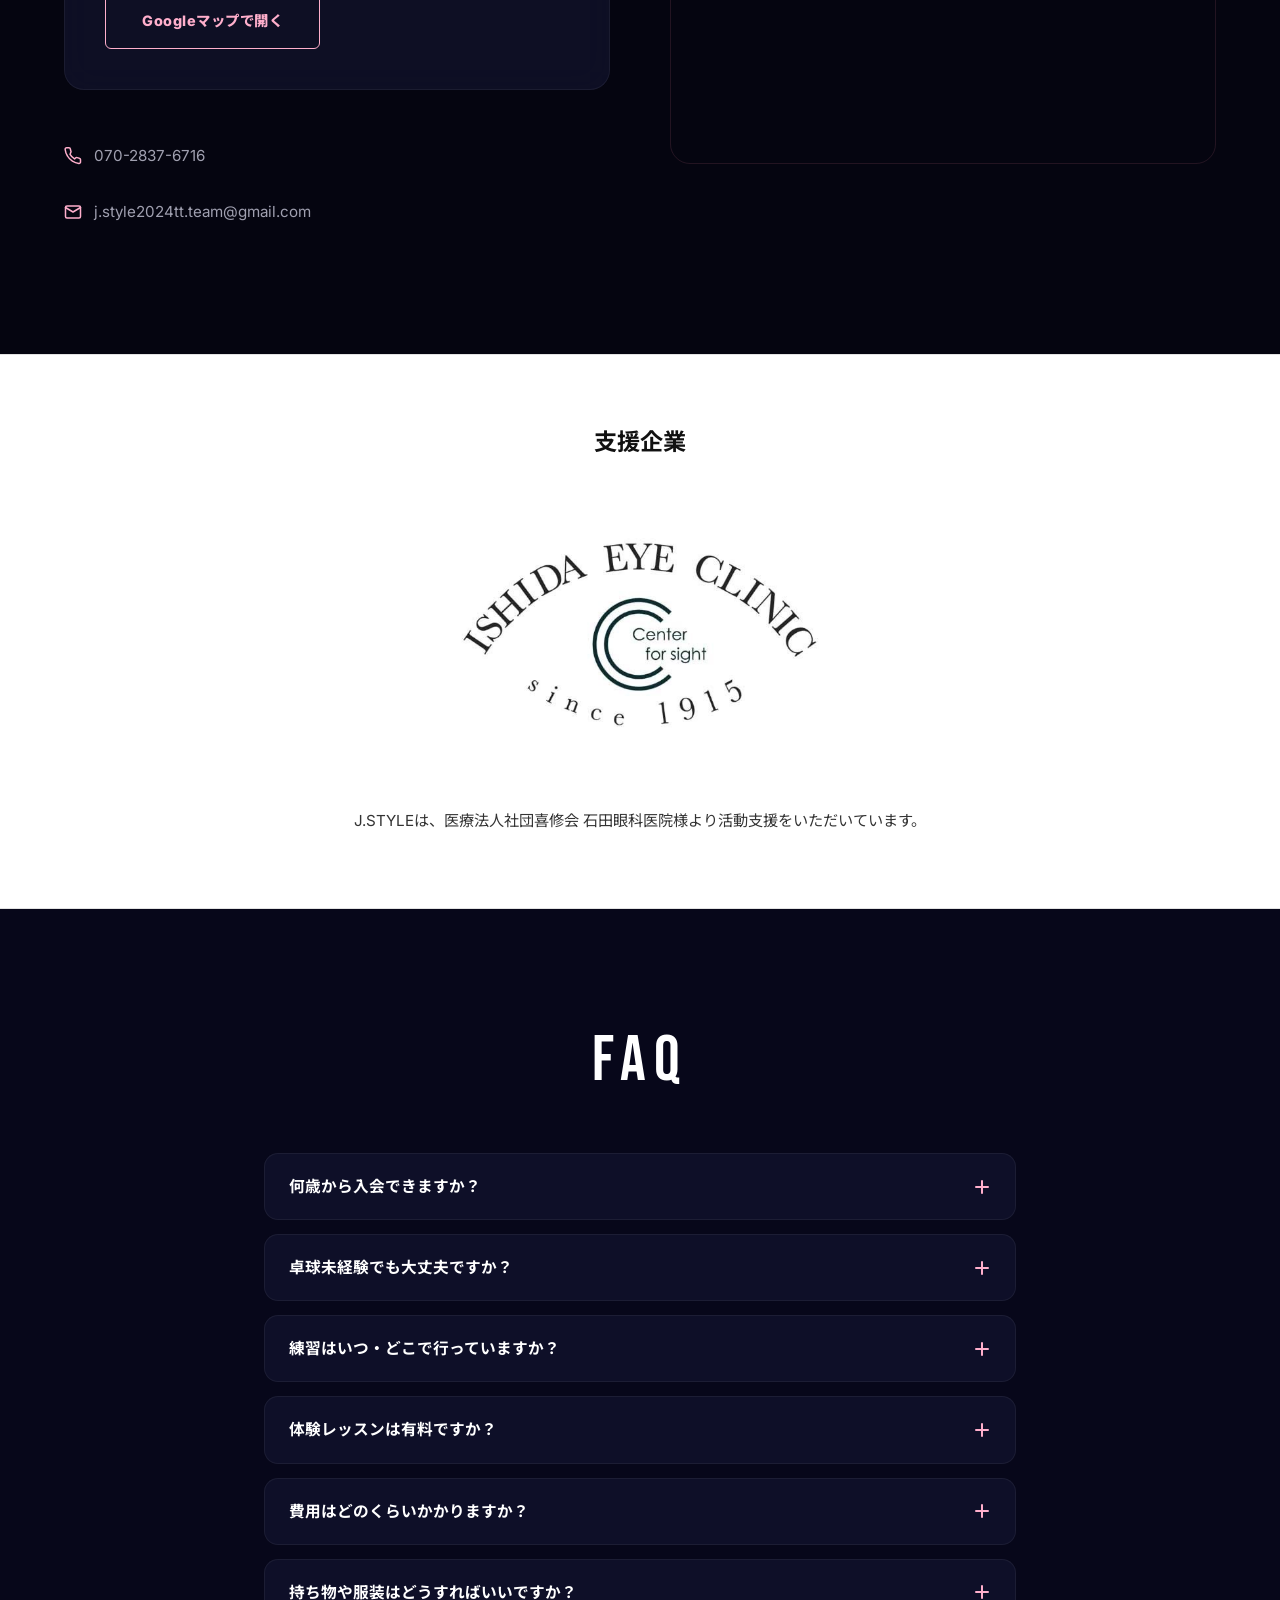
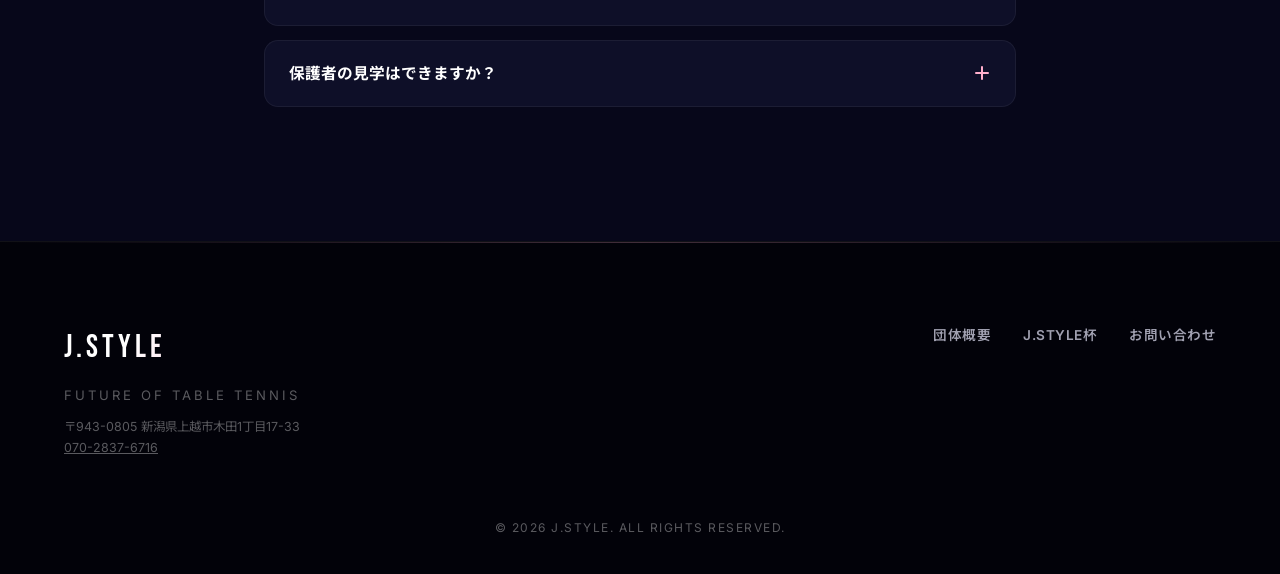
==== commit d0fbb4e8: "feat: 支援企業セクションに石田眼科医院を掲載 医療法人社団喜修会 石田眼科医院様との支援契約にともない、 トップページに支援企業の掲載欄をもうけた。  - 施設案内とFAQのあいだに「支援企業」" ====
--- a/index.html
+++ b/index.html
@@ -43,6 +43,11 @@
       "email": "j.style2024tt.team@gmail.com",
       "sport": "卓球",
       "areaServed": "上越市",
+      "sponsor": {
+        "@type": "Organization",
+        "name": "医療法人社団喜修会 石田眼科医院",
+        "url": "https://ishidaeye.com/"
+      },
       "address": {
         "@type": "PostalAddress",
         "postalCode": "943-0805",
@@ -360,6 +365,17 @@
             </div>
         </section>
 
+        <!-- Supporting Organization -->
+        <section id="supporters" class="supporters-section">
+            <div class="container supporters-inner reveal">
+                <h2>支援企業</h2>
+                <a href="https://ishidaeye.com/" target="_blank" rel="noopener noreferrer" class="supporters-logo-link" aria-label="石田眼科医院公式サイト">
+                    <img src="assets/ishida-eye-clinic-logo.jpg" alt="ISHIDA EYE CLINIC Center for sight since 1915">
+                </a>
+                <p>J.STYLEは、医療法人社団喜修会 石田眼科医院様より活動支援をいただいています。</p>
+            </div>
+        </section>
+
         <!-- FAQ -->
         <section id="faq" class="faq-section dark-bg">
             <div class="container faq-container">
@@ -423,4 +439,4 @@
     <script src="script.js"></script>
 </body>
 
-</html>+</html>
--- a/style.css
+++ b/style.css
@@ -1470,6 +1470,58 @@
     display: block;
 }
 
+/* ===== SUPPORTING ORGANIZATION ===== */
+.supporters-section {
+    padding: 72px 0;
+    background: #fff;
+    border-top: 1px solid #e2e2e2;
+    border-bottom: 1px solid #e2e2e2;
+}
+
+.supporters-inner {
+    display: flex;
+    flex-direction: column;
+    align-items: center;
+    text-align: center;
+}
+
+.supporters-inner h2 {
+    margin: 0 0 28px;
+    color: #111;
+    font-size: 1.45rem;
+    line-height: 1.35;
+}
+
+.supporters-logo-link {
+    display: block;
+    width: min(420px, 100%);
+    margin-bottom: 24px;
+}
+
+.supporters-logo-link img {
+    display: block;
+    width: 100%;
+    height: auto;
+}
+
+.supporters-inner p {
+    max-width: 720px;
+    margin: 0;
+    color: #333;
+    font-size: 0.95rem;
+    line-height: 1.9;
+}
+
+@media (max-width: 768px) {
+    .supporters-section {
+        padding: 56px 0;
+    }
+
+    .supporters-logo-link {
+        width: min(310px, 100%);
+    }
+}
+
 /* ===== ERROR COLOR ===== */
 :root {
     --color-error: #ff6b82;
